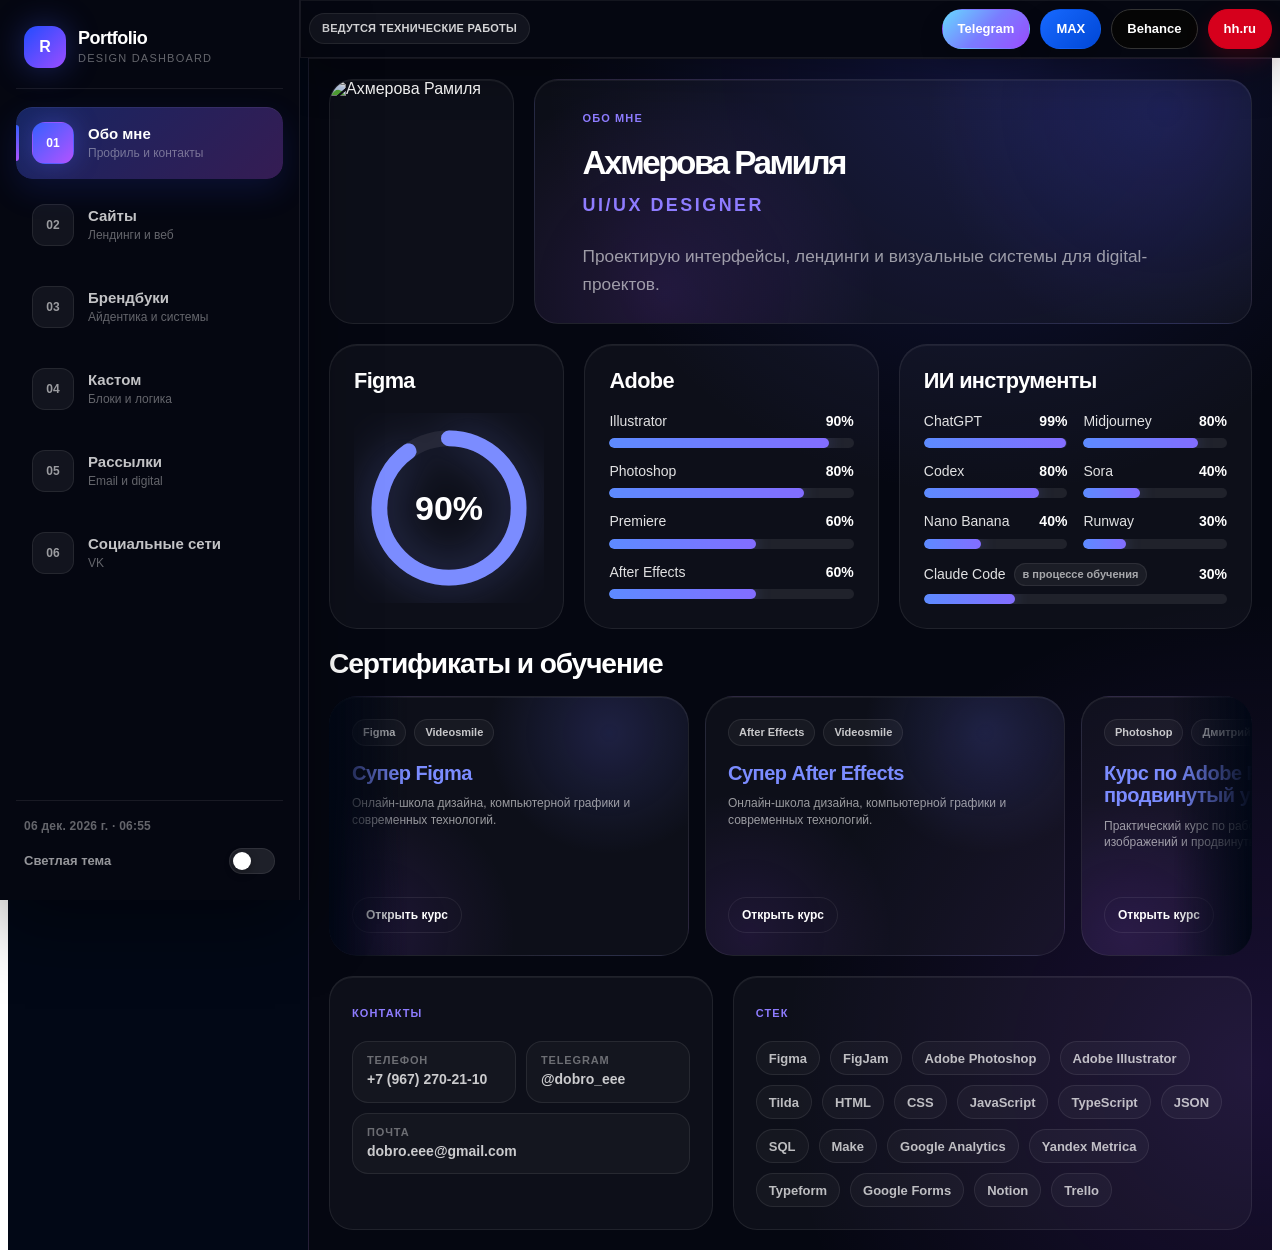
==== portfolio/index.html @ 77a793a1 "Add files via upload" ====
<!doctype html>
<html lang="ru">
<head>
  <meta charset="utf-8">
  <meta name="viewport" content="width=device-width, initial-scale=1">
  <title>Портфолио — Ахмерова Рамиля</title>
  <meta name="description" content="Портфолио: сайты, брендбуки, кастомные блоки, рассылки и социальные сети.">
  <link rel="stylesheet" href="./assets/css/style.css">
</head>
<body>
<!-- CLEAN PORTFOLIO DASHBOARD / Tilda T123 ready -->
<div class="rdbx-scope" data-theme="dark">
  <aside class="rdbx-sidebar" aria-label="Навигация портфолио">
    <div class="rdbx-brand">
      <div class="rdbx-brand-mark">R</div>
      <div class="rdbx-brand-text">
        <div class="rdbx-brand-title">Portfolio</div>
        <div class="rdbx-brand-subtitle">Design dashboard</div>
      </div>
    </div>

    <nav class="rdbx-nav">
      <button class="rdbx-tab is-active" type="button" data-tab="about">
        <span class="rdbx-tab-number">01</span>
        <span class="rdbx-tab-copy">
          <span class="rdbx-tab-title">Обо мне</span>
          <span class="rdbx-tab-subtitle">Профиль и контакты</span>
        </span>
      </button>

      <button class="rdbx-tab" type="button" data-tab="sites">
        <span class="rdbx-tab-number">02</span>
        <span class="rdbx-tab-copy">
          <span class="rdbx-tab-title">Сайты</span>
          <span class="rdbx-tab-subtitle">Лендинги и веб</span>
        </span>
      </button>

      <button class="rdbx-tab" type="button" data-tab="brandbooks">
        <span class="rdbx-tab-number">03</span>
        <span class="rdbx-tab-copy">
          <span class="rdbx-tab-title">Брендбуки</span>
          <span class="rdbx-tab-subtitle">Айдентика и системы</span>
        </span>
      </button>

      <button class="rdbx-tab" type="button" data-tab="custom">
        <span class="rdbx-tab-number">04</span>
        <span class="rdbx-tab-copy">
          <span class="rdbx-tab-title">Кастом</span>
          <span class="rdbx-tab-subtitle">Блоки и логика</span>
        </span>
      </button>

      <button class="rdbx-tab" type="button" data-tab="mailings">
        <span class="rdbx-tab-number">05</span>
        <span class="rdbx-tab-copy">
          <span class="rdbx-tab-title">Рассылки</span>
          <span class="rdbx-tab-subtitle">Email и digital</span>
        </span>
      </button>

      <button class="rdbx-tab" type="button" data-tab="social">
        <span class="rdbx-tab-number">06</span>
        <span class="rdbx-tab-copy">
          <span class="rdbx-tab-title">Социальные сети</span>
          <span class="rdbx-tab-subtitle">VK</span>
        </span>
      </button>
    </nav>

    <div class="rdbx-sidebar-bottom">
      <div class="rdbx-datetime" aria-live="polite">—</div>

      <div class="rdbx-theme-line">
        <span>Светлая тема</span>
        <button class="rdbx-theme-switch" type="button" role="switch" aria-checked="false" aria-label="Переключить светлую тему">
          <span></span>
        </button>
      </div>
    </div>
  </aside>

  <div class="rdbx-top-menu" aria-label="Быстрые ссылки">
    <span class="rdbx-tech-status">Ведутся технические работы</span>
    <a href="https://t.me/dobro_eee" target="_blank" rel="noopener">Telegram</a>
    <a href="https://max.ru/" target="_blank" rel="noopener">MAX</a>
    <a href="https://www.behance.net/Dobro_eee" target="_blank" rel="noopener">Behance</a>
    <a href="https://hh.ru/resume/72587d9fff1089df6c0039ed1f4456324e6a6a" target="_blank" rel="noopener">hh.ru</a>

    <button class="rdbx-theme-switch rdbx-theme-switch-mobile" type="button" role="switch" aria-checked="false" aria-label="Переключить светлую тему">
      <span></span>
    </button>
  </div>

  <main class="rdbx-main">
    <section class="rdbx-panel is-active" data-panel="about">
      <div class="rdbx-about-grid">
        <div class="rdbx-photo-card">
          <img src="https://optim.tildacdn.com/tild3239-3339-4365-a531-386432633661/-/format/webp/photo_2024-03-04_12-.jpg.webp" alt="Ахмерова Рамиля">
        </div>

        <div class="rdbx-intro-card">
          <div class="rdbx-kicker">Обо мне</div>
          <h1>Ахмерова Рамиля</h1>
          <div class="rdbx-role">UI/UX Designer</div>
          <p>
            Проектирую интерфейсы, лендинги и визуальные системы для digital-проектов.
          </p>


        </div>
      </div>


      <section class="rdbx-skill-stats" aria-label="Уровень навыков">
        <article class="rdbx-skill-card rdbx-skill-card-figma">
          <div class="rdbx-skill-head">
            <h3>Figma</h3>
          </div>

          <div class="rdbx-skill-ring" style="--ring-offset:27.646;">
            <svg viewBox="0 0 120 120" aria-hidden="true">
              <circle class="rdbx-skill-ring-track" cx="60" cy="60" r="44"></circle>
              <circle class="rdbx-skill-ring-fill" cx="60" cy="60" r="44"></circle>
            </svg>
            <strong>90%</strong>
          </div>
        </article>

        <article class="rdbx-skill-card">
          <div class="rdbx-skill-head">
            <h3>Adobe</h3>
          </div>

          <div class="rdbx-skill-list">
            <div class="rdbx-skill-meter" style="--skill:90%;">
              <div class="rdbx-skill-meter-top"><span>Illustrator</span><strong>90%</strong></div>
              <div class="rdbx-skill-meter-line"><i></i></div>
            </div>

            <div class="rdbx-skill-meter" style="--skill:80%;">
              <div class="rdbx-skill-meter-top"><span>Photoshop</span><strong>80%</strong></div>
              <div class="rdbx-skill-meter-line"><i></i></div>
            </div>

            <div class="rdbx-skill-meter" style="--skill:60%;">
              <div class="rdbx-skill-meter-top"><span>Premiere</span><strong>60%</strong></div>
              <div class="rdbx-skill-meter-line"><i></i></div>
            </div>

            <div class="rdbx-skill-meter" style="--skill:60%;">
              <div class="rdbx-skill-meter-top"><span>After Effects</span><strong>60%</strong></div>
              <div class="rdbx-skill-meter-line"><i></i></div>
            </div>
          </div>
        </article>

        <article class="rdbx-skill-card rdbx-skill-card-ai">
          <div class="rdbx-skill-head">
            <h3>ИИ инструменты</h3>
          </div>

          <div class="rdbx-skill-list rdbx-skill-list-ai">
            <div class="rdbx-skill-meter" style="--skill:99%;"><div class="rdbx-skill-meter-top"><span>ChatGPT</span><strong>99%</strong></div><div class="rdbx-skill-meter-line"><i></i></div></div>
            <div class="rdbx-skill-meter" style="--skill:80%;"><div class="rdbx-skill-meter-top"><span>Midjourney</span><strong>80%</strong></div><div class="rdbx-skill-meter-line"><i></i></div></div>
            <div class="rdbx-skill-meter" style="--skill:80%;"><div class="rdbx-skill-meter-top"><span>Codex</span><strong>80%</strong></div><div class="rdbx-skill-meter-line"><i></i></div></div>
            <div class="rdbx-skill-meter" style="--skill:40%;"><div class="rdbx-skill-meter-top"><span>Sora</span><strong>40%</strong></div><div class="rdbx-skill-meter-line"><i></i></div></div>
            <div class="rdbx-skill-meter" style="--skill:40%;"><div class="rdbx-skill-meter-top"><span>Nano Banana</span><strong>40%</strong></div><div class="rdbx-skill-meter-line"><i></i></div></div>
            <div class="rdbx-skill-meter" style="--skill:30%;"><div class="rdbx-skill-meter-top"><span>Runway</span><strong>30%</strong></div><div class="rdbx-skill-meter-line"><i></i></div></div>
            <div class="rdbx-skill-meter" style="--skill:30%;"><div class="rdbx-skill-meter-top"><span>Claude Code <em>в процессе обучения</em></span><strong>30%</strong></div><div class="rdbx-skill-meter-line"><i></i></div></div>
          </div>
        </article>
      </section>

      <section class="rdbx-cert-section-clean">
        <div class="rdbx-cert-clean-heading">
          <h2>Сертификаты и обучение</h2>
        </div>

        <div class="rdbx-cert-clean-marquee" aria-label="Курсы и сертификаты">
          <div class="rdbx-cert-clean-track">
            <div class="rdbx-cert-clean-group">

            <a class="rdbx-cert-card-clean" href="https://cloudlessons.ru/v/500/" target="_blank" rel="noopener">
              <div class="rdbx-cert-clean-tags">
                <span>Figma</span>
                <span>Videosmile</span>
              </div>

              <div class="rdbx-cert-clean-copy">
                <h3>Супер Figma</h3>
                <p>Онлайн-школа дизайна, компьютерной графики и современных технологий.</p>
              </div>

              <div class="rdbx-cert-clean-link">Открыть курс</div>
            </a>

            <a class="rdbx-cert-card-clean" href="https://cloudlessons.ru/v/410/" target="_blank" rel="noopener">
              <div class="rdbx-cert-clean-tags">
                <span>After Effects</span>
                <span>Videosmile</span>
              </div>

              <div class="rdbx-cert-clean-copy">
                <h3>Супер After Effects</h3>
                <p>Онлайн-школа дизайна, компьютерной графики и современных технологий.</p>
              </div>

              <div class="rdbx-cert-clean-link">Открыть курс</div>
            </a>

            <a class="rdbx-cert-card-clean" href="https://stepik.org/course/106836/promo" target="_blank" rel="noopener">
              <div class="rdbx-cert-clean-tags">
                <span>Photoshop</span>
                <span>Дмитрий Фокеев</span>
              </div>

              <div class="rdbx-cert-clean-copy">
                <h3>Курс по Adobe Photoshop — продвинутый уровень</h3>
                <p>Практический курс по работе с графикой, обработке изображений и продвинутым инструментам Photoshop.</p>
              </div>

              <div class="rdbx-cert-clean-link">Открыть курс</div>
            </a>

            <a class="rdbx-cert-card-clean" href="https://stepik.org/course/261291/promo" target="_blank" rel="noopener">
              <div class="rdbx-cert-clean-tags">
                <span>Figma</span>
                <span>Дмитрий Фокеев</span>
              </div>

              <div class="rdbx-cert-clean-copy">
                <h3>Веб дизайн в Figma — продвинутый уровень</h3>
                <p>Продвинутый курс по веб-дизайну, интерфейсам, структуре макетов и работе в Figma.</p>
              </div>

              <div class="rdbx-cert-clean-link">Открыть курс</div>
            </a>

            <a class="rdbx-cert-card-clean" href="https://stepik.org/course/106825/promo" target="_blank" rel="noopener">
              <div class="rdbx-cert-clean-tags">
                <span>Illustrator</span>
                <span>Дмитрий Фокеев</span>
              </div>

              <div class="rdbx-cert-clean-copy">
                <h3>Курс по Adobe Illustrator</h3>
                <p>Курс по векторной графике, иллюстрациям, работе с формами, цветом и инструментами Illustrator.</p>
              </div>

              <div class="rdbx-cert-clean-link">Открыть курс</div>
            </a>

            <a class="rdbx-cert-card-clean" href="https://stepik.org/course/177850/promo" target="_blank" rel="noopener">
              <div class="rdbx-cert-clean-tags">
                <span>After Effects</span>
                <span>Дмитрий Фокеев</span>
              </div>

              <div class="rdbx-cert-clean-copy">
                <h3>Курс по Adobe After Effects</h3>
                <p>Курс по моушен-дизайну, анимации, композиции и базовой работе с After Effects.</p>
              </div>

              <div class="rdbx-cert-clean-link">Открыть курс</div>
            </a>

            <a class="rdbx-cert-card-clean" href="https://stepik.org/course/183709/promo" target="_blank" rel="noopener">
              <div class="rdbx-cert-clean-tags">
                <span>Tilda</span>
                <span>Дмитрий Фокеев</span>
              </div>

              <div class="rdbx-cert-clean-copy">
                <h3>Курс по созданию сайтов в Tilda</h3>
                <p>Курс по сборке сайтов на Tilda, структуре страниц, блокам и подготовке проекта к запуску.</p>
              </div>

              <div class="rdbx-cert-clean-link">Открыть курс</div>
            </a>
            </div>

            <div class="rdbx-cert-clean-group" aria-hidden="true">

            <a class="rdbx-cert-card-clean" href="https://cloudlessons.ru/v/500/" target="_blank" rel="noopener">
              <div class="rdbx-cert-clean-tags">
                <span>Figma</span>
                <span>Videosmile</span>
              </div>

              <div class="rdbx-cert-clean-copy">
                <h3>Супер Figma</h3>
                <p>Онлайн-школа дизайна, компьютерной графики и современных технологий.</p>
              </div>

              <div class="rdbx-cert-clean-link">Открыть курс</div>
            </a>

            <a class="rdbx-cert-card-clean" href="https://cloudlessons.ru/v/410/" target="_blank" rel="noopener">
              <div class="rdbx-cert-clean-tags">
                <span>After Effects</span>
                <span>Videosmile</span>
              </div>

              <div class="rdbx-cert-clean-copy">
                <h3>Супер After Effects</h3>
                <p>Онлайн-школа дизайна, компьютерной графики и современных технологий.</p>
              </div>

              <div class="rdbx-cert-clean-link">Открыть курс</div>
            </a>

            <a class="rdbx-cert-card-clean" href="https://stepik.org/course/106836/promo" target="_blank" rel="noopener">
              <div class="rdbx-cert-clean-tags">
                <span>Photoshop</span>
                <span>Дмитрий Фокеев</span>
              </div>

              <div class="rdbx-cert-clean-copy">
                <h3>Курс по Adobe Photoshop — продвинутый уровень</h3>
                <p>Практический курс по работе с графикой, обработке изображений и продвинутым инструментам Photoshop.</p>
              </div>

              <div class="rdbx-cert-clean-link">Открыть курс</div>
            </a>

            <a class="rdbx-cert-card-clean" href="https://stepik.org/course/261291/promo" target="_blank" rel="noopener">
              <div class="rdbx-cert-clean-tags">
                <span>Figma</span>
                <span>Дмитрий Фокеев</span>
              </div>

              <div class="rdbx-cert-clean-copy">
                <h3>Веб дизайн в Figma — продвинутый уровень</h3>
                <p>Продвинутый курс по веб-дизайну, интерфейсам, структуре макетов и работе в Figma.</p>
              </div>

              <div class="rdbx-cert-clean-link">Открыть курс</div>
            </a>

            <a class="rdbx-cert-card-clean" href="https://stepik.org/course/106825/promo" target="_blank" rel="noopener">
              <div class="rdbx-cert-clean-tags">
                <span>Illustrator</span>
                <span>Дмитрий Фокеев</span>
              </div>

              <div class="rdbx-cert-clean-copy">
                <h3>Курс по Adobe Illustrator</h3>
                <p>Курс по векторной графике, иллюстрациям, работе с формами, цветом и инструментами Illustrator.</p>
              </div>

              <div class="rdbx-cert-clean-link">Открыть курс</div>
            </a>

            <a class="rdbx-cert-card-clean" href="https://stepik.org/course/177850/promo" target="_blank" rel="noopener">
              <div class="rdbx-cert-clean-tags">
                <span>After Effects</span>
                <span>Дмитрий Фокеев</span>
              </div>

              <div class="rdbx-cert-clean-copy">
                <h3>Курс по Adobe After Effects</h3>
                <p>Курс по моушен-дизайну, анимации, композиции и базовой работе с After Effects.</p>
              </div>

              <div class="rdbx-cert-clean-link">Открыть курс</div>
            </a>

            <a class="rdbx-cert-card-clean" href="https://stepik.org/course/183709/promo" target="_blank" rel="noopener">
              <div class="rdbx-cert-clean-tags">
                <span>Tilda</span>
                <span>Дмитрий Фокеев</span>
              </div>

              <div class="rdbx-cert-clean-copy">
                <h3>Курс по созданию сайтов в Tilda</h3>
                <p>Курс по сборке сайтов на Tilda, структуре страниц, блокам и подготовке проекта к запуску.</p>
              </div>

              <div class="rdbx-cert-clean-link">Открыть курс</div>
            </a>
            </div>
          </div>
        </div>
      </section>

<div class="rdbx-about-bottom">
        <article class="rdbx-card">
          <div class="rdbx-card-title">КОНТАКТЫ</div>

          <div class="rdbx-contact-list rdbx-contact-list-compact">
            <div class="rdbx-contact-row">
              <a href="tel:+79672702110">
                <span>Телефон</span>
                <strong>+7 (967) 270-21-10</strong>
              </a>

              <a href="https://t.me/dobro_eee" target="_blank" rel="noopener">
                <span>Telegram</span>
                <strong>@dobro_eee</strong>
              </a>
            </div>

            <a href="mailto:dobro.eee@gmail.com" class="rdbx-contact-email">
              <span>Почта</span>
              <strong>dobro.eee@gmail.com</strong>
            </a>

            <div class="rdbx-mobile-contact-links">
              <a href="https://t.me/dobro_eee" target="_blank" rel="noopener">
                <span>Telegram</span>
                <strong>@dobro_eee</strong>
              </a>

              <a href="https://max.ru/" target="_blank" rel="noopener">
                <span>MAX</span>
                <strong>Написать</strong>
              </a>

              <a href="https://www.behance.net/Dobro_eee" target="_blank" rel="noopener">
                <span>Behance</span>
                <strong>Портфолио</strong>
              </a>

              <a href="https://hh.ru/resume/72587d9fff1089df6c0039ed1f4456324e6a6a" target="_blank" rel="noopener">
                <span>hh.ru</span>
                <strong>Резюме</strong>
              </a>
            </div>

          </div>
        </article>

        <article class="rdbx-card">
          <div class="rdbx-card-title">СТЕК</div>

          <div class="rdbx-stack">
            <span>Figma</span>
            <span>FigJam</span>
            <span>Adobe Photoshop</span>
            <span>Adobe Illustrator</span>
            <span>Tilda</span>
            <span>HTML</span>
            <span>CSS</span>
            <span>JavaScript</span>
            <span>TypeScript</span>
            <span>JSON</span>
            <span>SQL</span>
            <span>Make</span>
            <span>Google Analytics</span>
            <span>Yandex Metrica</span>
            <span>Typeform</span>
            <span>Google Forms</span>
            <span>Notion</span>
            <span>Trello</span>
          </div>
        </article>
      </div>
    </section>

    <section class="rdbx-panel" data-panel="sites">
      <div class="rdbx-sites">
        <div class="rdbx-sites-control">
          <div class="rdbx-filter-group" data-filter-group="type">
            <div class="rdbx-filter-title">Тип проекта</div>
            <div class="rdbx-filter-list">
              <button class="rdbx-filter is-active" type="button" data-filter="all">Все</button>
              <button class="rdbx-filter" type="button" data-filter="multi">Многостраничный сайт</button>
              <button class="rdbx-filter" type="button" data-filter="landing">Лендинг</button>
              <button class="rdbx-filter" type="button" data-filter="dashboard">Дашборд</button>
</div>
          </div>

          <div class="rdbx-filter-group" data-filter-group="area">
            <div class="rdbx-filter-title">Направление</div>
            <div class="rdbx-filter-list">
              <button class="rdbx-filter is-active" type="button" data-filter="all">Все</button>
              <button class="rdbx-filter" type="button" data-filter="education">Образование</button>
              <button class="rdbx-filter" type="button" data-filter="event">Событие</button>
              <button class="rdbx-filter" type="button" data-filter="sport">Спорт</button>
              <button class="rdbx-filter" type="button" data-filter="it">IT</button>
              <button class="rdbx-filter" type="button" data-filter="igaming">iGaming</button>
              <button class="rdbx-filter" type="button" data-filter="music">Музыка</button>
              <button class="rdbx-filter" type="button" data-filter="beauty">Косметология</button>
</div>
          </div>
        </div>

          <div class="rdbx-mobile-filter-selects">
            <label>
              <span>Тип проекта</span>
              <select class="rdbx-mobile-filter" data-filter-group="type">
                <option value="all">Все</option>
                <option value="multi">Многостраничный сайт</option>
                <option value="landing">Лендинг</option>
                <option value="dashboard">Дашборд</option>
              </select>
            </label>

            <label>
              <span>Направление</span>
              <select class="rdbx-mobile-filter" data-filter-group="area">
                <option value="all">Все</option>
                <option value="education">Образование</option>
                <option value="event">Событие</option>
                <option value="sport">Спорт</option>
                <option value="it">IT</option>
                <option value="igaming">iGaming</option>
                <option value="beauty">Косметология</option>
              </select>
            </label>
          </div>

        <div class="rdbx-sites-grid">
          <a class="rdbx-site-card" href="https://patriotgym.ru" target="_blank" rel="noopener" data-type="landing" data-area="sport">
            <div class="rdbx-site-info">
              <div class="rdbx-site-meta">
                <span>Лендинг</span>
                <span>Спорт</span>
              </div>
              <h3>Академия единоборств Patriot GYM в Москве</h3>
              <div class="rdbx-site-action">Открыть сайт</div>
            </div>
            <div class="rdbx-site-image"><img src="https://optim.tildacdn.com/tild3836-6134-4665-a466-633936353231/-/format/webp/photo.jpg.webp" alt=""></div>
          </a>

          <a class="rdbx-site-card" href="https://besay.ru/mesoreal" target="_blank" rel="noopener" data-type="landing" data-area="beauty">
            <div class="rdbx-site-info">
              <div class="rdbx-site-meta">
                <span>Лендинг</span>
                <span>Косметология</span>
              </div>
              <h3>Учебно-методический центр в области косметологии и эстетической медицины</h3>
              <div class="rdbx-site-action">Открыть сайт</div>
            </div>
            <div class="rdbx-site-image"><img src="https://optim.tildacdn.com/tild3162-6261-4435-a166-626436353735/-/format/webp/photo.jpg.webp" alt=""></div>
          </a>

          <a class="rdbx-site-card" href="https://besay.ru/animal-conference" target="_blank" rel="noopener" data-type="landing" data-area="event,it">
            <div class="rdbx-site-info">
              <div class="rdbx-site-meta">
                <span>Лендинг</span>
                <span>Событие</span>
                <span>IT</span>
              </div>
              <h3>Конференция по digital-продуктам в сфере зообизнеса</h3>
              <div class="rdbx-site-action">Открыть сайт</div>
            </div>
            <div class="rdbx-site-image"><img src="https://optim.tildacdn.com/tild6432-3135-4566-a561-623563383539/-/format/webp/_.jpg.webp" alt=""></div>
          </a>

          <a class="rdbx-site-card" href="https://besay.ru/website-dev" target="_blank" rel="noopener" data-type="multi" data-area="education">
            <div class="rdbx-site-info">
              <div class="rdbx-site-meta">
                <span>Многостраничный сайт</span>
                <span>Образование</span>
              </div>
              <h3>Всероссийская олимпиада по педагогике для школьников</h3>
              <div class="rdbx-site-action">Открыть сайт</div>
            </div>
            <div class="rdbx-site-image"><img src="https://optim.tildacdn.com/tild3862-3066-4563-a534-643363303266/-/format/webp/photo.jpg.webp" alt=""></div>
          </a>

          <a class="rdbx-site-card" href="https://dpo.open-college.ru/graffiti-school" target="_blank" rel="noopener" data-type="landing" data-area="education">
            <div class="rdbx-site-info">
              <div class="rdbx-site-meta">
                <span>Лендинг</span>
                <span>Образование</span>
              </div>
              <h3>Школа граффити при ЧПОУ МГОК</h3>
              <div class="rdbx-site-action">Открыть сайт</div>
            </div>
            <div class="rdbx-site-image"><img src="https://optim.tildacdn.com/tild3762-6565-4161-b035-616434363066/-/format/webp/_.jpg.webp" alt=""></div>
          </a>

          <a class="rdbx-site-card" href="https://dod.open-college.ru/events" target="_blank" rel="noopener" data-type="dashboard" data-area="education,event">
            <div class="rdbx-site-info">
              <div class="rdbx-site-meta">
                <span>Дашборд</span>
                <span>Образование</span>
                <span>Событие</span>
              </div>
              <h3>Московский городской открытый колледж: календарь событий</h3>
              <div class="rdbx-site-action">Открыть сайт</div>
            </div>
            <div class="rdbx-site-image"><img src="https://optim.tildacdn.com/tild6630-3433-4437-b630-316535316163/-/format/webp/photo.jpg.webp" alt=""></div>
          </a>

          <a class="rdbx-site-card" href="https://dpo.open-college.ru/art-academy" target="_blank" rel="noopener" data-type="landing" data-area="education">
            <div class="rdbx-site-info">
              <div class="rdbx-site-meta">
                <span>Лендинг</span>
                <span>Образование</span>
              </div>
              <h3>Художественная академия — школа при МИП</h3>
              <div class="rdbx-site-action">Открыть сайт</div>
            </div>
            <div class="rdbx-site-image"><img src="https://optim.tildacdn.com/tild3934-3835-4630-b261-333436346330/-/format/webp/photo.jpg.webp" alt=""></div>
          </a>

          <a class="rdbx-site-card" href="https://dpo.open-college.ru/developmentvr" target="_blank" rel="noopener" data-type="landing" data-area="education,it">
            <div class="rdbx-site-info">
              <div class="rdbx-site-meta">
                <span>Лендинг</span>
                <span>Образование</span>
                <span>IT</span>
              </div>
              <h3>Разработка компьютерных игр, дополненной и виртуальной реальности</h3>
              <div class="rdbx-site-action">Открыть сайт</div>
            </div>
            <div class="rdbx-site-image"><img src="https://optim.tildacdn.com/tild6562-3531-4265-b436-636261333733/-/format/webp/photo.jpg.webp" alt=""></div>
          </a>

          <a class="rdbx-site-card" href="https://dpo.open-college.ru/aircraft-modeling" target="_blank" rel="noopener" data-type="landing" data-area="education">
            <div class="rdbx-site-info">
              <div class="rdbx-site-meta">
                <span>Лендинг</span>
                <span>Образование</span>
              </div>
              <h3>Курс по авиамоделированию в Москве</h3>
              <div class="rdbx-site-action">Открыть сайт</div>
            </div>
            <div class="rdbx-site-image"><img src="https://optim.tildacdn.com/tild3237-3861-4234-b766-646132343730/-/format/webp/photo.jpg.webp" alt=""></div>
          </a>

          <a class="rdbx-site-card" href="https://ocp.open-college.ru/ebas" target="_blank" rel="noopener" data-type="landing" data-area="education,it">
            <div class="rdbx-site-info">
              <div class="rdbx-site-meta">
                <span>Лендинг</span>
                <span>Образование</span>
                <span>IT</span>
              </div>
              <h3>Эксплуатация беспилотных авиационных систем</h3>
              <div class="rdbx-site-action">Открыть сайт</div>
            </div>
            <div class="rdbx-site-image"><img src="https://optim.tildacdn.com/tild3466-3631-4135-a266-353832313537/-/format/webp/_.jpg.webp" alt=""></div>
          </a>

          <a class="rdbx-site-card" href="https://besay.ru/bbxschool" target="_blank" rel="noopener" data-type="landing" data-area="music,education">
            <div class="rdbx-site-info">
              <div class="rdbx-site-meta">
                <span>Лендинг</span>
                <span>Музыка</span>
                <span>Образование</span>
              </div>
              <h3>Школа битбокса для детей и подростков</h3>
              <div class="rdbx-site-action">Открыть сайт</div>
            </div>
            <div class="rdbx-site-image"><img src="https://optim.tildacdn.com/tild6266-3664-4630-a663-363261323365/-/format/webp/photo.jpg.webp" alt=""></div>
          </a>
        </div>
      </div>
    </section>

    <section class="rdbx-panel" data-panel="brandbooks">
      <div class="rdbx-brandbooks">
        <div class="rdbx-brandbooks-grid">
          <a class="rdbx-brandbook-card" href="https://besay.ru/bb-mgok" target="_blank" rel="noopener">
            <div class="rdbx-brandbook-info">
              <div class="rdbx-brandbook-meta">
                <span>Среднее специальное образование</span>
              </div>
              <h3>Московский городской открытый колледж</h3>
              <div class="rdbx-brandbook-action">Открыть брендбук</div>
            </div>
            <div class="rdbx-brandbook-image">
              <img src="https://optim.tildacdn.com/tild3765-3263-4532-a634-623931643138/-/format/webp/6_1.jpg.webp" alt="">
            </div>
          </a>

          <a class="rdbx-brandbook-card" href="https://besay.ru/bb-openit" target="_blank" rel="noopener">
            <div class="rdbx-brandbook-info">
              <div class="rdbx-brandbook-meta">
                <span>IT</span>
              </div>
              <h3>Open.IT — IT-сообщество и образовательная платформа</h3>
              <div class="rdbx-brandbook-action">Открыть брендбук</div>
            </div>
            <div class="rdbx-brandbook-image">
              <img src="https://static.tildacdn.com/tild3065-3732-4131-a262-383039363834/1.jpg" alt="">
            </div>
          </a>

          <a class="rdbx-brandbook-card" href="https://besay.ru/bb-berufsberatung" target="_blank" rel="noopener">
            <div class="rdbx-brandbook-info">
              <div class="rdbx-brandbook-meta">
                <span>Дополнительное образование</span>
              </div>
              <h3>Центр профориентации — пространство выбора профессии и карьерного развития</h3>
              <div class="rdbx-brandbook-action">Открыть брендбук</div>
            </div>
            <div class="rdbx-brandbook-image">
              <img src="https://static.tildacdn.com/tild3961-6162-4336-b666-326162623435/d95e41cd-8f1d-435d-9.jpg" alt="">
            </div>
          </a>

          <a class="rdbx-brandbook-card" href="https://besay.ru/bb-bbxschool" target="_blank" rel="noopener">
            <div class="rdbx-brandbook-info">
              <div class="rdbx-brandbook-meta">
                <span>Музыка</span>
              </div>
              <h3>Школа битбокса RUSFFX BBXSCHOOL — пространство развития навыков, самовыражения и творчества</h3>
              <div class="rdbx-brandbook-action">Открыть брендбук</div>
            </div>
            <div class="rdbx-brandbook-image">
              <img src="https://static.tildacdn.com/tild3063-6361-4030-a339-316366326336/641de086-7229-438b-b.png" alt="">
            </div>
          </a>

          <a class="rdbx-brandbook-card" href="https://besay.ru/bb-case-championship" target="_blank" rel="noopener">
            <div class="rdbx-brandbook-info">
              <div class="rdbx-brandbook-meta">
                <span>Хакатон</span>
              </div>
              <h3>Кейс-чемпионат — пространство развития аналитического мышления, командной работы и практических навыков</h3>
              <div class="rdbx-brandbook-action">Открыть брендбук</div>
            </div>
            <div class="rdbx-brandbook-image">
              <img src="https://static.tildacdn.com/tild3638-6233-4638-b566-376434333136/photo_2026-01-26_18-.jpg" alt="">
            </div>
          </a>
        </div>
      </div>
    </section>

    <section class="rdbx-panel" data-panel="custom">
      <div class="rdbx-custom">
        <div class="rdbx-custom-grid">
          <a class="rdbx-custom-card" href="https://besay.ru/calculator-taxi" target="_blank" rel="noopener">
            <div class="rdbx-custom-info">
              <div class="rdbx-custom-meta">
                <span>Калькулятор</span>
              </div>
              <h3>Реферальная программа таксопарков</h3>
              <div class="rdbx-custom-action">Открыть проект</div>
            </div>
            <div class="rdbx-custom-image">
              <img src="https://optim.tildacdn.com/tild6665-3535-4538-b633-356337393064/-/format/webp/photo.jpg.webp" alt="">
            </div>
          </a>

          <a class="rdbx-custom-card" href="https://besay.ru/calculator-repair" target="_blank" rel="noopener">
            <div class="rdbx-custom-info">
              <div class="rdbx-custom-meta">
                <span>Калькулятор</span>
              </div>
              <h3>Посчитай стоимость ремонта</h3>
              <div class="rdbx-custom-action">Открыть проект</div>
            </div>
            <div class="rdbx-custom-image">
              <img src="https://optim.tildacdn.com/tild3731-3237-4138-b733-366630366235/-/format/webp/photo.jpg.webp" alt="">
            </div>
          </a>

          <a class="rdbx-custom-card" href="https://besay.ru/tournament-grid-cs2" target="_blank" rel="noopener">
            <div class="rdbx-custom-info">
              <div class="rdbx-custom-meta">
                <span>Турнирная сетка</span>
                <span>Game</span>
              </div>
              <h3>Турнирная сетка по Counter Strike 2</h3>
              <div class="rdbx-custom-action">Открыть проект</div>
            </div>
            <div class="rdbx-custom-image">
              <img src="https://optim.tildacdn.com/tild3064-6333-4136-b138-393663656366/-/format/webp/photo.jpg.webp" alt="">
            </div>
          </a>
        </div>
      </div>
    </section>

    <section class="rdbx-panel" data-panel="mailings">
      <div class="rdbx-mailings">
        <div class="rdbx-mailings-grid">
          <button class="rdbx-mailing-card" type="button" data-popup-image="https://raw.githubusercontent.com/dobroeee/Besay/main/email-photos/estetik-shop.jpg?v=2" data-popup-title="Компания: Эстетик шоп">
            <div class="rdbx-mailing-info">
              <div class="rdbx-mailing-meta">
                <span>Косметология</span>
              </div>
              <h3>Компания: Эстетик шоп</h3>
              <div class="rdbx-mailing-action">Смотреть</div>
            </div>
            <div class="rdbx-mailing-image">
              <img src="https://raw.githubusercontent.com/dobroeee/Besay/main/email-photos/estetik-shop.jpg?v=2" alt="">
            </div>
          </button>

          <button class="rdbx-mailing-card" type="button" data-popup-image="https://raw.githubusercontent.com/dobroeee/Besay/main/email-photos/ardemi.jpg" data-popup-title="Ardemi">
            <div class="rdbx-mailing-info">
              <div class="rdbx-mailing-meta">
                <span>Косметология</span>
              </div>
              <h3>Ardemi</h3>
              <div class="rdbx-mailing-action">Смотреть</div>
            </div>
            <div class="rdbx-mailing-image">
              <img src="https://raw.githubusercontent.com/dobroeee/Besay/main/email-photos/ardemi.jpg" alt="">
            </div>
          </button>

          <button class="rdbx-mailing-card" type="button" data-popup-image="https://raw.githubusercontent.com/dobroeee/Besay/main/email-photos/desnol.jpg?v=1" data-popup-title="1С:ТОИР Densol">
            <div class="rdbx-mailing-info">
              <div class="rdbx-mailing-meta">
                <span>Образование</span>
                <span>CRM</span>
              </div>
              <h3>1С:ТОИР Densol</h3>
              <div class="rdbx-mailing-action">Смотреть</div>
            </div>
            <div class="rdbx-mailing-image">
              <img src="https://raw.githubusercontent.com/dobroeee/Besay/main/email-photos/desnol.jpg?v=1" alt="">
            </div>
          </button>

          <button class="rdbx-mailing-card" type="button" data-popup-image="https://raw.githubusercontent.com/dobroeee/Besay/main/email-photos/spesialist.jpg?v=1" data-popup-title="АНО Судебно-экспертного центра «Специалист»">
            <div class="rdbx-mailing-info">
              <div class="rdbx-mailing-meta">
                <span>Образование</span>
              </div>
              <h3>АНО Судебно-экспертного центра «Специалист»</h3>
              <div class="rdbx-mailing-action">Смотреть</div>
            </div>
            <div class="rdbx-mailing-image">
              <img src="https://raw.githubusercontent.com/dobroeee/Besay/main/email-photos/spesialist.jpg?v=1" alt="">
            </div>
          </button>

          <button class="rdbx-mailing-card" type="button" data-popup-image="https://raw.githubusercontent.com/dobroeee/Besay/main/email-photos/Levina-mgok.jpg?v=1" data-popup-title="Мгок: Приглашение">
            <div class="rdbx-mailing-info">
              <div class="rdbx-mailing-meta">
                <span>Образование</span>
              </div>
              <h3>Мгок: Приглашение</h3>
              <div class="rdbx-mailing-action">Смотреть</div>
            </div>
            <div class="rdbx-mailing-image">
              <img src="https://raw.githubusercontent.com/dobroeee/Besay/main/email-photos/Levina-mgok.jpg?v=1" alt="">
            </div>
          </button>

          <button class="rdbx-mailing-card" type="button" data-popup-image="https://raw.githubusercontent.com/dobroeee/Besay/main/email-photos/curs-mgok.jpg?v=1" data-popup-title="МГОК: курс – &quot;Код будущего&quot;">
            <div class="rdbx-mailing-info">
              <div class="rdbx-mailing-meta">
                <span>Образование</span>
              </div>
              <h3>МГОК: курс – "Код будущего"</h3>
              <div class="rdbx-mailing-action">Смотреть</div>
            </div>
            <div class="rdbx-mailing-image">
              <img src="https://raw.githubusercontent.com/dobroeee/Besay/main/email-photos/curs-mgok.jpg?v=1" alt="">
            </div>
          </button>

          <button class="rdbx-mailing-card" type="button" data-popup-image="https://raw.githubusercontent.com/dobroeee/Besay/main/email-photos/bbxschool-email.jpg?v=2" data-popup-title="Школа битбокса Rusffx">
            <div class="rdbx-mailing-info">
              <div class="rdbx-mailing-meta">
                <span>Музыка</span>
                <span>Образование</span>
              </div>
              <h3>Школа битбокса Rusffx</h3>
              <div class="rdbx-mailing-action">Смотреть</div>
            </div>
            <div class="rdbx-mailing-image">
              <img src="https://raw.githubusercontent.com/dobroeee/Besay/main/email-photos/bbxschool-email.jpg?v=2" alt="">
            </div>
          </button>
        </div>
      </div>
    </section>


    <section class="rdbx-panel" data-panel="social">
      <div class="rdbx-socials">
        <div class="rdbx-socials-grid">

          
          <button class="rdbx-social-card" type="button" data-social-type="vk" data-social-followers="8100000" data-popup-image="https://raw.githubusercontent.com/dobroeee/Besay/main/social/smeyaka/banner.png?v=1" data-popup-title="Приколы | Смеяка" data-social-link="https://vk.com/smeyaka">
            <div class="rdbx-social-info">
              <div class="rdbx-social-meta">
                <span>8,1M</span>
                <span>ВК</span>
              </div>
              <h3>Приколы | Смеяка</h3>
              <div class="rdbx-social-action">Смотреть</div>
            </div>
            <div class="rdbx-social-image">
              <img src="https://raw.githubusercontent.com/dobroeee/Besay/main/social/smeyaka/ava.jpg?v=1" alt="">
            </div>
          </button>

          <button class="rdbx-social-card" type="button" data-social-type="vk" data-social-followers="3300000" data-popup-image="https://raw.githubusercontent.com/dobroeee/Besay/main/social/grani-umora/banner.png?v=1" data-popup-title="Грани юмора" data-social-link="https://vk.com/tophumor">
            <div class="rdbx-social-info">
              <div class="rdbx-social-meta">
                <span>3,3 млн</span>
                <span>ВК</span>
              </div>
              <h3>Грани юмора</h3>
              <div class="rdbx-social-action">Смотреть</div>
            </div>
            <div class="rdbx-social-image">
              <img src="https://raw.githubusercontent.com/dobroeee/Besay/main/social/grani-umora/ava.jpg?v=1" alt="">
            </div>
          </button>

          <button class="rdbx-social-card" type="button" data-social-type="vk" data-social-followers="3200000" data-popup-image="https://raw.githubusercontent.com/dobroeee/Besay/main/social/temnaya-materia/banner.png?v=1" data-popup-title="Темная материя" data-social-link="https://vk.com/da_side">
            <div class="rdbx-social-info">
              <div class="rdbx-social-meta">
                <span>3,2M</span>
                <span>ВК</span>
              </div>
              <h3>Темная материя</h3>
              <div class="rdbx-social-action">Смотреть</div>
            </div>
            <div class="rdbx-social-image">
              <img src="https://raw.githubusercontent.com/dobroeee/Besay/main/social/temnaya-materia/ava.jpg?v=1" alt="">
            </div>
          </button>

          <button class="rdbx-social-card" type="button" data-social-type="vk" data-social-followers="2800000" data-popup-image="https://raw.githubusercontent.com/dobroeee/Besay/main/social/mdk/banner.png?v=1" data-popup-title="МДК" data-social-link="https://vk.com/mudachyo">
            <div class="rdbx-social-info">
              <div class="rdbx-social-meta">
                <span>2,8M</span>
                <span>ВК</span>
              </div>
              <h3>МДК</h3>
              <div class="rdbx-social-action">Смотреть</div>
            </div>
            <div class="rdbx-social-image">
              <img src="https://raw.githubusercontent.com/dobroeee/Besay/main/social/mdk/ava.jpg?v=1" alt="">
            </div>
          </button>

          <button class="rdbx-social-card" type="button" data-social-type="vk" data-social-followers="61" data-popup-image="https://raw.githubusercontent.com/dobroeee/Besay/main/social/odri/banner.png?v=1" data-popup-title="Одри" data-social-link="https://vk.com/odri_beauty_space">
            <div class="rdbx-social-info">
              <div class="rdbx-social-meta">
                <span>61 подписчик</span>
                <span>ВК</span>
              </div>
              <h3>Одри</h3>
              <div class="rdbx-social-action">Смотреть</div>
            </div>
            <div class="rdbx-social-image">
              <img src="https://raw.githubusercontent.com/dobroeee/Besay/main/social/odri/ava.jpg?v=1" alt="">
            </div>
          </button>

          <button class="rdbx-social-card" type="button" data-social-type="vk" data-social-followers="0" data-popup-image="https://raw.githubusercontent.com/dobroeee/Besay/main/social/taxopark-my/banner.png?v=1" data-popup-title="Маркетинг таксопарков">
            <div class="rdbx-social-info">
              <div class="rdbx-social-meta">
                <span>ВК</span>
                <span>ВК</span>
              </div>
              <h3>Маркетинг таксопарков</h3>
              <div class="rdbx-social-action">Смотреть</div>
            </div>
            <div class="rdbx-social-image">
              <img src="https://raw.githubusercontent.com/dobroeee/Besay/main/social/taxopark-my/ava.jpg?v=1" alt="">
            </div>
          </button>
        
        </div>
      </div>
    </section>

  </main>

  <div class="rdbx-popup" aria-hidden="true">
    <div class="rdbx-popup-backdrop"></div>
    <div class="rdbx-popup-dialog" role="dialog" aria-modal="true" aria-label="Просмотр рассылки">
      <button class="rdbx-popup-close" type="button" aria-label="Закрыть">×</button>

      <div class="rdbx-popup-zoom-controls" aria-label="Управление масштабом">
        <button class="rdbx-popup-zoom-out" type="button" aria-label="Уменьшить">−</button>
        <button class="rdbx-popup-zoom-reset" type="button" aria-label="Сбросить масштаб">100%</button>
        <button class="rdbx-popup-zoom-in" type="button" aria-label="Увеличить">+</button>
      </div>

      <div class="rdbx-popup-image-wrap">
        <img class="rdbx-popup-image" src="" alt="">
        <div class="rdbx-popup-placeholder">Изображение рассылки 16:9</div>
      </div>
    </div>
  </div>

  <div class="rdbx-social-popup" aria-hidden="true">
    <div class="rdbx-social-popup-backdrop"></div>
    <div class="rdbx-social-popup-dialog" role="dialog" aria-modal="true" aria-label="Просмотр социальной сети">
      <div class="rdbx-social-popup-head">
        <div class="rdbx-social-popup-zoom" aria-label="Масштаб изображения">
          <button class="rdbx-social-zoom-out" type="button" aria-label="Уменьшить">−</button>
          <button class="rdbx-social-zoom-reset" type="button" aria-label="Сбросить масштаб">100%</button>
          <button class="rdbx-social-zoom-in" type="button" aria-label="Увеличить">+</button>
        </div>

        <a class="rdbx-social-popup-link" href="#" target="_blank" rel="noopener">Смотреть</a>
        <button class="rdbx-social-popup-close" type="button" aria-label="Закрыть">×</button>
      </div>

      <div class="rdbx-social-popup-image-wrap">
        <img class="rdbx-social-popup-image" src="" alt="">
        <div class="rdbx-social-popup-placeholder">Изображение 16:9</div>
      </div>
    </div>
  </div>
</div>
  <script src="./assets/js/script.js"></script>
</body>
</html>
---- portfolio/assets/css/style.css ----
.rdbx-scope,
.rdbx-scope * {
  box-sizing: border-box;
}

.rdbx-scope {
  --rdbx-sidebar: 300px;
  --rdbx-gap: 20px;
  --rdbx-radius: 24px;
  --rdbx-bg: #020816;
  --rdbx-panel: #050711;
  --rdbx-panel-2: rgba(255,255,255,.035);
  --rdbx-border: rgba(255,255,255,.08);
  --rdbx-text: #fff;
  --rdbx-muted: rgba(255,255,255,.58);
  --rdbx-muted-2: rgba(255,255,255,.38);
  --rdbx-accent: #8e7cff;
  --rdbx-ease: cubic-bezier(.25,.1,.25,1);
  --rdbx-mid: .75s;
  --rdbx-slow: 1.05s;

  width: 100%;
  min-height: 100vh;
  padding: var(--rdbx-gap);
  background: var(--rdbx-bg);
  color: var(--rdbx-text);
  font-family: Inter, Arial, sans-serif;
  position: relative;
}

.rdbx-scope[data-theme="light"] {
  --rdbx-bg: #eef3ff;
  --rdbx-panel: #f8faff;
  --rdbx-panel-2: rgba(255,255,255,.78);
  --rdbx-border: rgba(7,22,58,.10);
  --rdbx-text: #0b1020;
  --rdbx-muted: rgba(11,16,32,.62);
  --rdbx-muted-2: rgba(11,16,32,.42);
  --rdbx-accent: #5144d8;
}

.rdbx-sidebar {
  position: fixed;
  top: var(--rdbx-gap);
  left: var(--rdbx-gap);
  bottom: var(--rdbx-gap);
  width: var(--rdbx-sidebar);
  z-index: 10;
  display: flex;
  flex-direction: column;
  gap: 10px;
  padding: 22px 16px;
  overflow: hidden;
  border-radius: var(--rdbx-radius);
  border: 1px solid var(--rdbx-border);
  background: linear-gradient(180deg, rgba(14,14,24,.98), rgba(3,3,8,.98));
  box-shadow: 0 24px 70px rgba(0,0,0,.42);
  transition: background var(--rdbx-slow) var(--rdbx-ease), border-color var(--rdbx-mid) var(--rdbx-ease), color var(--rdbx-mid) var(--rdbx-ease);
}

.rdbx-scope[data-theme="light"] .rdbx-sidebar {
  background: linear-gradient(180deg, rgba(255,255,255,.94), rgba(236,242,255,.97));
  box-shadow: 0 24px 70px rgba(15,35,85,.14);
}

.rdbx-main {
  margin-left: calc(var(--rdbx-sidebar) + var(--rdbx-gap));
  margin-top: calc(58px + var(--rdbx-gap));
  min-height: calc(100vh - (var(--rdbx-gap) * 2));
  padding: clamp(24px, 3vw, 44px);
  border-radius: var(--rdbx-radius);
  border: 1px solid var(--rdbx-border);
  background:
    radial-gradient(circle at 70% 0%, rgba(74,80,255,.18), transparent 32%),
    radial-gradient(circle at 98% 85%, rgba(151,70,255,.15), transparent 34%),
    var(--rdbx-panel);
  box-shadow: 0 24px 80px rgba(0,0,0,.55);
  transition: background var(--rdbx-slow) var(--rdbx-ease), border-color var(--rdbx-mid) var(--rdbx-ease), box-shadow var(--rdbx-mid) var(--rdbx-ease);
}

.rdbx-scope[data-theme="light"] .rdbx-main {
  background:
    radial-gradient(circle at 70% 0%, rgba(74,80,255,.14), transparent 32%),
    radial-gradient(circle at 98% 85%, rgba(151,70,255,.10), transparent 34%),
    var(--rdbx-panel);
  box-shadow: 0 24px 80px rgba(15,35,85,.12);
}

.rdbx-brand {
  display: flex;
  align-items: center;
  gap: 12px;
  padding: 4px 8px 20px;
  margin-bottom: 8px;
  border-bottom: 1px solid var(--rdbx-border);
}

.rdbx-brand-mark {
  width: 42px;
  height: 42px;
  flex: 0 0 42px;
  display: flex;
  align-items: center;
  justify-content: center;
  border-radius: 14px;
  background: linear-gradient(135deg, #224cff, #9b4dff);
  color: #fff;
  font-weight: 850;
  box-shadow: 0 0 32px rgba(67,91,255,.34);
}

.rdbx-brand-title {
  color: var(--rdbx-text);
  font-size: 18px;
  line-height: 1.1;
  font-weight: 780;
  letter-spacing: -.03em;
}

.rdbx-brand-subtitle {
  margin-top: 4px;
  color: var(--rdbx-muted-2);
  font-size: 11px;
  line-height: 1.2;
  text-transform: uppercase;
  letter-spacing: .11em;
}

.rdbx-nav {
  display: flex;
  flex-direction: column;
  gap: 10px;
  min-height: 0;
}

.rdbx-tab {
  appearance: none;
  border: 0;
  width: 100%;
  min-height: 72px;
  position: relative;
  display: flex;
  align-items: center;
  gap: 14px;
  padding: 14px 16px;
  overflow: hidden;
  border-radius: 16px;
  background: transparent;
  color: inherit;
  cursor: pointer;
  text-align: left;
  transition: transform var(--rdbx-mid) var(--rdbx-ease), box-shadow var(--rdbx-mid) var(--rdbx-ease);
}

.rdbx-tab::before {
  content: "";
  position: absolute;
  inset: 0;
  border-radius: inherit;
  opacity: 0;
  background: linear-gradient(135deg, rgba(48,88,255,.20), rgba(161,74,255,.15));
  transition: opacity var(--rdbx-mid) var(--rdbx-ease);
}

.rdbx-tab::after {
  content: "";
  position: absolute;
  left: 0;
  top: 18px;
  bottom: 18px;
  width: 3px;
  border-radius: 0 10px 10px 0;
  transform: scaleY(0);
  background: linear-gradient(180deg, #3760ff, #b253ff);
  transition: transform var(--rdbx-mid) var(--rdbx-ease);
}

.rdbx-tab:hover {
  transform: translateX(1.5px);
}

.rdbx-tab:hover::before,
.rdbx-tab.is-active::before {
  opacity: 1;
}

.rdbx-tab.is-active {
  box-shadow: inset 0 1px 0 rgba(255,255,255,.08), 0 12px 32px rgba(49,79,255,.14);
}

.rdbx-tab.is-active::after {
  transform: scaleY(1);
}

.rdbx-tab-number,
.rdbx-tab-copy {
  position: relative;
  z-index: 1;
}

.rdbx-tab-number {
  width: 42px;
  height: 42px;
  flex: 0 0 42px;
  display: flex;
  align-items: center;
  justify-content: center;
  border-radius: 13px;
  border: 1px solid var(--rdbx-border);
  background: rgba(255,255,255,.055);
  color: var(--rdbx-muted);
  font-size: 12px;
  font-weight: 850;
  transition: background var(--rdbx-mid) var(--rdbx-ease), color var(--rdbx-mid) var(--rdbx-ease), border-color var(--rdbx-mid) var(--rdbx-ease);
}

.rdbx-tab.is-active .rdbx-tab-number {
  border-color: transparent;
  background: linear-gradient(135deg, #224cff, #9b4dff);
  color: #fff;
}

.rdbx-tab-copy {
  min-width: 0;
  display: grid;
  gap: 4px;
}

.rdbx-tab-title {
  color: color-mix(in srgb, var(--rdbx-text) 76%, transparent);
  font-size: 15px;
  line-height: 1.15;
  font-weight: 740;
}

.rdbx-tab-subtitle {
  color: var(--rdbx-muted-2);
  font-size: 12px;
  line-height: 1.25;
}

.rdbx-tab:hover .rdbx-tab-title,
.rdbx-tab.is-active .rdbx-tab-title {
  color: var(--rdbx-text);
}

.rdbx-sidebar-bottom {
  margin-top: auto;
  padding: 18px 8px 4px;
  display: grid;
  gap: 14px;
  border-top: 1px solid var(--rdbx-border);
}

.rdbx-datetime {
  color: var(--rdbx-muted-2);
  font-size: 12px;
  line-height: 1.25;
  font-weight: 650;
  letter-spacing: .02em;
  white-space: nowrap;
}

.rdbx-theme-line {
  display: flex;
  align-items: center;
  justify-content: space-between;
  gap: 14px;
}

.rdbx-theme-line > span {
  color: var(--rdbx-muted);
  font-size: 13px;
  line-height: 1.2;
  font-weight: 650;
}

.rdbx-theme-switch {
  appearance: none;
  width: 46px;
  height: 26px;
  flex: 0 0 46px;
  padding: 0;
  position: relative;
  border-radius: 999px;
  border: 1px solid var(--rdbx-border);
  background: rgba(255,255,255,.10);
  cursor: pointer;
  transition: background .9s var(--rdbx-ease), border-color .9s var(--rdbx-ease), box-shadow .9s var(--rdbx-ease);
}

.rdbx-theme-switch span {
  position: absolute;
  top: 3px;
  left: 3px;
  width: 18px;
  height: 18px;
  border-radius: 50%;
  background: #fff;
  box-shadow: 0 3px 10px rgba(0,0,0,.32);
  transition: transform .9s var(--rdbx-ease);
}

.rdbx-scope[data-theme="light"] .rdbx-theme-switch {
  border-color: transparent;
  background: linear-gradient(135deg, #224cff, #9b4dff);
  box-shadow: 0 8px 22px rgba(49,79,255,.18);
}

.rdbx-scope[data-theme="light"] .rdbx-theme-switch span {
  transform: translateX(20px);
}



.rdbx-top-menu {
  position: fixed;
  top: var(--rdbx-gap);
  left: calc(var(--rdbx-gap) + var(--rdbx-sidebar) + var(--rdbx-gap));
  right: var(--rdbx-gap);
  z-index: 9;
  height: 58px;
  min-height: 58px;
  display: flex;
  align-items: center;
  justify-content: flex-end;
  gap: 10px;
  padding: 8px;
  border-radius: 20px;
  border: 1px solid var(--rdbx-border);
  background: rgba(5,7,17,.72);
  backdrop-filter: blur(18px);
  -webkit-backdrop-filter: blur(18px);
  box-shadow: 0 18px 44px rgba(0,0,0,.24), inset 0 1px 0 rgba(255,255,255,.06);
  transition: background var(--rdbx-slow) var(--rdbx-ease), border-color var(--rdbx-mid) var(--rdbx-ease), box-shadow var(--rdbx-mid) var(--rdbx-ease);
}

.rdbx-top-menu a {
  min-height: 40px;
  display: inline-flex;
  align-items: center;
  justify-content: center;
  padding: 11px 15px;
  border-radius: 999px;
  border: 1px solid var(--rdbx-border);
  background: rgba(255,255,255,.045);
  color: color-mix(in srgb, var(--rdbx-text) 84%, transparent) !important;
  font-size: 13px;
  line-height: 1;
  font-weight: 800;
  text-decoration: none !important;
  white-space: nowrap;
  transition: transform var(--rdbx-mid) var(--rdbx-ease), background var(--rdbx-mid) var(--rdbx-ease), border-color var(--rdbx-mid) var(--rdbx-ease), color var(--rdbx-mid) var(--rdbx-ease), box-shadow var(--rdbx-mid) var(--rdbx-ease);
}

.rdbx-top-menu a:first-child {
  border-color: transparent;
  background: linear-gradient(135deg, #224cff, #9b4dff);
  color: #fff !important;
  box-shadow: 0 14px 34px rgba(71,78,255,.22);
}

.rdbx-top-menu a:hover {
  transform: translateY(-1.5px);
  border-color: rgba(102,112,255,.34);
}

.rdbx-scope[data-theme="light"] .rdbx-top-menu {
  background: rgba(255,255,255,.76);
  box-shadow: 0 18px 44px rgba(15,35,85,.12), inset 0 1px 0 rgba(255,255,255,.9);
}

.rdbx-scope[data-theme="light"] .rdbx-top-menu a {
  background: rgba(7,22,58,.035);
  color: rgba(11,16,32,.72) !important;
}

.rdbx-scope[data-theme="light"] .rdbx-top-menu a:first-child {
  color: #fff !important;
  background: linear-gradient(135deg, #224cff, #9b4dff);
}


.rdbx-panel {
  display: none;
  animation: rdbxPanelIn 1.05s var(--rdbx-ease) both;
}

.rdbx-panel.is-active {
  display: block;
}

@keyframes rdbxPanelIn {
  from {
    opacity: 0;
    transform: translateY(10px);
  }
  to {
    opacity: 1;
    transform: translateY(0);
  }
}

.rdbx-about-grid {
  display: grid;
  grid-template-columns: minmax(260px, 360px) minmax(0, 1fr);
  gap: 20px;
  align-items: stretch;
  margin-bottom: 20px;
}

.rdbx-photo-card,
.rdbx-intro-card,
.rdbx-card {
  overflow: hidden;
  border-radius: var(--rdbx-radius);
  border: 1px solid var(--rdbx-border);
  background: var(--rdbx-panel-2);
  box-shadow: inset 0 1px 0 rgba(255,255,255,.06);
  transition: background var(--rdbx-slow) var(--rdbx-ease), border-color var(--rdbx-mid) var(--rdbx-ease), color var(--rdbx-mid) var(--rdbx-ease), box-shadow var(--rdbx-mid) var(--rdbx-ease), transform var(--rdbx-mid) var(--rdbx-ease);
}

.rdbx-photo-card {
  min-height: 430px;
}

.rdbx-photo-card img {
  width: 100%;
  height: 100%;
  min-height: 430px;
  display: block;
  object-fit: cover;
  object-position: center top;
}

.rdbx-intro-card {
  padding: clamp(26px, 4vw, 48px);
  background:
    radial-gradient(circle at 88% 12%, rgba(74,80,255,.18), transparent 36%),
    radial-gradient(circle at 18% 88%, rgba(151,70,255,.14), transparent 34%),
    var(--rdbx-panel-2);
}

.rdbx-kicker,
.rdbx-card-title {
  display: inline-flex;
  align-items: center;
  min-height: 28px;
  margin-bottom: 14px;
  color: var(--rdbx-accent);
  font-size: 11px;
  line-height: 1;
  font-weight: 850;
  letter-spacing: .1em;
  text-transform: uppercase;
}

.rdbx-intro-card h1 {
  margin: 0;
  color: var(--rdbx-text);
  font-size: clamp(42px, 6vw, 88px);
  line-height: .9;
  letter-spacing: -.075em;
  font-weight: 880;
  transition: color var(--rdbx-mid) var(--rdbx-ease);
}

.rdbx-role {
  margin-top: 16px;
  color: var(--rdbx-accent);
  font-size: clamp(14px, 1.4vw, 20px);
  line-height: 1;
  font-weight: 850;
  letter-spacing: .14em;
  text-transform: uppercase;
}

.rdbx-intro-card p {
  max-width: 760px;
  margin: 28px 0 0;
  color: var(--rdbx-muted);
  font-size: clamp(16px, 1.35vw, 21px);
  line-height: 1.62;
}

.rdbx-actions {
  display: flex;
  flex-wrap: wrap;
  gap: 12px;
  margin-top: 34px;
}

.rdbx-actions a {
  min-height: 46px;
  display: inline-flex;
  align-items: center;
  justify-content: center;
  padding: 13px 18px;
  border-radius: 999px;
  color: #fff !important;
  font-size: 13px;
  line-height: 1;
  font-weight: 800;
  text-decoration: none !important;
  background: linear-gradient(135deg, #224cff, #9b4dff);
  box-shadow: 0 14px 34px rgba(71,78,255,.24);
  transition: transform var(--rdbx-mid) var(--rdbx-ease), box-shadow var(--rdbx-mid) var(--rdbx-ease), background var(--rdbx-mid) var(--rdbx-ease), color var(--rdbx-mid) var(--rdbx-ease), border-color var(--rdbx-mid) var(--rdbx-ease);
}

.rdbx-actions a:nth-child(2),
.rdbx-actions a:nth-child(3) {
  border: 1px solid var(--rdbx-border);
  background: rgba(255,255,255,.045);
  box-shadow: none;
  color: color-mix(in srgb, var(--rdbx-text) 84%, transparent) !important;
}

.rdbx-actions a:hover {
  transform: translateY(-1.5px);
}

.rdbx-about-bottom {
  display: grid;
  grid-template-columns: minmax(280px, .85fr) minmax(0, 1.15fr);
  gap: 20px;
}

.rdbx-card {
  padding: 22px;
}

.rdbx-contact-list {
  display: grid;
  gap: 10px;
}

.rdbx-contact-list a {
  display: grid;
  gap: 5px;
  padding: 13px 14px;
  border-radius: 16px;
  border: 1px solid var(--rdbx-border);
  background: rgba(255,255,255,.03);
  text-decoration: none !important;
  transition: transform var(--rdbx-mid) var(--rdbx-ease), border-color var(--rdbx-mid) var(--rdbx-ease), background var(--rdbx-mid) var(--rdbx-ease);
}

.rdbx-contact-list a:hover {
  transform: translateX(1.5px);
  border-color: rgba(102,112,255,.34);
  background: rgba(255,255,255,.055);
}

.rdbx-contact-list span {
  color: var(--rdbx-muted-2);
  font-size: 11px;
  line-height: 1;
  font-weight: 800;
  text-transform: uppercase;
  letter-spacing: .08em;
}

.rdbx-contact-list strong {
  color: color-mix(in srgb, var(--rdbx-text) 78%, transparent);
  font-size: 14px;
  line-height: 1.25;
  font-weight: 700;
  word-break: break-word;
}

.rdbx-stack {
  display: flex;
  flex-wrap: wrap;
  gap: 10px;
}

.rdbx-stack span {
  display: inline-flex;
  align-items: center;
  min-height: 34px;
  padding: 9px 12px;
  border-radius: 999px;
  border: 1px solid var(--rdbx-border);
  background: rgba(255,255,255,.035);
  color: color-mix(in srgb, var(--rdbx-text) 72%, transparent);
  font-size: 13px;
  line-height: 1;
  font-weight: 720;
  transition: transform var(--rdbx-mid) var(--rdbx-ease), border-color var(--rdbx-mid) var(--rdbx-ease), background var(--rdbx-mid) var(--rdbx-ease), color var(--rdbx-mid) var(--rdbx-ease);
}

.rdbx-stack span:hover {
  transform: translateY(-1.5px);
  border-color: rgba(102,112,255,.34);
  background: rgba(99,102,241,.12);
  color: var(--rdbx-text);
}

.rdbx-empty {
  min-height: calc(100vh - 128px);
  display: flex;
  flex-direction: column;
  justify-content: center;
  border-radius: var(--rdbx-radius);
  border: 1px solid var(--rdbx-border);
  background: var(--rdbx-panel-2);
  padding: clamp(28px, 5vw, 64px);
}

.rdbx-empty span {
  color: var(--rdbx-accent);
  font-size: 12px;
  line-height: 1;
  font-weight: 850;
  letter-spacing: .1em;
  text-transform: uppercase;
}

.rdbx-empty h2 {
  margin: 18px 0 0;
  color: var(--rdbx-text);
  font-size: clamp(42px, 6vw, 88px);
  line-height: .9;
  letter-spacing: -.075em;
  font-weight: 880;
}

.rdbx-empty p {
  max-width: 680px;
  margin: 24px 0 0;
  color: var(--rdbx-muted);
  font-size: clamp(16px, 1.35vw, 21px);
  line-height: 1.62;
}


/* SITES PAGE */
.rdbx-sites {
  width: 100%;
}

.rdbx-sites-head {
  margin-bottom: 20px;
  padding: clamp(24px, 3vw, 38px);
  border-radius: var(--rdbx-radius);
  border: 1px solid var(--rdbx-border);
  background:
    radial-gradient(circle at 88% 10%, rgba(74,80,255,.18), transparent 34%),
    radial-gradient(circle at 12% 88%, rgba(151,70,255,.13), transparent 34%),
    var(--rdbx-panel-2);
  box-shadow: inset 0 1px 0 rgba(255,255,255,.06);
}

.rdbx-sites-head h2 {
  margin: 0;
  color: var(--rdbx-text);
  font-size: clamp(42px, 6vw, 88px);
  line-height: .9;
  letter-spacing: -.075em;
  font-weight: 880;
}

.rdbx-sites-head p {
  max-width: 780px;
  margin: 24px 0 0;
  color: var(--rdbx-muted);
  font-size: clamp(16px, 1.35vw, 21px);
  line-height: 1.62;
}

.rdbx-sites-grid {
  display: grid;
  grid-template-columns: repeat(2, minmax(0, 1fr));
  gap: 20px;
}

.rdbx-site-card {
  min-height: 300px;
  display: flex;
  flex-direction: column;
  padding: 22px;
  border-radius: var(--rdbx-radius);
  border: 1px solid var(--rdbx-border);
  background: var(--rdbx-panel-2);
  box-shadow: inset 0 1px 0 rgba(255,255,255,.06);
  transition:
    transform var(--rdbx-mid) var(--rdbx-ease),
    background var(--rdbx-slow) var(--rdbx-ease),
    border-color var(--rdbx-mid) var(--rdbx-ease),
    box-shadow var(--rdbx-mid) var(--rdbx-ease);
}

.rdbx-site-card:hover {
  transform: translateY(-2px);
  border-color: rgba(102,112,255,.34);
  background: rgba(255,255,255,.055);
}

.rdbx-site-card-featured {
  grid-column: span 2;
  min-height: 340px;
  background:
    radial-gradient(circle at 88% 14%, rgba(74,80,255,.22), transparent 34%),
    radial-gradient(circle at 12% 92%, rgba(151,70,255,.16), transparent 34%),
    var(--rdbx-panel-2);
}

.rdbx-site-meta {
  display: flex;
  flex-wrap: wrap;
  gap: 8px;
  margin-bottom: 18px;
}

.rdbx-site-meta span {
  min-height: 26px;
  display: inline-flex;
  align-items: center;
  padding: 7px 10px;
  border-radius: 999px;
  border: 1px solid var(--rdbx-border);
  background: rgba(255,255,255,.035);
  color: var(--rdbx-muted-2);
  font-size: 10px;
  line-height: 1;
  font-weight: 850;
  letter-spacing: .08em;
  text-transform: uppercase;
}

.rdbx-site-card h3 {
  margin: 0;
  max-width: 760px;
  color: var(--rdbx-text);
  font-size: clamp(24px, 2.7vw, 44px);
  line-height: 1;
  letter-spacing: -.055em;
  font-weight: 850;
}

.rdbx-site-card p {
  max-width: 760px;
  margin: 18px 0 0;
  color: var(--rdbx-muted);
  font-size: 15px;
  line-height: 1.62;
}

.rdbx-site-tags {
  display: flex;
  flex-wrap: wrap;
  gap: 8px;
  margin-top: 22px;
}

.rdbx-site-tags span {
  min-height: 30px;
  display: inline-flex;
  align-items: center;
  padding: 8px 10px;
  border-radius: 999px;
  background: rgba(99,102,241,.11);
  color: color-mix(in srgb, var(--rdbx-text) 72%, transparent);
  font-size: 12px;
  line-height: 1;
  font-weight: 720;
}

.rdbx-site-card > a {
  width: fit-content;
  min-height: 42px;
  display: inline-flex;
  align-items: center;
  justify-content: center;
  margin-top: auto;
  padding: 12px 16px;
  border-radius: 999px;
  background: linear-gradient(135deg, #224cff, #9b4dff);
  color: #fff !important;
  font-size: 13px;
  line-height: 1;
  font-weight: 850;
  text-decoration: none !important;
  box-shadow: 0 14px 34px rgba(71,78,255,.22);
  transition: transform var(--rdbx-mid) var(--rdbx-ease), box-shadow var(--rdbx-mid) var(--rdbx-ease);
}

.rdbx-site-card > a:hover {
  transform: translateY(-1.5px);
}

.rdbx-scope[data-theme="light"] .rdbx-sites-head,
.rdbx-scope[data-theme="light"] .rdbx-site-card {
  background: var(--rdbx-panel-2);
  box-shadow: inset 0 1px 0 rgba(255,255,255,.9), 0 24px 70px rgba(15,35,85,.08);
}

.rdbx-scope[data-theme="light"] .rdbx-site-card-featured,
.rdbx-scope[data-theme="light"] .rdbx-sites-head {
  background:
    radial-gradient(circle at 88% 14%, rgba(74,80,255,.12), transparent 34%),
    radial-gradient(circle at 12% 92%, rgba(151,70,255,.08), transparent 34%),
    var(--rdbx-panel-2);
}

.rdbx-scope[data-theme="light"] .rdbx-site-meta span {
  background: rgba(7,22,58,.035);
}

.rdbx-scope[data-theme="light"] .rdbx-site-card:hover {
  background: rgba(255,255,255,.94);
  border-color: rgba(78,88,255,.26);
}

@media (max-width: 980px) {
  .rdbx-sites-grid {
    grid-template-columns: 1fr;
  }

  .rdbx-site-card-featured {
    grid-column: auto;
  }
}

@media (max-width: 520px) {
  .rdbx-sites-head,
  .rdbx-site-card {
    padding: 20px;
    border-radius: 20px;
  }

  .rdbx-site-card > a {
    width: 100%;
  }
}
/* END SITES PAGE */

@media (max-width: 980px) {
  .rdbx-scope {
    --rdbx-sidebar: 100%;
    padding: 20px;
  }

  .rdbx-sidebar {
    position: relative;
    top: auto;
    left: auto;
    bottom: auto;
    width: 100%;
    height: auto;
    max-height: none;
    flex-direction: row;
    align-items: stretch;
    overflow-x: auto;
    overflow-y: hidden;
    border-radius: var(--rdbx-radius) var(--rdbx-radius) 0 0;
  }

  .rdbx-brand {
    display: none;
  }

  .rdbx-nav {
    flex-direction: row;
  }

  .rdbx-tab {
    min-width: 172px;
    min-height: 66px;
  }

  .rdbx-tab:hover {
    transform: none;
  }

  .rdbx-tab::after {
    top: auto;
    left: 18px;
    right: 18px;
    bottom: 0;
    width: auto;
    height: 3px;
    transform: scaleX(0);
    border-radius: 10px 10px 0 0;
  }

  .rdbx-tab.is-active::after {
    transform: scaleX(1);
  }

  .rdbx-sidebar-bottom {
    min-width: 230px;
    margin-top: 0;
    padding: 10px 14px;
    border-top: 0;
    border-left: 1px solid var(--rdbx-border);
    display: flex;
    align-items: center;
    gap: 16px;
  }

  .rdbx-theme-line {
    min-width: 128px;
  }

  .rdbx-top-menu {
    position: relative;
    top: auto;
    left: auto;
    right: auto;
    width: 100%;
    height: auto;
    min-height: 58px;
    justify-content: flex-start;
    overflow-x: auto;
    margin: 20px 0 0;
  }

  .rdbx-top-menu a {
    flex: 0 0 auto;
  }

  .rdbx-main {
    margin-left: 0;
    margin-top: 20px;
    border-radius: 0 0 var(--rdbx-radius) var(--rdbx-radius);
  }


  .rdbx-about-grid,
  .rdbx-about-bottom {
    grid-template-columns: 1fr;
  }

  .rdbx-photo-card,
  .rdbx-photo-card img {
    min-height: 360px;
  }
}

@media (max-width: 520px) {
  .rdbx-main {
    padding: 22px 18px;
  }

  .rdbx-tab {
    min-width: 148px;
    padding: 12px;
  }

  .rdbx-tab-number {
    width: 36px;
    height: 36px;
    flex-basis: 36px;
  }

  .rdbx-tab-title {
    font-size: 14px;
  }

  .rdbx-tab-subtitle {
    font-size: 11px;
  }

  .rdbx-intro-card,
  .rdbx-card {
    padding: 20px;
    border-radius: 20px;
  }

  .rdbx-photo-card,
  .rdbx-photo-card img {
    min-height: 320px;
  }

  .rdbx-actions {
    flex-direction: column;
  }

  .rdbx-actions a {
    width: 100%;
  }
}

@media (prefers-reduced-motion: reduce) {
  .rdbx-scope *,
  .rdbx-panel {
    animation: none !important;
    transition: none !important;
  }
}

/* ZERO EDGE LAYOUT FIX */
.rdbx-scope {
  --rdbx-gap: 0px !important;
  padding: 0 !important;
}

@media (min-width: 981px) {
  .rdbx-sidebar {
    top: 0 !important;
    left: 0 !important;
    bottom: 0 !important;
    height: 100vh !important;
    border-radius: 0 !important;
    border-top: 0 !important;
    border-left: 0 !important;
    border-bottom: 0 !important;
  }

  .rdbx-top-menu {
    top: 0 !important;
    left: var(--rdbx-sidebar) !important;
    right: 0 !important;
    border-radius: 0 !important;
    border-top: 0 !important;
    border-right: 0 !important;
  }

  .rdbx-main {
    margin-left: var(--rdbx-sidebar) !important;
    margin-top: 58px !important;
    min-height: calc(100vh - 58px) !important;
    border-radius: 0 !important;
    border-right: 0 !important;
    border-bottom: 0 !important;
    box-shadow: none !important;
  }
}

@media (max-width: 980px) {
  .rdbx-scope {
    padding: 0 !important;
  }

  .rdbx-sidebar {
    border-radius: 0 !important;
    border-left: 0 !important;
    border-right: 0 !important;
    border-top: 0 !important;
  }

  .rdbx-top-menu {
    margin: 0 !important;
    border-radius: 0 !important;
    border-left: 0 !important;
    border-right: 0 !important;
  }

  .rdbx-main {
    margin-top: 0 !important;
    border-radius: 0 !important;
    border-left: 0 !important;
    border-right: 0 !important;
  }
}
/* END ZERO EDGE LAYOUT FIX */


/* SOLID SIDEBAR AND TOP MENU */
.rdbx-sidebar {
  background: #050711 !important;
  backdrop-filter: none !important;
  -webkit-backdrop-filter: none !important;
}

.rdbx-top-menu {
  background: #050711 !important;
  backdrop-filter: none !important;
  -webkit-backdrop-filter: none !important;
}

.rdbx-scope[data-theme="light"] .rdbx-sidebar {
  background: #f8faff !important;
  backdrop-filter: none !important;
  -webkit-backdrop-filter: none !important;
}

.rdbx-scope[data-theme="light"] .rdbx-top-menu {
  background: #f8faff !important;
  backdrop-filter: none !important;
  -webkit-backdrop-filter: none !important;
}
/* END SOLID SIDEBAR AND TOP MENU */


/* CONTENT PADDING FIX */
.rdbx-main {
  padding: 20px !important;
}

@media (max-width: 520px) {
  .rdbx-main {
    padding: 20px !important;
  }
}
/* END CONTENT PADDING FIX */


/* SITES FILTER CONTROL */
.rdbx-sites-head {
  display: none !important;
}

.rdbx-sites-control {
  display: grid;
  gap: 14px;
  margin-bottom: 20px;
  padding: 16px;
  border-radius: 22px;
  border: 1px solid var(--rdbx-border);
  background: var(--rdbx-panel-2);
  box-shadow: inset 0 1px 0 rgba(255,255,255,.06);
}

.rdbx-filter-group {
  display: grid;
  gap: 10px;
}

.rdbx-filter-title {
  color: var(--rdbx-muted-2);
  font-size: 11px;
  line-height: 1;
  font-weight: 850;
  letter-spacing: .1em;
  text-transform: uppercase;
}

.rdbx-filter-list {
  display: flex;
  flex-wrap: wrap;
  gap: 8px;
}

.rdbx-filter {
  appearance: none;
  min-height: 34px;
  display: inline-flex;
  align-items: center;
  justify-content: center;
  padding: 9px 12px;
  border-radius: 999px;
  border: 1px solid var(--rdbx-border);
  background: rgba(255,255,255,.035);
  color: color-mix(in srgb, var(--rdbx-text) 72%, transparent);
  font-size: 12px;
  line-height: 1;
  font-weight: 760;
  cursor: pointer;
  transition: transform var(--rdbx-mid) var(--rdbx-ease), background var(--rdbx-mid) var(--rdbx-ease), border-color var(--rdbx-mid) var(--rdbx-ease), color var(--rdbx-mid) var(--rdbx-ease), box-shadow var(--rdbx-mid) var(--rdbx-ease);
}

.rdbx-filter:hover {
  transform: translateY(-1.5px);
  border-color: rgba(102,112,255,.34);
}

.rdbx-filter.is-active {
  border-color: transparent;
  background: linear-gradient(135deg, #224cff, #9b4dff);
  color: #fff;
  box-shadow: 0 10px 24px rgba(71,78,255,.18);
}

.rdbx-site-card.is-hidden {
  display: none !important;
}

.rdbx-scope[data-theme="light"] .rdbx-sites-control {
  background: var(--rdbx-panel-2);
  box-shadow: inset 0 1px 0 rgba(255,255,255,.9), 0 20px 54px rgba(15,35,85,.06);
}

.rdbx-scope[data-theme="light"] .rdbx-filter {
  background: rgba(7,22,58,.035);
}

@media (max-width: 520px) {
  .rdbx-sites-control {
    padding: 14px;
    border-radius: 18px;
  }

  .rdbx-filter-list {
    flex-wrap: nowrap;
    overflow-x: auto;
    padding-bottom: 2px;
  }

  .rdbx-filter {
    flex: 0 0 auto;
  }
}
/* END SITES FILTER CONTROL */


/* SITES CARD COMPACT REDESIGN */
.rdbx-sites-grid {
  display: grid;
  grid-template-columns: repeat(2, minmax(0, 1fr));
  gap: 16px;
  align-items: stretch;
}

.rdbx-site-card,
.rdbx-site-card-featured {
  min-height: 190px !important;
  display: grid !important;
  grid-template-columns: minmax(0, 1fr) 34%;
  gap: 16px;
  padding: 16px !important;
  border-radius: 22px;
  border: 1px solid var(--rdbx-border);
  background: var(--rdbx-panel-2) !important;
  color: inherit !important;
  text-decoration: none !important;
  box-shadow: inset 0 1px 0 rgba(255,255,255,.06);
  overflow: hidden;
  transition:
    transform var(--rdbx-mid) var(--rdbx-ease),
    background var(--rdbx-slow) var(--rdbx-ease),
    border-color var(--rdbx-mid) var(--rdbx-ease),
    box-shadow var(--rdbx-mid) var(--rdbx-ease);
}

.rdbx-site-card:hover {
  transform: translateY(-2px);
  border-color: rgba(102,112,255,.34);
  background: rgba(255,255,255,.055) !important;
}

.rdbx-site-info {
  min-width: 0;
  display: flex;
  flex-direction: column;
  align-items: flex-start;
}

.rdbx-site-meta {
  order: 0;
  display: flex;
  flex-wrap: wrap;
  gap: 8px;
  margin: 0 0 16px !important;
}

.rdbx-site-meta span {
  min-height: 26px;
  display: inline-flex;
  align-items: center;
  padding: 7px 10px;
  border-radius: 999px;
  border: 1px solid var(--rdbx-border);
  background: rgba(255,255,255,.035);
  color: var(--rdbx-muted-2);
  font-size: 10px;
  line-height: 1;
  font-weight: 850;
  letter-spacing: .08em;
  text-transform: uppercase;
}

.rdbx-site-card h3 {
  margin: 0 !important;
  max-width: 100%;
  color: var(--rdbx-text);
  font-size: clamp(19px, 1.7vw, 28px) !important;
  line-height: 1.05 !important;
  letter-spacing: -.045em !important;
  font-weight: 840;
}

.rdbx-site-card p,
.rdbx-site-tags,
.rdbx-site-card > a {
  display: none !important;
}

.rdbx-site-action {
  width: fit-content;
  min-height: 38px;
  display: inline-flex;
  align-items: center;
  justify-content: center;
  margin-top: auto;
  padding: 11px 14px;
  border-radius: 999px;
  background: linear-gradient(135deg, #224cff, #9b4dff);
  color: #fff;
  font-size: 12px;
  line-height: 1;
  font-weight: 850;
  box-shadow: 0 12px 26px rgba(71,78,255,.20);
}

.rdbx-site-image {
  min-height: 150px;
  border-radius: 18px;
  border: 1px solid var(--rdbx-border);
  background:
    radial-gradient(circle at 72% 18%, rgba(74,80,255,.22), transparent 34%),
    radial-gradient(circle at 22% 88%, rgba(151,70,255,.18), transparent 38%),
    #080b16;
  box-shadow: inset 0 1px 0 rgba(255,255,255,.06);
}

.rdbx-scope[data-theme="light"] .rdbx-site-card {
  background: var(--rdbx-panel-2) !important;
  box-shadow: inset 0 1px 0 rgba(255,255,255,.9), 0 18px 44px rgba(15,35,85,.07);
}

.rdbx-scope[data-theme="light"] .rdbx-site-card:hover {
  background: rgba(255,255,255,.94) !important;
  border-color: rgba(78,88,255,.26);
}

.rdbx-scope[data-theme="light"] .rdbx-site-image {
  background:
    radial-gradient(circle at 72% 18%, rgba(74,80,255,.16), transparent 34%),
    radial-gradient(circle at 22% 88%, rgba(151,70,255,.12), transparent 38%),
    #e8edfb;
}

@media (max-width: 980px) {
  .rdbx-sites-grid {
    grid-template-columns: 1fr;
  }
}

@media (max-width: 620px) {
  .rdbx-site-card,
  .rdbx-site-card-featured {
    grid-template-columns: 1fr;
  }

  .rdbx-site-image {
    order: -1;
    min-height: 180px;
  }

  .rdbx-site-action {
    width: 100%;
  }
}
/* END SITES CARD COMPACT REDESIGN */


/* SITE CARD TITLE SMALL FIX */
.rdbx-site-card h3 {
  font-size: clamp(15px, 1.05vw, 20px) !important;
  line-height: 1.18 !important;
  letter-spacing: -.025em !important;
  font-weight: 780 !important;
}
/* END SITE CARD TITLE SMALL FIX */


/* SITE CARD IMAGES */
.rdbx-site-image {
  overflow: hidden;
}

.rdbx-site-image img {
  width: 100%;
  height: 100%;
  min-height: inherit;
  display: block;
  object-fit: cover;
  object-position: center;
}

.rdbx-site-card:hover .rdbx-site-image img {
  transform: scale(1.035);
}

.rdbx-site-image img {
  transition: transform var(--rdbx-slow) var(--rdbx-ease);
}
/* END SITE CARD IMAGES */


/* BRANDBOOKS PAGE */
.rdbx-brandbooks {
  width: 100%;
}

.rdbx-brandbooks-grid {
  display: grid;
  grid-template-columns: repeat(2, minmax(0, 1fr));
  gap: 16px;
  align-items: stretch;
}

.rdbx-brandbook-card {
  min-height: 190px;
  display: grid;
  grid-template-columns: minmax(0, 1fr) 34%;
  gap: 16px;
  padding: 16px;
  border-radius: 22px;
  border: 1px solid var(--rdbx-border);
  background: var(--rdbx-panel-2);
  color: inherit !important;
  text-decoration: none !important;
  box-shadow: inset 0 1px 0 rgba(255,255,255,.06);
  overflow: hidden;
  transition:
    transform var(--rdbx-mid) var(--rdbx-ease),
    background var(--rdbx-slow) var(--rdbx-ease),
    border-color var(--rdbx-mid) var(--rdbx-ease),
    box-shadow var(--rdbx-mid) var(--rdbx-ease);
}

.rdbx-brandbook-card:hover {
  transform: translateY(-2px);
  border-color: rgba(102,112,255,.34);
  background: rgba(255,255,255,.055);
}

.rdbx-brandbook-info {
  min-width: 0;
  display: flex;
  flex-direction: column;
  align-items: flex-start;
}

.rdbx-brandbook-meta {
  display: flex;
  flex-wrap: wrap;
  gap: 8px;
  margin: 0 0 16px;
}

.rdbx-brandbook-meta span {
  min-height: 26px;
  display: inline-flex;
  align-items: center;
  padding: 7px 10px;
  border-radius: 999px;
  border: 1px solid var(--rdbx-border);
  background: rgba(255,255,255,.035);
  color: var(--rdbx-muted-2);
  font-size: 10px;
  line-height: 1;
  font-weight: 850;
  letter-spacing: .08em;
  text-transform: uppercase;
}

.rdbx-brandbook-card h3 {
  margin: 0;
  max-width: 100%;
  color: var(--rdbx-text);
  font-size: clamp(15px, 1.05vw, 20px);
  line-height: 1.18;
  letter-spacing: -.025em;
  font-weight: 780;
}

.rdbx-brandbook-action {
  width: fit-content;
  min-height: 38px;
  display: inline-flex;
  align-items: center;
  justify-content: center;
  margin-top: auto;
  padding: 11px 14px;
  border-radius: 999px;
  background: linear-gradient(135deg, #224cff, #9b4dff);
  color: #fff;
  font-size: 12px;
  line-height: 1;
  font-weight: 850;
  box-shadow: 0 12px 26px rgba(71,78,255,.20);
}

.rdbx-brandbook-image {
  min-height: 150px;
  border-radius: 18px;
  border: 1px solid var(--rdbx-border);
  background:
    radial-gradient(circle at 72% 18%, rgba(74,80,255,.22), transparent 34%),
    radial-gradient(circle at 22% 88%, rgba(151,70,255,.18), transparent 38%),
    #080b16;
  box-shadow: inset 0 1px 0 rgba(255,255,255,.06);
  overflow: hidden;
}

.rdbx-brandbook-image img {
  width: 100%;
  height: 100%;
  min-height: inherit;
  display: block;
  object-fit: cover;
  object-position: center;
  transition: transform var(--rdbx-slow) var(--rdbx-ease);
}

.rdbx-brandbook-card:hover .rdbx-brandbook-image img {
  transform: scale(1.035);
}

.rdbx-scope[data-theme="light"] .rdbx-brandbook-card {
  background: var(--rdbx-panel-2);
  box-shadow: inset 0 1px 0 rgba(255,255,255,.9), 0 18px 44px rgba(15,35,85,.07);
}

.rdbx-scope[data-theme="light"] .rdbx-brandbook-card:hover {
  background: rgba(255,255,255,.94);
  border-color: rgba(78,88,255,.26);
}

@media (max-width: 980px) {
  .rdbx-brandbooks-grid {
    grid-template-columns: 1fr;
  }
}

@media (max-width: 620px) {
  .rdbx-brandbook-card {
    grid-template-columns: 1fr;
  }

  .rdbx-brandbook-image {
    order: -1;
    min-height: 180px;
  }

  .rdbx-brandbook-action {
    width: 100%;
  }
}
/* END BRANDBOOKS PAGE */





/* BRANDBOOK IMAGE BORDER THIN FIX */
.rdbx-brandbook-image {
  border: 1px solid rgba(255,255,255,.08) !important;
  outline: 0 !important;
  box-shadow: none !important;
  background: #080b16 !important;
  padding: 0 !important;
}

.rdbx-brandbook-image img {
  border: 0 !important;
  outline: 0 !important;
  box-shadow: none !important;
}

.rdbx-scope[data-theme="light"] .rdbx-brandbook-image {
  border: 1px solid rgba(7,22,58,.10) !important;
  background: #e8edfb !important;
  box-shadow: none !important;
}
/* END BRANDBOOK IMAGE BORDER THIN FIX */


/* MOBILE SIDEBAR SIMPLIFY FIX */
@media (max-width: 980px) {
  .rdbx-sidebar {
    padding: 10px 12px !important;
    gap: 0 !important;
  }

  .rdbx-nav {
    width: 100% !important;
    display: flex !important;
    flex-direction: row !important;
    gap: 8px !important;
    overflow-x: auto !important;
    overflow-y: hidden !important;
    padding: 2px 0 !important;
    scrollbar-width: none;
  }

  .rdbx-nav::-webkit-scrollbar {
    display: none;
  }

  .rdbx-tab {
    min-width: auto !important;
    min-height: 42px !important;
    flex: 0 0 auto !important;
    padding: 11px 14px !important;
    border-radius: 999px !important;
    gap: 0 !important;
  }

  .rdbx-tab-number,
  .rdbx-tab-subtitle {
    display: none !important;
  }

  .rdbx-tab-copy {
    display: block !important;
  }

  .rdbx-tab-title {
    font-size: 13px !important;
    line-height: 1 !important;
    font-weight: 760 !important;
    white-space: nowrap !important;
  }

  .rdbx-tab::after {
    display: none !important;
  }

  .rdbx-tab.is-active {
    background: linear-gradient(135deg, rgba(48,88,255,.26), rgba(161,74,255,.22)) !important;
    box-shadow: inset 0 1px 0 rgba(255,255,255,.08), 0 8px 22px rgba(49,79,255,.12) !important;
  }

  .rdbx-sidebar-bottom,
  .rdbx-datetime {
    display: none !important;
  }

  .rdbx-main {
    margin-top: 0 !important;
  }
}

@media (max-width: 520px) {
  .rdbx-tab {
    min-width: auto !important;
    min-height: 40px !important;
    padding: 10px 12px !important;
  }

  .rdbx-tab-title {
    font-size: 12px !important;
  }
}
/* END MOBILE SIDEBAR SIMPLIFY FIX */











/* MOBILE NAV ONE LINE AUTO WIDTH FIX */
@media (max-width: 980px) {
  .rdbx-nav {
    width: 100% !important;
    display: flex !important;
    flex-direction: row !important;
    flex-wrap: nowrap !important;
    gap: 8px !important;
    overflow-x: auto !important;
    overflow-y: hidden !important;
    padding: 2px 0 !important;
    scrollbar-width: none;
  }

  .rdbx-nav::-webkit-scrollbar {
    display: none;
  }

  .rdbx-tab {
    width: auto !important;
    min-width: auto !important;
    max-width: none !important;
    flex: 0 0 auto !important;
    height: 42px !important;
    min-height: 42px !important;
    padding: 0 14px !important;
    justify-content: center !important;
    text-align: center !important;
    border-radius: 999px !important;
    gap: 0 !important;
  }

  .rdbx-tab-title {
    width: auto !important;
    font-size: 13px !important;
    line-height: 1 !important;
    font-weight: 760 !important;
    white-space: nowrap !important;
    text-align: center !important;
  }

  .rdbx-tab-number,
  .rdbx-tab-subtitle {
    display: none !important;
  }

  .rdbx-tab-copy {
    display: block !important;
  }

  .rdbx-tab::after {
    display: none !important;
  }

  .rdbx-tab.is-active {
    background: linear-gradient(135deg, rgba(48,88,255,.26), rgba(161,74,255,.22)) !important;
    box-shadow: inset 0 1px 0 rgba(255,255,255,.08), 0 8px 22px rgba(49,79,255,.12) !important;
  }
}

@media (max-width: 520px) {
  .rdbx-tab {
    height: 40px !important;
    min-height: 40px !important;
    padding: 0 12px !important;
  }

  .rdbx-tab-title {
    font-size: 12px !important;
  }
}
/* END MOBILE NAV ONE LINE AUTO WIDTH FIX */


/* NAV ACTIVE + TOP MENU BRAND COLORS */
.rdbx-tab.is-active::before {
  opacity: 1 !important;
  background: linear-gradient(135deg, rgba(55, 96, 255, .34), rgba(178, 83, 255, .28)) !important;
}

.rdbx-tab.is-active .rdbx-tab-number {
  background: linear-gradient(135deg, #3760ff, #b253ff) !important;
  box-shadow: 0 0 26px rgba(92, 102, 255, .34) !important;
}

@media (max-width: 980px) {
  .rdbx-tab.is-active {
    background: linear-gradient(135deg, rgba(55, 96, 255, .42), rgba(178, 83, 255, .34)) !important;
    box-shadow: inset 0 1px 0 rgba(255,255,255,.14), 0 10px 26px rgba(72,88,255,.18) !important;
  }

  .rdbx-tab.is-active .rdbx-tab-title {
    color: #fff !important;
  }
}

.rdbx-top-menu a {
  border-color: transparent !important;
  color: #fff !important;
  box-shadow: 0 12px 26px rgba(0,0,0,.16);
}

.rdbx-top-menu a:nth-child(1) {
  background: linear-gradient(135deg, #2AABEE, #168AC9) !important;
}

.rdbx-top-menu a:nth-child(2) {
  background: linear-gradient(135deg, #67D8FF, #7A7CFF, #9B4DFF) !important;
}

.rdbx-top-menu a:nth-child(3) {
  background: linear-gradient(135deg, #1769FF, #0047D6) !important;
}

.rdbx-top-menu a:nth-child(4) {
  background: linear-gradient(135deg, #E31E24, #B81318) !important;
}

.rdbx-top-menu a:hover {
  transform: translateY(-1.5px);
  box-shadow: 0 14px 30px rgba(0,0,0,.22);
}

.rdbx-scope[data-theme="light"] .rdbx-top-menu a {
  color: #fff !important;
}

.rdbx-scope[data-theme="light"] .rdbx-top-menu a:nth-child(1) {
  background: linear-gradient(135deg, #2AABEE, #168AC9) !important;
}

.rdbx-scope[data-theme="light"] .rdbx-top-menu a:nth-child(2) {
  background: linear-gradient(135deg, #67D8FF, #7A7CFF, #9B4DFF) !important;
}

.rdbx-scope[data-theme="light"] .rdbx-top-menu a:nth-child(3) {
  background: linear-gradient(135deg, #1769FF, #0047D6) !important;
}

.rdbx-scope[data-theme="light"] .rdbx-top-menu a:nth-child(4) {
  background: linear-gradient(135deg, #E31E24, #B81318) !important;
}
/* END NAV ACTIVE + TOP MENU BRAND COLORS */





/* MOBILE SQUARE PHOTO FIX */
@media (max-width: 980px) {
  .rdbx-photo-card {
    width: 100% !important;
    min-height: 0 !important;
    aspect-ratio: 1 / 1 !important;
  }

  .rdbx-photo-card img {
    width: 100% !important;
    height: 100% !important;
    min-height: 0 !important;
    aspect-ratio: 1 / 1 !important;
    object-fit: cover !important;
    object-position: center top !important;
  }
}
/* END MOBILE SQUARE PHOTO FIX */











/* MOBILE NO OVERLAP HEADER FIX */
@media (max-width: 980px) {
  .rdbx-scope {
    padding-top: 132px !important;
  }

  .rdbx-sidebar {
    position: fixed !important;
    top: 0 !important;
    left: 0 !important;
    right: 0 !important;
    bottom: auto !important;
    z-index: 200 !important;
    width: 100% !important;
    height: 64px !important;
    min-height: 64px !important;
    max-height: 64px !important;
    padding: 11px 12px !important;
    border-radius: 0 !important;
    overflow-x: auto !important;
    overflow-y: hidden !important;
  }

  .rdbx-sidebar-bottom {
    display: none !important;
  }

  .rdbx-nav {
    height: 42px !important;
    min-height: 42px !important;
    max-height: 42px !important;
    align-items: center !important;
  }

  .rdbx-tab {
    height: 42px !important;
    min-height: 42px !important;
    max-height: 42px !important;
  }

  .rdbx-top-menu {
    position: fixed !important;
    top: 64px !important;
    left: 0 !important;
    right: 0 !important;
    bottom: auto !important;
    z-index: 190 !important;
    width: 100% !important;
    height: 68px !important;
    min-height: 68px !important;
    max-height: 68px !important;
    margin: 0 !important;
    padding: 12px !important;
    border-radius: 0 !important;
    justify-content: flex-start !important;
    overflow-x: auto !important;
    overflow-y: hidden !important;
  }

  .rdbx-top-menu a {
    flex: 0 0 auto !important;
  }

  .rdbx-main {
    margin-top: 0 !important;
  }
}

@media (max-width: 520px) {
  .rdbx-scope {
    padding-top: 128px !important;
  }

  .rdbx-sidebar {
    height: 60px !important;
    min-height: 60px !important;
    max-height: 60px !important;
    padding: 10px !important;
  }

  .rdbx-nav {
    height: 40px !important;
    min-height: 40px !important;
    max-height: 40px !important;
  }

  .rdbx-tab {
    height: 40px !important;
    min-height: 40px !important;
    max-height: 40px !important;
  }

  .rdbx-top-menu {
    top: 60px !important;
    height: 68px !important;
    min-height: 68px !important;
    max-height: 68px !important;
  }
}
/* END MOBILE NO OVERLAP HEADER FIX */


/* MOBILE THEME SWITCH IN TOP MENU */
.rdbx-theme-switch-mobile {
  display: none !important;
}

@media (max-width: 980px) {
  .rdbx-sidebar .rdbx-theme-switch {
    display: none !important;
  }

  .rdbx-theme-switch-mobile {
    display: inline-flex !important;
    align-items: center !important;
    flex: 0 0 46px !important;
    width: 46px !important;
    height: 26px !important;
    min-height: 26px !important;
    margin-left: 2px !important;
  }
}
/* END MOBILE THEME SWITCH IN TOP MENU */





/* CARD TITLE BUTTON SPACING FIX */
.rdbx-site-action,
.rdbx-brandbook-action {
  margin-top: 28px !important;
}

.rdbx-site-card h3,
.rdbx-brandbook-card h3 {
  margin-bottom: 10px !important;
}

@media (max-width: 620px) {
  .rdbx-site-action,
  .rdbx-brandbook-action {
    margin-top: 22px !important;
  }
}
/* END CARD TITLE BUTTON SPACING FIX */


/* MOBILE SITE FILTER SELECTS */
.rdbx-mobile-filter-selects {
  display: none;
}

@media (max-width: 980px) {
  .rdbx-sites-control .rdbx-filter-group {
    display: none !important;
  }

  .rdbx-mobile-filter-selects {
    display: grid;
    grid-template-columns: 1fr 1fr;
    gap: 10px;
  }

  .rdbx-mobile-filter-selects label {
    display: grid;
    gap: 7px;
    min-width: 0;
  }

  .rdbx-mobile-filter-selects label > span {
    color: var(--rdbx-muted-2);
    font-size: 10px;
    line-height: 1;
    font-weight: 850;
    letter-spacing: .08em;
    text-transform: uppercase;
  }

  .rdbx-mobile-filter {
    width: 100%;
    min-height: 42px;
    padding: 0 38px 0 14px;
    border-radius: 14px;
    border: 1px solid var(--rdbx-border);
    background:
      linear-gradient(135deg, rgba(255,255,255,.055), rgba(255,255,255,.025));
    color: var(--rdbx-text);
    font-size: 13px;
    line-height: 1;
    font-weight: 720;
    outline: none;
    appearance: none;
    -webkit-appearance: none;
    background-image:
      linear-gradient(45deg, transparent 50%, var(--rdbx-muted) 50%),
      linear-gradient(135deg, var(--rdbx-muted) 50%, transparent 50%),
      linear-gradient(135deg, rgba(255,255,255,.055), rgba(255,255,255,.025));
    background-position:
      calc(100% - 19px) 18px,
      calc(100% - 14px) 18px,
      0 0;
    background-size:
      5px 5px,
      5px 5px,
      100% 100%;
    background-repeat: no-repeat;
  }

  .rdbx-mobile-filter option {
    background: #050711;
    color: #fff;
  }

  .rdbx-sites-control {
    padding: 12px !important;
    border-radius: 18px !important;
  }
}

@media (max-width: 520px) {
  .rdbx-mobile-filter-selects {
    grid-template-columns: 1fr;
  }
}

.rdbx-scope[data-theme="light"] .rdbx-mobile-filter {
  background-image:
    linear-gradient(45deg, transparent 50%, rgba(11,16,32,.62) 50%),
    linear-gradient(135deg, rgba(11,16,32,.62) 50%, transparent 50%),
    linear-gradient(135deg, rgba(7,22,58,.035), rgba(7,22,58,.02));
  color: #0b1020;
}

.rdbx-scope[data-theme="light"] .rdbx-mobile-filter option {
  background: #f8faff;
  color: #0b1020;
}
/* END MOBILE SITE FILTER SELECTS */


/* DESKTOP CARD ACTION ALIGN + SECONDARY BUTTONS */
@media (min-width: 981px) {
  .rdbx-site-card,
  .rdbx-brandbook-card {
    align-items: stretch !important;
  }

  .rdbx-site-info,
  .rdbx-brandbook-info {
    height: 100% !important;
    display: flex !important;
    flex-direction: column !important;
  }

  .rdbx-site-action,
  .rdbx-brandbook-action {
    margin-top: auto !important;
  }
}

.rdbx-site-action,
.rdbx-brandbook-action {
  background: transparent !important;
  border: 1px solid var(--rdbx-border) !important;
  color: color-mix(in srgb, var(--rdbx-text) 82%, transparent) !important;
  box-shadow: none !important;
}

.rdbx-site-card:hover .rdbx-site-action,
.rdbx-brandbook-card:hover .rdbx-brandbook-action {
  border-color: rgba(102,112,255,.44) !important;
  color: var(--rdbx-text) !important;
  background: rgba(255,255,255,.045) !important;
}

.rdbx-scope[data-theme="light"] .rdbx-site-action,
.rdbx-scope[data-theme="light"] .rdbx-brandbook-action {
  border-color: rgba(7,22,58,.12) !important;
  color: rgba(11,16,32,.76) !important;
  background: transparent !important;
}

.rdbx-scope[data-theme="light"] .rdbx-site-card:hover .rdbx-site-action,
.rdbx-scope[data-theme="light"] .rdbx-brandbook-card:hover .rdbx-brandbook-action {
  border-color: rgba(78,88,255,.32) !important;
  color: #0b1020 !important;
  background: rgba(78,88,255,.06) !important;
}
/* END DESKTOP CARD ACTION ALIGN + SECONDARY BUTTONS */


/* MOBILE SITE FILTER LAYOUT FIX */
@media (max-width: 980px) {
  .rdbx-sites-control {
    margin-bottom: 22px !important;
    padding: 0 !important;
    border: 0 !important;
    border-radius: 0 !important;
    background: transparent !important;
    box-shadow: none !important;
  }

  .rdbx-mobile-filter-selects {
    display: grid !important;
    grid-template-columns: repeat(2, minmax(0, 1fr)) !important;
    gap: 10px !important;
    width: 100% !important;
  }

  .rdbx-mobile-filter-selects label {
    min-width: 0 !important;
    width: 100% !important;
  }

  .rdbx-mobile-filter {
    width: 100% !important;
    min-width: 0 !important;
  }

  .rdbx-sites-grid {
    margin-top: 0 !important;
  }
}

@media (max-width: 520px) {
  .rdbx-mobile-filter-selects {
    grid-template-columns: repeat(2, minmax(0, 1fr)) !important;
    gap: 8px !important;
  }

  .rdbx-mobile-filter {
    min-height: 40px !important;
    padding-left: 10px !important;
    padding-right: 30px !important;
    font-size: 12px !important;
  }

  .rdbx-mobile-filter-selects label > span {
    font-size: 9px !important;
  }
}
/* END MOBILE SITE FILTER LAYOUT FIX */


/* MOBILE FILTER TO CARDS GAP FIX */
@media (max-width: 980px) {
  .rdbx-sites-control {
    margin-bottom: 26px !important;
  }

  .rdbx-mobile-filter-selects {
    margin-bottom: 26px !important;
  }

  .rdbx-sites-grid {
    margin-top: 26px !important;
  }
}

@media (max-width: 520px) {
  .rdbx-sites-control {
    margin-bottom: 22px !important;
  }

  .rdbx-mobile-filter-selects {
    margin-bottom: 22px !important;
  }

  .rdbx-sites-grid {
    margin-top: 22px !important;
  }
}
/* END MOBILE FILTER TO CARDS GAP FIX */


/* CUSTOM DEVELOPMENT PAGE */
.rdbx-custom {
  width: 100%;
}

.rdbx-custom-grid {
  display: grid;
  grid-template-columns: repeat(2, minmax(0, 1fr));
  gap: 16px;
  align-items: stretch;
}

.rdbx-custom-card {
  min-height: 190px;
  display: grid;
  grid-template-columns: minmax(0, 1fr) 34%;
  gap: 16px;
  padding: 16px;
  border-radius: 22px;
  border: 1px solid var(--rdbx-border);
  background: var(--rdbx-panel-2);
  color: inherit !important;
  text-decoration: none !important;
  box-shadow: inset 0 1px 0 rgba(255,255,255,.06);
  overflow: hidden;
  transition:
    transform var(--rdbx-mid) var(--rdbx-ease),
    background var(--rdbx-slow) var(--rdbx-ease),
    border-color var(--rdbx-mid) var(--rdbx-ease),
    box-shadow var(--rdbx-mid) var(--rdbx-ease);
}

.rdbx-custom-card:hover {
  transform: translateY(-2px);
  border-color: rgba(102,112,255,.34);
  background: rgba(255,255,255,.055);
}

.rdbx-custom-info {
  min-width: 0;
  height: 100%;
  display: flex;
  flex-direction: column;
  align-items: flex-start;
}

.rdbx-custom-meta {
  display: flex;
  flex-wrap: wrap;
  gap: 8px;
  margin: 0 0 16px;
}

.rdbx-custom-meta span {
  min-height: 26px;
  display: inline-flex;
  align-items: center;
  padding: 7px 10px;
  border-radius: 999px;
  border: 1px solid var(--rdbx-border);
  background: rgba(255,255,255,.035);
  color: var(--rdbx-muted-2);
  font-size: 10px;
  line-height: 1;
  font-weight: 850;
  letter-spacing: .08em;
  text-transform: uppercase;
}

.rdbx-custom-card h3 {
  margin: 0 0 10px;
  max-width: 100%;
  color: var(--rdbx-text);
  font-size: clamp(15px, 1.05vw, 20px);
  line-height: 1.18;
  letter-spacing: -.025em;
  font-weight: 780;
}

.rdbx-custom-action {
  width: fit-content;
  min-height: 38px;
  display: inline-flex;
  align-items: center;
  justify-content: center;
  margin-top: auto;
  padding: 11px 14px;
  border-radius: 999px;
  border: 1px solid var(--rdbx-border);
  background: transparent;
  color: color-mix(in srgb, var(--rdbx-text) 82%, transparent);
  font-size: 12px;
  line-height: 1;
  font-weight: 850;
  box-shadow: none;
}

.rdbx-custom-card:hover .rdbx-custom-action {
  border-color: rgba(102,112,255,.44);
  color: var(--rdbx-text);
  background: rgba(255,255,255,.045);
}

.rdbx-custom-image {
  min-height: 150px;
  border-radius: 18px;
  border: 1px solid var(--rdbx-border);
  background:
    radial-gradient(circle at 72% 18%, rgba(74,80,255,.22), transparent 34%),
    radial-gradient(circle at 22% 88%, rgba(151,70,255,.18), transparent 38%),
    #080b16;
  box-shadow: none;
  overflow: hidden;
}

.rdbx-custom-image img {
  width: 100%;
  height: 100%;
  min-height: inherit;
  display: block;
  object-fit: cover;
  object-position: center;
  transition: transform var(--rdbx-slow) var(--rdbx-ease);
}

.rdbx-custom-card:hover .rdbx-custom-image img {
  transform: scale(1.035);
}

.rdbx-scope[data-theme="light"] .rdbx-custom-card {
  background: var(--rdbx-panel-2);
  box-shadow: inset 0 1px 0 rgba(255,255,255,.9), 0 18px 44px rgba(15,35,85,.07);
}

.rdbx-scope[data-theme="light"] .rdbx-custom-card:hover {
  background: rgba(255,255,255,.94);
  border-color: rgba(78,88,255,.26);
}

.rdbx-scope[data-theme="light"] .rdbx-custom-action {
  border-color: rgba(7,22,58,.12);
  color: rgba(11,16,32,.76);
  background: transparent;
}

.rdbx-scope[data-theme="light"] .rdbx-custom-card:hover .rdbx-custom-action {
  border-color: rgba(78,88,255,.32);
  color: #0b1020;
  background: rgba(78,88,255,.06);
}

@media (max-width: 980px) {
  .rdbx-custom-grid {
    grid-template-columns: 1fr;
  }
}

@media (max-width: 620px) {
  .rdbx-custom-card {
    grid-template-columns: 1fr;
  }

  .rdbx-custom-image {
    order: -1;
    min-height: 180px;
  }

  .rdbx-custom-action {
    width: 100%;
  }
}
/* END CUSTOM DEVELOPMENT PAGE */


/* MAILINGS PAGE + POPUP */
.rdbx-mailings {
  width: 100%;
}

.rdbx-mailings-grid {
  display: grid;
  grid-template-columns: repeat(2, minmax(0, 1fr));
  gap: 16px;
  align-items: stretch;
}

.rdbx-mailing-card {
  appearance: none;
  min-height: 190px;
  display: grid;
  grid-template-columns: minmax(0, 1fr) 34%;
  gap: 16px;
  padding: 16px;
  border-radius: 22px;
  border: 1px solid var(--rdbx-border);
  background: var(--rdbx-panel-2);
  color: inherit;
  text-align: left;
  box-shadow: inset 0 1px 0 rgba(255,255,255,.06);
  overflow: hidden;
  cursor: pointer;
  transition:
    transform var(--rdbx-mid) var(--rdbx-ease),
    background var(--rdbx-slow) var(--rdbx-ease),
    border-color var(--rdbx-mid) var(--rdbx-ease),
    box-shadow var(--rdbx-mid) var(--rdbx-ease);
}

.rdbx-mailing-card:hover {
  transform: translateY(-2px);
  border-color: rgba(102,112,255,.34);
  background: rgba(255,255,255,.055);
}

.rdbx-mailing-info {
  min-width: 0;
  height: 100%;
  display: flex;
  flex-direction: column;
  align-items: flex-start;
}

.rdbx-mailing-meta {
  display: flex;
  flex-wrap: wrap;
  gap: 8px;
  margin: 0 0 16px;
}

.rdbx-mailing-meta span {
  min-height: 26px;
  display: inline-flex;
  align-items: center;
  padding: 7px 10px;
  border-radius: 999px;
  border: 1px solid var(--rdbx-border);
  background: rgba(255,255,255,.035);
  color: var(--rdbx-muted-2);
  font-size: 10px;
  line-height: 1;
  font-weight: 850;
  letter-spacing: .08em;
  text-transform: uppercase;
}

.rdbx-mailing-card h3 {
  margin: 0 0 10px;
  max-width: 100%;
  color: var(--rdbx-text);
  font-size: clamp(15px, 1.05vw, 20px);
  line-height: 1.18;
  letter-spacing: -.025em;
  font-weight: 780;
}

.rdbx-mailing-action {
  width: fit-content;
  min-height: 38px;
  display: inline-flex;
  align-items: center;
  justify-content: center;
  margin-top: auto;
  padding: 11px 14px;
  border-radius: 999px;
  border: 1px solid var(--rdbx-border);
  background: transparent;
  color: color-mix(in srgb, var(--rdbx-text) 82%, transparent);
  font-size: 12px;
  line-height: 1;
  font-weight: 850;
  box-shadow: none;
}

.rdbx-mailing-card:hover .rdbx-mailing-action {
  border-color: rgba(102,112,255,.44);
  color: var(--rdbx-text);
  background: rgba(255,255,255,.045);
}

.rdbx-mailing-image {
  min-height: 150px;
  border-radius: 18px;
  border: 1px solid var(--rdbx-border);
  background:
    radial-gradient(circle at 72% 18%, rgba(74,80,255,.22), transparent 34%),
    radial-gradient(circle at 22% 88%, rgba(151,70,255,.18), transparent 38%),
    #080b16;
  box-shadow: none;
  overflow: hidden;
}

.rdbx-mailing-image img {
  width: 100%;
  height: 100%;
  min-height: inherit;
  display: block;
  object-fit: cover;
  object-position: center;
  transition: transform var(--rdbx-slow) var(--rdbx-ease);
}

.rdbx-mailing-card:hover .rdbx-mailing-image img {
  transform: scale(1.035);
}

.rdbx-popup {
  position: fixed;
  inset: 0;
  z-index: 500;
  display: none;
  align-items: center;
  justify-content: center;
  padding: 24px;
}

.rdbx-popup.is-open {
  display: flex;
}

.rdbx-popup-backdrop {
  position: absolute;
  inset: 0;
  background: rgba(0,0,0,.72);
  backdrop-filter: blur(14px);
  -webkit-backdrop-filter: blur(14px);
}

.rdbx-popup-dialog {
  position: relative;
  z-index: 1;
  width: min(1100px, 100%);
  border-radius: 24px;
  border: 1px solid var(--rdbx-border);
  background: #050711;
  box-shadow: 0 30px 90px rgba(0,0,0,.58);
  padding: 18px;
}

.rdbx-popup-close {
  appearance: none;
  position: absolute;
  top: -14px;
  right: -14px;
  width: 38px;
  height: 38px;
  border: 1px solid var(--rdbx-border);
  border-radius: 50%;
  background: #050711;
  color: #fff;
  font-size: 24px;
  line-height: 1;
  cursor: pointer;
  z-index: 2;
}

.rdbx-popup-image-wrap {
  position: relative;
  width: 100%;
  aspect-ratio: 16 / 9;
  border-radius: 18px;
  overflow: hidden;
  background:
    radial-gradient(circle at 72% 18%, rgba(74,80,255,.22), transparent 34%),
    radial-gradient(circle at 22% 88%, rgba(151,70,255,.18), transparent 38%),
    #080b16;
}

.rdbx-popup-image {
  width: 100%;
  height: 100%;
  display: none;
  object-fit: contain;
  object-position: center;
}

.rdbx-popup-image[src]:not([src=""]) {
  display: block;
}

.rdbx-popup-image[src]:not([src=""]) + .rdbx-popup-placeholder {
  display: none;
}

.rdbx-popup-placeholder {
  position: absolute;
  inset: 0;
  display: flex;
  align-items: center;
  justify-content: center;
  color: var(--rdbx-muted);
  font-size: 14px;
  font-weight: 720;
}

@media (max-width: 980px) {
  .rdbx-mailings-grid {
    grid-template-columns: 1fr;
  }
}

@media (max-width: 620px) {
  .rdbx-mailing-card {
    grid-template-columns: 1fr;
  }

  .rdbx-mailing-image {
    order: -1;
    min-height: 180px;
  }

  .rdbx-mailing-action {
    width: 100%;
  }

  .rdbx-popup {
    padding: 14px;
  }

  .rdbx-popup-dialog {
    border-radius: 18px;
    padding: 12px;
  }

  .rdbx-popup-close {
    top: 8px;
    right: 8px;
  }
}
/* END MAILINGS PAGE + POPUP */




















/* SOCIALS PAGE */
.rdbx-socials { width: 100%; }

.rdbx-socials-control {
  display: flex;
  flex-wrap: wrap;
  gap: 8px;
  margin-bottom: 20px;
  padding: 16px;
  border-radius: 22px;
  border: 1px solid var(--rdbx-border);
  background: var(--rdbx-panel-2);
  box-shadow: inset 0 1px 0 rgba(255,255,255,.06);
}

.rdbx-social-filter {
  appearance: none;
  min-height: 34px;
  display: inline-flex;
  align-items: center;
  justify-content: center;
  padding: 9px 12px;
  border-radius: 999px;
  border: 1px solid var(--rdbx-border);
  background: rgba(255,255,255,.035);
  color: color-mix(in srgb, var(--rdbx-text) 72%, transparent);
  font-size: 12px;
  line-height: 1;
  font-weight: 760;
  cursor: pointer;
  transition: transform var(--rdbx-mid) var(--rdbx-ease), background var(--rdbx-mid) var(--rdbx-ease), border-color var(--rdbx-mid) var(--rdbx-ease), color var(--rdbx-mid) var(--rdbx-ease), box-shadow var(--rdbx-mid) var(--rdbx-ease);
}

.rdbx-social-filter:hover {
  transform: translateY(-1.5px);
  border-color: rgba(102,112,255,.34);
}

.rdbx-social-filter.is-active {
  border-color: transparent;
  background: linear-gradient(135deg, #224cff, #9b4dff);
  color: #fff;
  box-shadow: 0 10px 24px rgba(71,78,255,.18);
}

.rdbx-socials-grid {
  display: grid;
  grid-template-columns: repeat(2, minmax(0, 1fr));
  gap: 16px;
  align-items: stretch;
}

.rdbx-social-card {
  appearance: none;
  min-height: 190px;
  display: grid;
  grid-template-columns: minmax(0, 1fr) 34%;
  gap: 16px;
  padding: 16px;
  border-radius: 22px;
  border: 1px solid var(--rdbx-border);
  background: var(--rdbx-panel-2);
  color: inherit;
  text-align: left;
  box-shadow: inset 0 1px 0 rgba(255,255,255,.06);
  overflow: hidden;
  cursor: pointer;
  transition: transform var(--rdbx-mid) var(--rdbx-ease), background var(--rdbx-slow) var(--rdbx-ease), border-color var(--rdbx-mid) var(--rdbx-ease), box-shadow var(--rdbx-mid) var(--rdbx-ease);
}

.rdbx-social-card:hover {
  transform: translateY(-2px);
  border-color: rgba(102,112,255,.34);
  background: rgba(255,255,255,.055);
}

.rdbx-social-card.is-hidden { display: none !important; }

.rdbx-social-info {
  min-width: 0;
  height: 100%;
  display: flex;
  flex-direction: column;
  align-items: flex-start;
}

.rdbx-social-meta {
  display: flex;
  flex-wrap: wrap;
  gap: 8px;
  margin: 0 0 16px;
}

.rdbx-social-meta span {
  min-height: 26px;
  display: inline-flex;
  align-items: center;
  padding: 7px 10px;
  border-radius: 999px;
  border: 1px solid var(--rdbx-border);
  background: rgba(255,255,255,.035);
  color: var(--rdbx-muted-2);
  font-size: 10px;
  line-height: 1;
  font-weight: 850;
  letter-spacing: .08em;
  text-transform: uppercase;
}

.rdbx-social-card h3 {
  margin: 0 0 10px;
  max-width: 100%;
  color: var(--rdbx-text);
  font-size: clamp(15px, 1.05vw, 20px);
  line-height: 1.18;
  letter-spacing: -.025em;
  font-weight: 780;
}

.rdbx-social-action {
  width: fit-content;
  min-height: 38px;
  display: inline-flex;
  align-items: center;
  justify-content: center;
  margin-top: auto;
  padding: 11px 14px;
  border-radius: 999px;
  border: 1px solid var(--rdbx-border);
  background: transparent;
  color: color-mix(in srgb, var(--rdbx-text) 82%, transparent);
  font-size: 12px;
  line-height: 1;
  font-weight: 850;
  box-shadow: none;
}

.rdbx-social-card:hover .rdbx-social-action {
  border-color: rgba(102,112,255,.44);
  color: var(--rdbx-text);
  background: rgba(255,255,255,.045);
}

.rdbx-social-image {
  min-height: 150px;
  border-radius: 18px;
  border: 1px solid var(--rdbx-border);
  background: radial-gradient(circle at 72% 18%, rgba(74,80,255,.22), transparent 34%), radial-gradient(circle at 22% 88%, rgba(151,70,255,.18), transparent 38%), #080b16;
  box-shadow: none;
  overflow: hidden;
}

.rdbx-social-image img {
  width: 100%;
  height: 100%;
  min-height: inherit;
  display: block;
  object-fit: cover;
  object-position: center;
  transition: transform var(--rdbx-slow) var(--rdbx-ease);
}

.rdbx-social-card:hover .rdbx-social-image img { transform: scale(1.035); }

.rdbx-social-empty {
  grid-column: 1 / -1;
  min-height: 160px;
  display: flex;
  align-items: center;
  justify-content: center;
  padding: 24px;
  border-radius: 22px;
  border: 1px dashed var(--rdbx-border);
  color: var(--rdbx-muted);
  font-size: 14px;
  font-weight: 720;
  text-align: center;
}

.rdbx-social-empty.is-hidden { display: none !important; }

.rdbx-social-popup {
  position: fixed;
  inset: 0;
  z-index: 520;
  display: none;
  align-items: center;
  justify-content: center;
  padding: 24px;
}

.rdbx-social-popup.is-open { display: flex; }

.rdbx-social-popup-backdrop {
  position: absolute;
  inset: 0;
  background: rgba(0,0,0,.72);
  backdrop-filter: blur(14px);
  -webkit-backdrop-filter: blur(14px);
}

.rdbx-social-popup-dialog {
  position: relative;
  z-index: 1;
  width: min(1100px, 100%);
  border-radius: 24px;
  border: 1px solid var(--rdbx-border);
  background: #050711;
  box-shadow: 0 30px 90px rgba(0,0,0,.58);
  padding: 18px;
}

.rdbx-social-popup-close {
  appearance: none;
  position: absolute;
  top: -14px;
  right: -14px;
  width: 38px;
  height: 38px;
  border: 1px solid var(--rdbx-border);
  border-radius: 50%;
  background: #050711;
  color: #fff;
  font-size: 24px;
  line-height: 1;
  cursor: pointer;
  z-index: 2;
}

.rdbx-social-popup-image-wrap {
  position: relative;
  width: 100%;
  aspect-ratio: 16 / 9;
  border-radius: 18px;
  overflow: hidden;
  background: radial-gradient(circle at 72% 18%, rgba(74,80,255,.22), transparent 34%), radial-gradient(circle at 22% 88%, rgba(151,70,255,.18), transparent 38%), #080b16;
}

.rdbx-social-popup-image {
  width: 100%;
  height: 100%;
  display: none;
  object-fit: contain;
  object-position: center;
}

.rdbx-social-popup-image[src]:not([src=""]) { display: block; }
.rdbx-social-popup-image[src]:not([src=""]) + .rdbx-social-popup-placeholder { display: none; }

.rdbx-social-popup-placeholder {
  position: absolute;
  inset: 0;
  display: flex;
  align-items: center;
  justify-content: center;
  color: var(--rdbx-muted);
  font-size: 14px;
  font-weight: 720;
}

.rdbx-scope[data-theme="light"] .rdbx-socials-control,
.rdbx-scope[data-theme="light"] .rdbx-social-card {
  background: var(--rdbx-panel-2);
  box-shadow: inset 0 1px 0 rgba(255,255,255,.9), 0 18px 44px rgba(15,35,85,.07);
}

@media (max-width: 980px) {
  .rdbx-socials-grid { grid-template-columns: 1fr; }

  .rdbx-socials-control {
    padding: 0 !important;
    border: 0 !important;
    background: transparent !important;
    box-shadow: none !important;
  }
}

@media (max-width: 620px) {
  .rdbx-social-card { grid-template-columns: 1fr; }
  .rdbx-social-image { order: -1; min-height: 180px; }
  .rdbx-social-action { width: 100%; }
  .rdbx-social-popup { padding: 14px; }
  .rdbx-social-popup-dialog { border-radius: 18px; padding: 12px; }
  .rdbx-social-popup-close { top: 8px; right: 8px; }
}
/* END SOCIALS PAGE */

/* REBUILT POPUP ZOOM */
.rdbx-popup-dialog,
.rdbx-social-popup-dialog {
  overflow: hidden !important;
}

.rdbx-popup-image-wrap,
.rdbx-social-popup-image-wrap {
  position: relative !important;
  overflow: hidden !important;
  display: flex !important;
  align-items: center !important;
  justify-content: center !important;
  touch-action: none !important;
  user-select: none !important;
}

/* Рассылки: сохраняем 16:9 как было */
.rdbx-popup-image-wrap {
  aspect-ratio: 16 / 9 !important;
}

/* Соцсети: фиксированный размер контейнера, он не растёт при зуме */
.rdbx-social-popup-dialog {
  width: min(1100px, calc(100vw - 48px)) !important;
  max-height: calc(100vh - 48px) !important;
  padding: 10px !important;
}

.rdbx-social-popup-head {
  display: flex !important;
  align-items: center !important;
  justify-content: flex-end !important;
  gap: 8px !important;
  margin-bottom: 8px !important;
}

.rdbx-social-popup-zoom {
  display: inline-flex !important;
  align-items: center !important;
  gap: 6px !important;
  margin-right: auto !important;
  padding: 6px !important;
  border-radius: 999px !important;
  border: 1px solid var(--rdbx-border) !important;
  background: rgba(5,7,17,.86) !important;
  box-shadow: 0 14px 34px rgba(0,0,0,.24) !important;
}

.rdbx-social-popup-zoom button {
  appearance: none !important;
  min-width: 34px !important;
  height: 30px !important;
  padding: 0 10px !important;
  border: 1px solid rgba(255,255,255,.10) !important;
  border-radius: 999px !important;
  background: rgba(255,255,255,.055) !important;
  color: #fff !important;
  font-size: 12px !important;
  line-height: 1 !important;
  font-weight: 850 !important;
  cursor: pointer !important;
}

.rdbx-social-popup-link {
  width: fit-content !important;
  min-height: 38px !important;
  display: inline-flex !important;
  align-items: center !important;
  justify-content: center !important;
  margin: 0 !important;
  padding: 11px 14px !important;
  border-radius: 999px !important;
  border: 1px solid var(--rdbx-border) !important;
  background: transparent !important;
  color: #fff !important;
  text-decoration: none !important;
  font-size: 12px !important;
  line-height: 1 !important;
  font-weight: 850 !important;
}

.rdbx-social-popup-close {
  position: static !important;
  flex: 0 0 auto !important;
  width: 38px !important;
  height: 38px !important;
  display: inline-flex !important;
  align-items: center !important;
  justify-content: center !important;
  border-radius: 999px !important;
  font-size: 24px !important;
  line-height: 1 !important;
}

.rdbx-social-popup-image-wrap {
  width: 100% !important;
  height: min(580px, calc(100vh - 132px)) !important;
  max-height: calc(100vh - 132px) !important;
  aspect-ratio: auto !important;
  border-radius: 18px !important;
  background:
    radial-gradient(circle at 72% 18%, rgba(74,80,255,.22), transparent 34%),
    radial-gradient(circle at 22% 88%, rgba(151,70,255,.18), transparent 38%),
    #080b16 !important;
}

.rdbx-popup-image,
.rdbx-social-popup-image {
  width: 100% !important;
  height: 100% !important;
  max-width: 100% !important;
  max-height: 100% !important;
  display: block !important;
  object-fit: contain !important;
  object-position: center !important;
  transform-origin: center center !important;
  will-change: transform !important;
  user-select: none !important;
  -webkit-user-drag: none !important;
  transition: transform .18s cubic-bezier(.25,.1,.25,1) !important;
}

/* На 100% фото полностью видно. При зуме двигается только картинка внутри контейнера. */
.rdbx-popup-image-wrap.is-zoomed,
.rdbx-social-popup-image-wrap.is-zoomed {
  cursor: grab !important;
}

.rdbx-popup-image-wrap.is-dragging,
.rdbx-social-popup-image-wrap.is-dragging {
  cursor: grabbing !important;
}

.rdbx-popup-image-wrap.is-dragging .rdbx-popup-image,
.rdbx-social-popup-image-wrap.is-dragging .rdbx-social-popup-image {
  transition: none !important;
}

.rdbx-popup-placeholder,
.rdbx-social-popup-placeholder {
  position: absolute !important;
  inset: 0 !important;
  display: none !important;
  align-items: center !important;
  justify-content: center !important;
  color: var(--rdbx-muted) !important;
  font-size: 14px !important;
  font-weight: 720 !important;
}

.rdbx-popup-image[src=""] + .rdbx-popup-placeholder,
.rdbx-social-popup-image[src=""] + .rdbx-social-popup-placeholder {
  display: flex !important;
}

@media (max-width: 620px) {
  .rdbx-social-popup-dialog {
    width: calc(100vw - 28px) !important;
    max-height: calc(100vh - 28px) !important;
    padding: 8px !important;
    border-radius: 18px !important;
  }

  .rdbx-social-popup-head {
    gap: 6px !important;
    margin-bottom: 8px !important;
    flex-wrap: wrap !important;
  }

  .rdbx-social-popup-zoom {
    order: 3 !important;
    width: 100% !important;
    justify-content: center !important;
    margin-right: 0 !important;
  }

  .rdbx-social-popup-link {
    min-height: 34px !important;
    padding: 9px 12px !important;
    font-size: 11px !important;
  }

  .rdbx-social-popup-close {
    width: 34px !important;
    height: 34px !important;
    font-size: 20px !important;
  }

  .rdbx-social-popup-image-wrap {
    height: calc(100vh - 150px) !important;
    max-height: calc(100vh - 150px) !important;
  }
}
/* END REBUILT POPUP ZOOM */

/* SOCIAL POPUP HIDE EMPTY LINK */
.rdbx-social-popup-link.is-hidden {
  display: none !important;
}
/* END SOCIAL POPUP HIDE EMPTY LINK */

/* HIDE SOCIAL FILTERS TEMPORARILY */
.rdbx-socials-control {
  display: none !important;
}
/* END HIDE SOCIAL FILTERS TEMPORARILY */

/* ABOUT CONTACTS COMPACT ROW */
.rdbx-contact-list-compact {
  display: flex;
  flex-direction: column;
  gap: 10px;
}

.rdbx-contact-row {
  display: grid;
  grid-template-columns: repeat(2, minmax(0, 1fr));
  gap: 10px;
}

.rdbx-contact-list-compact .rdbx-contact-email {
  width: 100%;
}

@media (max-width: 620px) {
  .rdbx-contact-row {
    grid-template-columns: 1fr;
  }
}
/* END ABOUT CONTACTS COMPACT ROW */





/* CSS ONLY SKILL STATS */
.rdbx-skill-stats {
  display: grid;
  grid-template-columns: .8fr 1fr 1.2fr;
  gap: 20px;
  margin-bottom: 20px;
}

.rdbx-skill-card {
  min-width: 0;
  display: flex;
  flex-direction: column;
  gap: 20px;
  padding: 24px;
  border-radius: 28px;
  border: 1px solid var(--rdbx-border);
  background: var(--rdbx-panel-2);
  box-shadow: inset 0 1px 0 rgba(255,255,255,.06);
}

.rdbx-skill-head h3 {
  margin: 0;
  color: var(--rdbx-text);
  font-size: clamp(20px, 1.7vw, 28px);
  line-height: 1.08;
  font-weight: 800;
  letter-spacing: -.03em;
}

.rdbx-skill-ring {
  --ring-length: 276.46;
  --ring-offset: 276.46;
  position: relative;
  width: 190px;
  height: 190px;
  margin: auto;
}

.rdbx-skill-ring svg {
  width: 100%;
  height: 100%;
  transform: rotate(-90deg);
}

.rdbx-skill-ring-track,
.rdbx-skill-ring-fill {
  fill: none;
  stroke-width: 10;
}

.rdbx-skill-ring-track {
  stroke: rgba(255,255,255,.08);
}

.rdbx-skill-ring-fill {
  stroke: #7b8cff;
  stroke-linecap: round;
  stroke-dasharray: var(--ring-length);
  stroke-dashoffset: var(--ring-length);
  filter: drop-shadow(0 0 14px rgba(123,140,255,.42));
  animation: rdbxSkillRingFill 1.35s cubic-bezier(.2,.8,.2,1) .18s forwards;
}

.rdbx-skill-ring strong {
  position: absolute;
  inset: 0;
  display: flex;
  align-items: center;
  justify-content: center;
  color: var(--rdbx-text);
  font-size: 34px;
  line-height: 1;
  font-weight: 800;
}

.rdbx-skill-list {
  display: flex;
  flex-direction: column;
  gap: 14px;
}

.rdbx-skill-meter {
  display: flex;
  flex-direction: column;
  gap: 8px;
}

.rdbx-skill-meter-top {
  display: flex;
  align-items: center;
  justify-content: space-between;
  gap: 14px;
}

.rdbx-skill-meter-top span {
  min-width: 0;
  display: inline-flex;
  align-items: center;
  gap: 8px;
  color: color-mix(in srgb, var(--rdbx-text) 88%, transparent);
  font-size: 14px;
  line-height: 1.3;
}

.rdbx-skill-meter-top span em {
  flex: 0 0 auto;
  font-style: normal;
  font-size: 11px;
  line-height: 1;
  font-weight: 800;
  color: color-mix(in srgb, var(--rdbx-text) 62%, transparent);
  padding: 5px 8px;
  border-radius: 999px;
  background: rgba(255,255,255,.06);
  border: 1px solid rgba(255,255,255,.08);
}

.rdbx-skill-meter-top strong {
  flex: 0 0 auto;
  color: var(--rdbx-text);
  font-size: 14px;
  line-height: 1;
  font-weight: 850;
}

.rdbx-skill-meter-line {
  position: relative;
  width: 100%;
  height: 10px;
  border-radius: 999px;
  background: rgba(255,255,255,.08);
  overflow: hidden;
}

.rdbx-skill-meter-line i {
  display: block;
  width: var(--skill, 0%);
  height: 100%;
  border-radius: inherit;
  background: linear-gradient(90deg, #5d8bff 0%, #836dff 100%);
  box-shadow: 0 0 16px rgba(102,132,255,.35);
  transform: scaleX(0);
  transform-origin: left center;
  animation: rdbxSkillBarFill 1.2s cubic-bezier(.2,.8,.2,1) forwards;
}

.rdbx-skill-meter:nth-child(1) i { animation-delay: .12s; }
.rdbx-skill-meter:nth-child(2) i { animation-delay: .20s; }
.rdbx-skill-meter:nth-child(3) i { animation-delay: .28s; }
.rdbx-skill-meter:nth-child(4) i { animation-delay: .36s; }
.rdbx-skill-meter:nth-child(5) i { animation-delay: .44s; }
.rdbx-skill-meter:nth-child(6) i { animation-delay: .52s; }
.rdbx-skill-meter:nth-child(7) i { animation-delay: .60s; }

@keyframes rdbxSkillBarFill {
  from { transform: scaleX(0); }
  to { transform: scaleX(1); }
}

@keyframes rdbxSkillRingFill {
  from { stroke-dashoffset: var(--ring-length); }
  to { stroke-dashoffset: var(--ring-offset); }
}

.rdbx-scope[data-theme="light"] .rdbx-skill-card {
  background: var(--rdbx-panel-2);
  box-shadow: inset 0 1px 0 rgba(255,255,255,.9), 0 18px 44px rgba(15,35,85,.07);
}

.rdbx-scope[data-theme="light"] .rdbx-skill-ring-track {
  stroke: rgba(16,32,64,.10);
}

.rdbx-scope[data-theme="light"] .rdbx-skill-meter-line {
  background: rgba(16,32,64,.08);
}

@media (max-width: 1180px) {
  .rdbx-skill-stats {
    grid-template-columns: 1fr;
  }

  .rdbx-skill-ring {
    width: 170px;
    height: 170px;
  }
}

@media (max-width: 620px) {
  .rdbx-skill-stats {
    gap: 14px;
    margin-bottom: 14px;
  }

  .rdbx-skill-card {
    gap: 16px;
    padding: 20px;
    border-radius: 22px;
  }

  .rdbx-skill-ring {
    width: 150px;
    height: 150px;
  }

  .rdbx-skill-ring strong {
    font-size: 28px;
  }

  .rdbx-skill-meter-top {
    align-items: flex-start;
    flex-direction: column;
    gap: 7px;
  }
}
/* END CSS ONLY SKILL STATS */

/* TOP MENU TECH STATUS */
.rdbx-tech-status {
  margin-right: auto;
  padding: 9px 12px;
  border-radius: 999px;
  border: 1px solid var(--rdbx-border);
  background: rgba(255,255,255,.055);
  color: color-mix(in srgb, var(--rdbx-text) 82%, transparent);
  font-size: 11px;
  line-height: 1;
  font-weight: 850;
  letter-spacing: .02em;
  text-transform: uppercase;
  white-space: nowrap;
}

@media (max-width: 620px) {
  .rdbx-tech-status {
    width: 100%;
    text-align: center;
    order: -1;
  }
}
/* END TOP MENU TECH STATUS */



/* AI TOOLS TWO COLUMNS */
.rdbx-skill-list-ai {
  display: grid !important;
  grid-template-columns: repeat(2, minmax(0, 1fr)) !important;
  gap: 14px 16px !important;
}

.rdbx-skill-list-ai .rdbx-skill-meter {
  min-width: 0 !important;
}

.rdbx-skill-list-ai .rdbx-skill-meter:last-child {
  grid-column: 1 / -1 !important;
}

@media (max-width: 620px) {
  .rdbx-skill-list-ai {
    grid-template-columns: 1fr !important;
  }
}
/* END AI TOOLS TWO COLUMNS */

/* ABOUT PHOTO MATCH INTRO HEIGHT */
.rdbx-about-grid {
  grid-template-columns: 20% minmax(0, 80%) !important;
  align-items: stretch !important;
  grid-auto-rows: auto !important;
}

.rdbx-intro-card {
  height: auto !important;
  min-height: 0 !important;
  align-self: stretch !important;
  padding-top: 24px !important;
  padding-bottom: 24px !important;
}

.rdbx-photo-card {
  position: relative !important;
  width: 100% !important;
  max-width: none !important;
  height: auto !important;
  min-height: 0 !important;
  max-height: none !important;
  aspect-ratio: auto !important;
  align-self: stretch !important;
  justify-self: stretch !important;
  overflow: hidden !important;
}

.rdbx-photo-card img {
  position: absolute !important;
  inset: 0 !important;
  width: 100% !important;
  height: 100% !important;
  min-height: 0 !important;
  display: block !important;
  object-fit: cover !important;
  object-position: center !important;
}

.rdbx-intro-card h1 {
  font-size: clamp(26px, 2.6vw, 42px) !important;
  line-height: 1.04 !important;
}

.rdbx-intro-card p {
  margin-bottom: 0 !important;
}

@media (max-width: 980px) {
  .rdbx-about-grid {
    grid-template-columns: 1fr !important;
    align-items: stretch !important;
  }

  .rdbx-photo-card {
    aspect-ratio: 1 / 1 !important;
    height: auto !important;
  }

  .rdbx-photo-card img {
    position: static !important;
    height: 100% !important;
  }
}

@media (max-width: 620px) {
  .rdbx-intro-card {
    padding-top: 22px !important;
    padding-bottom: 22px !important;
  }

  .rdbx-intro-card h1 {
    font-size: 28px !important;
  }
}
/* END ABOUT PHOTO MATCH INTRO HEIGHT */

/* TOP MENU BRAND BUTTON COLORS */
.rdbx-top-menu a[href*="behance.net"] {
  background: #050505 !important;
  border-color: #333333 !important;
  color: #ffffff !important;
  box-shadow: none !important;
}

.rdbx-top-menu a[href*="hh.ru"] {
  background: #d6001c !important;
  border-color: #d6001c !important;
  color: #ffffff !important;
  box-shadow: 0 10px 24px rgba(214,0,28,.20) !important;
}

.rdbx-top-menu a[href*="behance.net"]:hover {
  background: #0b0b0b !important;
  border-color: #4a4a4a !important;
}

.rdbx-top-menu a[href*="hh.ru"]:hover {
  background: #f00022 !important;
  border-color: #f00022 !important;
}
/* END TOP MENU BRAND BUTTON COLORS */

/* CERT CLEAN REBUILD */
.rdbx-cert-section-clean {
  display: flex;
  flex-direction: column;
  gap: 18px;
  margin-bottom: 20px;
}

.rdbx-cert-clean-heading h2 {
  margin: 0;
  color: var(--rdbx-text);
  font-size: clamp(24px, 2.2vw, 34px);
  line-height: 1.05;
  font-weight: 850;
  letter-spacing: -.04em;
}

.rdbx-cert-clean-marquee {
  position: relative;
  width: 100%;
  overflow: hidden;
  border-radius: 28px;
}

.rdbx-cert-clean-marquee::before,
.rdbx-cert-clean-marquee::after {
  content: "";
  position: absolute;
  top: 0;
  bottom: 0;
  z-index: 4;
  width: 78px;
  pointer-events: none;
}

.rdbx-cert-clean-marquee::before {
  left: 0;
  background: linear-gradient(90deg, var(--rdbx-bg) 0%, transparent 100%);
}

.rdbx-cert-clean-marquee::after {
  right: 0;
  background: linear-gradient(270deg, var(--rdbx-bg) 0%, transparent 100%);
}

.rdbx-cert-clean-track {
  width: max-content;
  display: flex;
  gap: 16px;
  animation: rdbxCertCleanMove 48s linear infinite;
  will-change: transform;
}

.rdbx-cert-clean-marquee:hover .rdbx-cert-clean-track,
.rdbx-cert-clean-marquee:focus-within .rdbx-cert-clean-track {
  animation-play-state: paused;
}

.rdbx-cert-clean-group {
  display: flex;
  gap: 16px;
  flex: 0 0 auto;
}

.rdbx-cert-card-clean {
  width: 360px;
  min-height: 260px;
  flex: 0 0 360px;
  display: flex;
  flex-direction: column;
  gap: 16px;
  padding: 22px;
  border-radius: 28px;
  border: 1px solid var(--rdbx-border);
  background:
    radial-gradient(circle at 78% 14%, rgba(102,112,255,.18), transparent 34%),
    radial-gradient(circle at 12% 92%, rgba(151,70,255,.12), transparent 36%),
    var(--rdbx-panel-2);
  color: inherit;
  text-decoration: none !important;
  box-shadow: inset 0 1px 0 rgba(255,255,255,.06);
  transition: transform var(--rdbx-mid) var(--rdbx-ease), border-color var(--rdbx-mid) var(--rdbx-ease), box-shadow var(--rdbx-mid) var(--rdbx-ease);
}

.rdbx-cert-card-clean:hover {
  border-color: rgba(102,112,255,.34);
  box-shadow: inset 0 1px 0 rgba(255,255,255,.08), 0 20px 48px rgba(0,0,0,.16);
}

.rdbx-cert-clean-tags {
  display: flex;
  flex-wrap: wrap;
  gap: 8px;
}

.rdbx-cert-clean-tags span {
  display: inline-flex;
  align-items: center;
  min-height: 26px;
  padding: 7px 10px;
  border-radius: 999px;
  border: 1px solid var(--rdbx-border);
  background: rgba(255,255,255,.045);
  color: color-mix(in srgb, var(--rdbx-text) 76%, transparent);
  font-size: 11px;
  line-height: 1;
  font-weight: 850;
}

.rdbx-cert-clean-copy {
  display: flex;
  flex-direction: column;
  gap: 9px;
}

.rdbx-cert-card-clean h3 {
  margin: 0;
  color: #7b8cff;
  font-size: 20px;
  line-height: 1.12;
  font-weight: 850;
  letter-spacing: -.025em;
}

.rdbx-cert-card-clean p {
  margin: 2px 0 0;
  color: var(--rdbx-muted);
  font-size: 13px;
  line-height: 1.48;
}

.rdbx-cert-clean-link {
  width: fit-content;
  min-height: 36px;
  display: inline-flex;
  align-items: center;
  justify-content: center;
  margin-top: auto;
  padding: 10px 13px;
  border-radius: 999px;
  border: 1px solid var(--rdbx-border);
  background: transparent;
  color: var(--rdbx-text);
  font-size: 12px;
  line-height: 1;
  font-weight: 850;
}

.rdbx-cert-card-clean:hover .rdbx-cert-clean-link {
  border-color: rgba(102,112,255,.34);
  background: rgba(102,112,255,.08);
}

@keyframes rdbxCertCleanMove {
  from {
    transform: translateX(0);
  }
  to {
    transform: translateX(calc(-50% - 8px));
  }
}

@media (max-width: 620px) {
  .rdbx-cert-section-clean {
    gap: 14px;
    margin-bottom: 14px;
  }

  .rdbx-cert-clean-heading h2 {
    font-size: 24px;
  }

  .rdbx-cert-card-clean {
    width: 82vw;
    min-height: 270px;
    flex-basis: 82vw;
    padding: 20px;
    border-radius: 22px;
  }

  .rdbx-cert-card-clean h3 {
    font-size: 19px;
  }

  .rdbx-cert-clean-marquee::before,
  .rdbx-cert-clean-marquee::after {
    width: 36px;
  }
}
/* END CERT CLEAN REBUILD */

/* CERT CARD HOVER NO LIFT */
.rdbx-cert-card-clean:hover {
  transform: none !important;
}
/* END CERT CARD HOVER NO LIFT */

/* CERT TEXT AND MOBILE SMALLER */
.rdbx-cert-card-clean p {
  font-size: 12px !important;
  line-height: 1.38 !important;
}

@media (max-width: 620px) {
  .rdbx-cert-card-clean {
    width: 72vw !important;
    min-height: 220px !important;
    flex-basis: 72vw !important;
    padding: 16px !important;
    gap: 12px !important;
    border-radius: 20px !important;
  }

  .rdbx-cert-clean-tags {
    gap: 6px !important;
  }

  .rdbx-cert-clean-tags span {
    min-height: 22px !important;
    padding: 5px 8px !important;
    font-size: 10px !important;
  }

  .rdbx-cert-card-clean h3 {
    font-size: 16px !important;
    line-height: 1.16 !important;
  }

  .rdbx-cert-card-clean p {
    font-size: 11px !important;
    line-height: 1.34 !important;
  }

  .rdbx-cert-clean-link {
    min-height: 32px !important;
    padding: 9px 11px !important;
    font-size: 11px !important;
  }
}
/* END CERT TEXT AND MOBILE SMALLER */

/* MOBILE TOP LINKS TO CONTACTS */
.rdbx-mobile-contact-links {
  display: none;
}

@media (max-width: 620px) {
  .rdbx-top-menu {
    display: none !important;
  }

  .rdbx-mobile-contact-links {
    display: grid;
    grid-template-columns: 1fr;
    gap: 10px;
    margin-top: 0;
  }

  .rdbx-mobile-contact-links a {
    display: flex;
    flex-direction: column;
    gap: 6px;
    min-height: 64px;
    justify-content: center;
    padding: 14px 16px;
    border-radius: 18px;
    border: 1px solid var(--rdbx-border);
    background: rgba(255,255,255,.045);
    color: inherit;
    text-decoration: none !important;
  }

  .rdbx-mobile-contact-links a span {
    color: var(--rdbx-muted);
    font-size: 11px;
    line-height: 1;
    font-weight: 800;
    text-transform: uppercase;
    letter-spacing: .04em;
  }

  .rdbx-mobile-contact-links a strong {
    color: var(--rdbx-text);
    font-size: 14px;
    line-height: 1.15;
    font-weight: 850;
  }

  .rdbx-mobile-contact-links a:hover {
    border-color: rgba(102,112,255,.34);
    background: rgba(102,112,255,.08);
  }
}
/* END MOBILE TOP LINKS TO CONTACTS */

/* MOBILE HEADER PADDING FINAL FIX */
@media (max-width: 980px) {
  .rdbx-top-menu {
    display: none !important;
    visibility: hidden !important;
    height: 0 !important;
    min-height: 0 !important;
    max-height: 0 !important;
    margin: 0 !important;
    padding: 0 !important;
    border: 0 !important;
    overflow: hidden !important;
  }

  .rdbx-scope {
    padding-top: 64px !important;
  }

  .rdbx-sidebar {
    position: fixed !important;
    top: 0 !important;
    left: 0 !important;
    right: 0 !important;
    bottom: auto !important;
    z-index: 200 !important;
    width: 100% !important;
    height: 64px !important;
    min-height: 64px !important;
    max-height: 64px !important;
    padding: 11px 12px !important;
    margin: 0 !important;
    border-radius: 0 !important;
    overflow-x: auto !important;
    overflow-y: hidden !important;
  }

  .rdbx-sidebar-bottom,
  .rdbx-datetime,
  .rdbx-brand {
    display: none !important;
  }

  .rdbx-nav {
    height: 42px !important;
    min-height: 42px !important;
    max-height: 42px !important;
    align-items: center !important;
    margin: 0 !important;
    padding: 0 !important;
  }

  .rdbx-tab {
    height: 42px !important;
    min-height: 42px !important;
    max-height: 42px !important;
  }

  .rdbx-main {
    margin-top: 0 !important;
  }
}

@media (max-width: 520px) {
  .rdbx-scope {
    padding-top: 60px !important;
  }

  .rdbx-sidebar {
    height: 60px !important;
    min-height: 60px !important;
    max-height: 60px !important;
    padding: 10px !important;
  }

  .rdbx-nav {
    height: 40px !important;
    min-height: 40px !important;
    max-height: 40px !important;
  }

  .rdbx-tab {
    height: 40px !important;
    min-height: 40px !important;
    max-height: 40px !important;
  }
}
/* END MOBILE HEADER PADDING FINAL FIX */

/* MOBILE STATS TWO COLUMNS */
@media (max-width: 620px) {
  .rdbx-skill-card:not(.rdbx-skill-card-figma) .rdbx-skill-list {
    display: grid !important;
    grid-template-columns: repeat(2, minmax(0, 1fr)) !important;
    gap: 12px !important;
  }

  .rdbx-skill-card:not(.rdbx-skill-card-figma) .rdbx-skill-meter {
    min-width: 0 !important;
    gap: 7px !important;
  }

  .rdbx-skill-card:not(.rdbx-skill-card-figma) .rdbx-skill-meter-top {
    align-items: flex-start !important;
    flex-direction: column !important;
    gap: 6px !important;
  }

  .rdbx-skill-card:not(.rdbx-skill-card-figma) .rdbx-skill-meter-top span {
    font-size: 12px !important;
    line-height: 1.2 !important;
  }

  .rdbx-skill-card:not(.rdbx-skill-card-figma) .rdbx-skill-meter-top strong {
    font-size: 12px !important;
  }

  .rdbx-skill-card:not(.rdbx-skill-card-figma) .rdbx-skill-meter-line {
    height: 8px !important;
  }

  .rdbx-skill-list-ai .rdbx-skill-meter:last-child {
    grid-column: 1 / -1 !important;
  }
}
/* END MOBILE STATS TWO COLUMNS */

/* MOBILE SIDEBAR BUTTON BORDERS */
@media (max-width: 620px) {
  .rdbx-tab {
    border: 1px solid color-mix(in srgb, var(--rdbx-border) 88%, #6670ff 12%) !important;
    background: rgba(255,255,255,.035) !important;
  }

  .rdbx-tab:hover {
    border-color: rgba(123,140,255,.38) !important;
    background: rgba(123,140,255,.08) !important;
  }

  .rdbx-tab.is-active {
    border-color: rgba(123,140,255,.58) !important;
    background: linear-gradient(135deg, rgba(48,88,255,.28), rgba(161,74,255,.20)) !important;
    box-shadow: inset 0 1px 0 rgba(255,255,255,.08), 0 8px 22px rgba(49,79,255,.12) !important;
  }

  .rdbx-scope[data-theme="light"] .rdbx-tab {
    background: rgba(255,255,255,.72) !important;
    border-color: rgba(7,22,58,.12) !important;
  }

  .rdbx-scope[data-theme="light"] .rdbx-tab:hover {
    background: rgba(235,240,255,.88) !important;
    border-color: rgba(45,86,255,.24) !important;
  }

  .rdbx-scope[data-theme="light"] .rdbx-tab.is-active {
    background: linear-gradient(135deg, rgba(48,88,255,.16), rgba(161,74,255,.12)) !important;
    border-color: rgba(45,86,255,.34) !important;
  }
}
/* END MOBILE SIDEBAR BUTTON BORDERS */
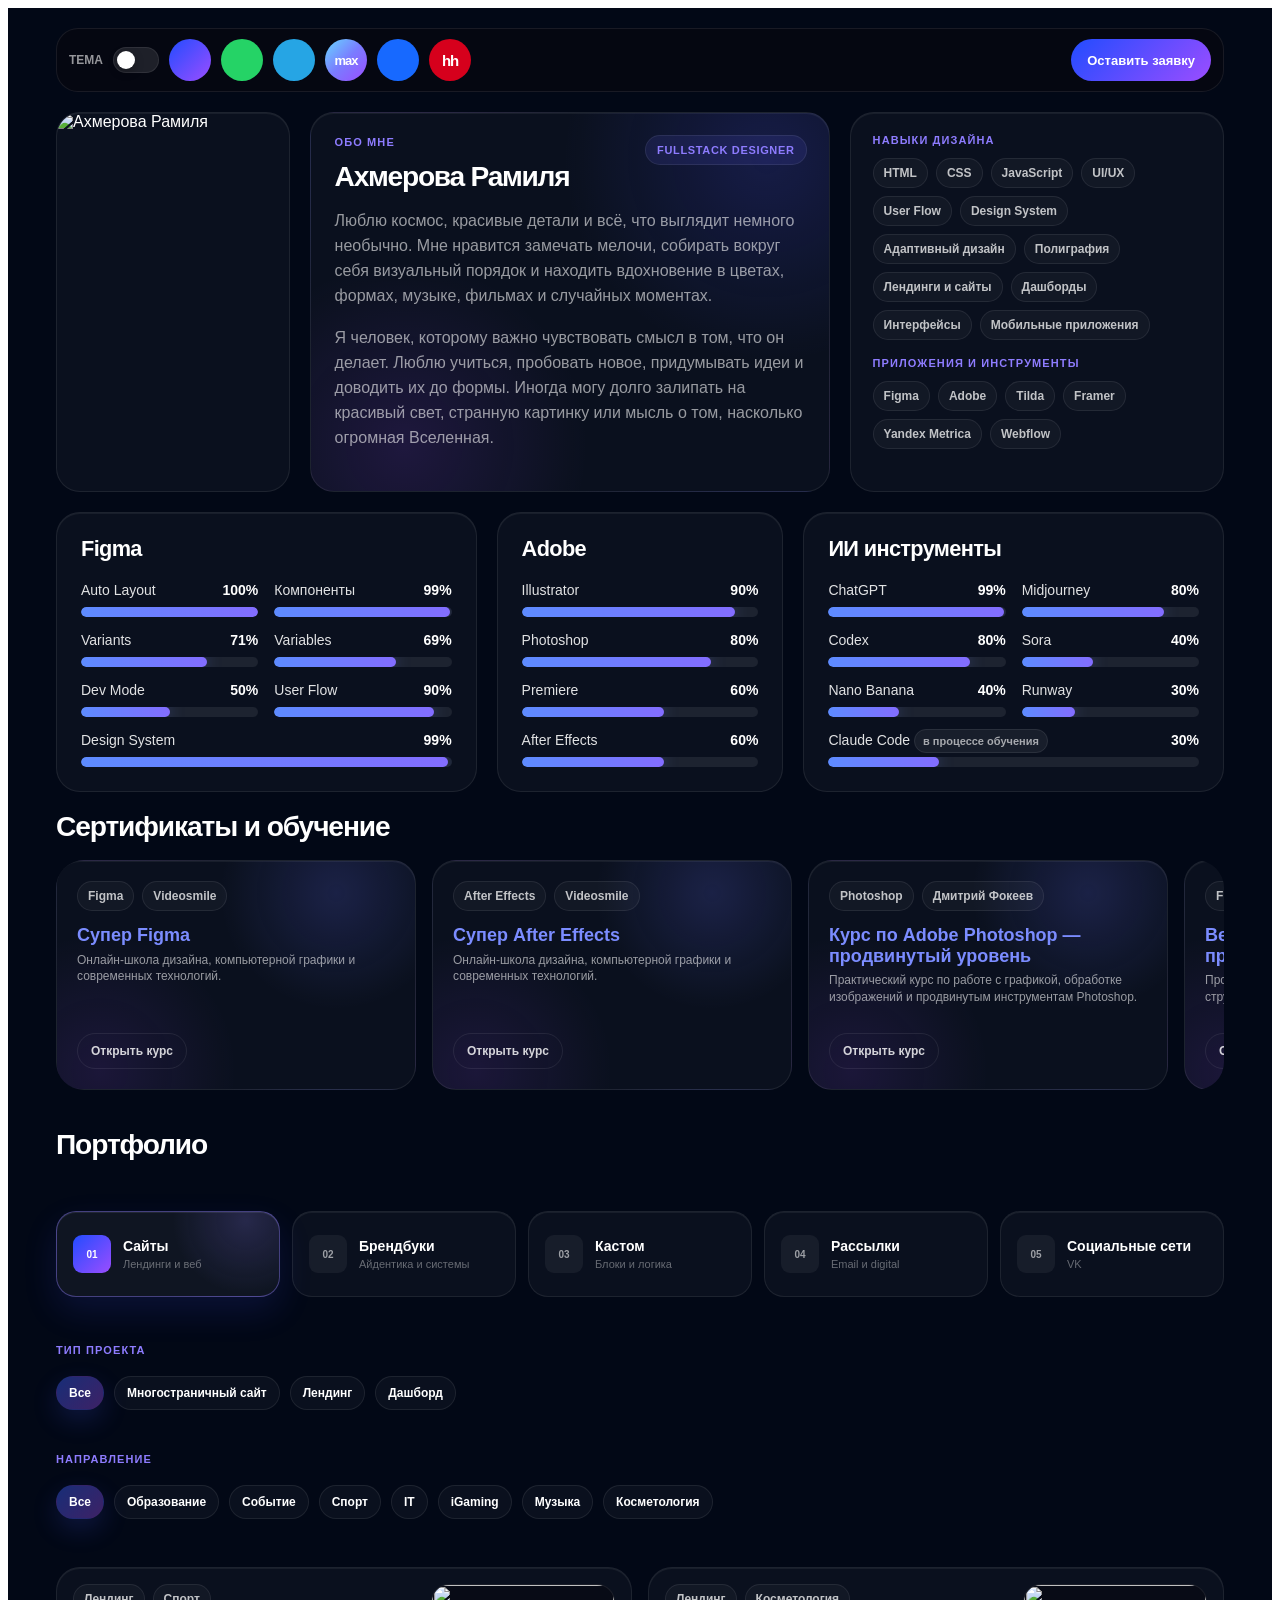
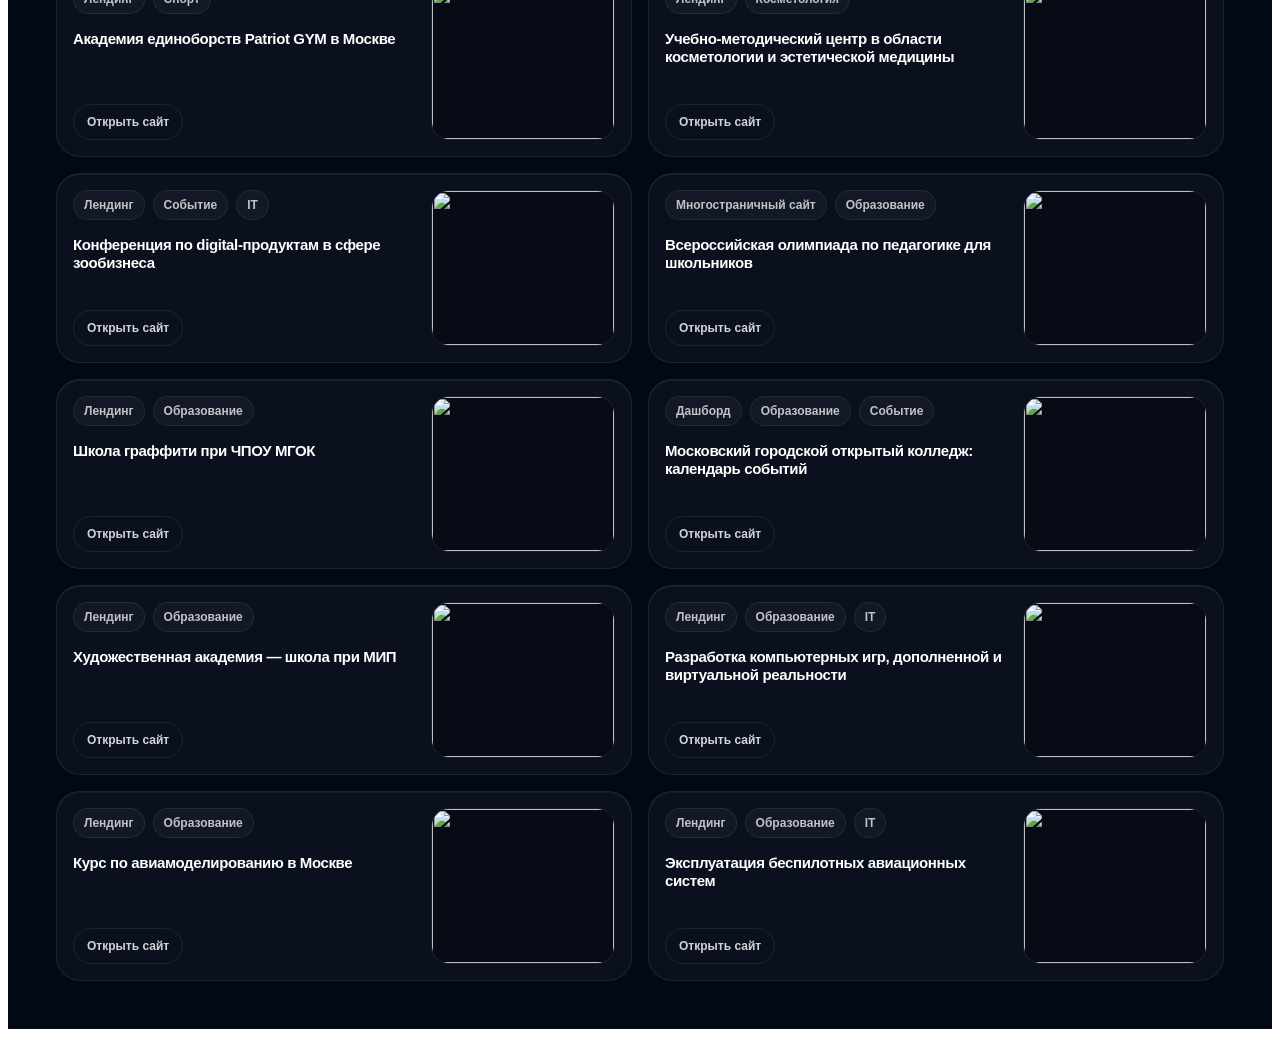
==== commit 02c7a5b6: "Add files via upload" ====
--- a/portfolio/index.html
+++ b/portfolio/index.html
@@ -4,97 +4,48 @@
   <meta charset="utf-8">
   <meta name="viewport" content="width=device-width, initial-scale=1">
   <title>Портфолио — Ахмерова Рамиля</title>
-  <meta name="description" content="Портфолио: сайты, брендбуки, кастомные блоки, рассылки и социальные сети.">
+  <meta name="description" content="Портфолио веб-дизайнера, UX/UI-дизайнера и frontend-разработчика.">
   <link rel="stylesheet" href="./assets/css/style.css">
 </head>
 <body>
-<!-- CLEAN PORTFOLIO DASHBOARD / Tilda T123 ready -->
-<div class="rdbx-scope" data-theme="dark">
-  <aside class="rdbx-sidebar" aria-label="Навигация портфолио">
-    <div class="rdbx-brand">
-      <div class="rdbx-brand-mark">R</div>
-      <div class="rdbx-brand-text">
-        <div class="rdbx-brand-title">Portfolio</div>
-        <div class="rdbx-brand-subtitle">Design dashboard</div>
+<!-- CLEAN PORTFOLIO PAGE / Tilda T123 ready -->
+<div class="rdbx-scope" data-theme="dark" data-mobile-view="about">
+  <header class="rdbx-page-header" aria-label="Меню портфолио">
+    <div class="rdbx-top-menu" aria-label="Контакты и быстрые ссылки">
+      <div class="rdbx-menu-left">
+        <div class="rdbx-menu-theme" aria-label="Переключатель темы">
+          <span>Тема</span>
+          <button class="rdbx-theme-switch" type="button" role="switch" aria-checked="false" aria-label="Переключить светлую тему">
+            <span></span>
+          </button>
+        </div>
+
+        <button class="rdbx-contacts-toggle" type="button" aria-expanded="false" aria-label="Открыть контакты"><span aria-hidden="true"></span><b>Контакты</b></button>
+
+        <div class="rdbx-menu-socials" aria-label="Социальные сети и контакты">
+          <a class="rdbx-menu-social rdbx-menu-social-phone" href="tel:+79672702110" aria-label="Позвонить"><span aria-hidden="true"></span></a>
+          <a class="rdbx-menu-social rdbx-menu-social-whatsapp" href="https://wa.me/79672702110" target="_blank" rel="noopener" aria-label="WhatsApp"><span aria-hidden="true"></span></a>
+          <a class="rdbx-menu-social rdbx-menu-social-telegram" href="https://t.me/dobro_eee" target="_blank" rel="noopener" aria-label="Telegram"><span aria-hidden="true"></span></a>
+          <a class="rdbx-menu-social rdbx-menu-social-max" href="https://max.ru/" target="_blank" rel="noopener" aria-label="MAX"><strong aria-hidden="true">max</strong></a>
+          <a class="rdbx-menu-social rdbx-menu-social-behance" href="https://www.behance.net/Dobro_eee" target="_blank" rel="noopener" aria-label="Behance"><span aria-hidden="true"></span></a>
+          <a class="rdbx-menu-social rdbx-menu-social-hh" href="https://hh.ru/resume/72587d9fff1089df6c0039ed1f4456324e6a6a" target="_blank" rel="noopener" aria-label="hh.ru"><strong aria-hidden="true">hh</strong></a>
+        </div>
+      </div>
+
+      <div class="rdbx-menu-right">
+        <a class="rdbx-request-button rdbx-tilda-safe-button" href="#popup:myformbesay" role="button">Оставить заявку</a>
       </div>
     </div>
 
-    <nav class="rdbx-nav">
-      <button class="rdbx-tab is-active" type="button" data-tab="about">
-        <span class="rdbx-tab-number">01</span>
-        <span class="rdbx-tab-copy">
-          <span class="rdbx-tab-title">Обо мне</span>
-          <span class="rdbx-tab-subtitle">Профиль и контакты</span>
-        </span>
-      </button>
-
-      <button class="rdbx-tab" type="button" data-tab="sites">
-        <span class="rdbx-tab-number">02</span>
-        <span class="rdbx-tab-copy">
-          <span class="rdbx-tab-title">Сайты</span>
-          <span class="rdbx-tab-subtitle">Лендинги и веб</span>
-        </span>
-      </button>
-
-      <button class="rdbx-tab" type="button" data-tab="brandbooks">
-        <span class="rdbx-tab-number">03</span>
-        <span class="rdbx-tab-copy">
-          <span class="rdbx-tab-title">Брендбуки</span>
-          <span class="rdbx-tab-subtitle">Айдентика и системы</span>
-        </span>
-      </button>
-
-      <button class="rdbx-tab" type="button" data-tab="custom">
-        <span class="rdbx-tab-number">04</span>
-        <span class="rdbx-tab-copy">
-          <span class="rdbx-tab-title">Кастом</span>
-          <span class="rdbx-tab-subtitle">Блоки и логика</span>
-        </span>
-      </button>
-
-      <button class="rdbx-tab" type="button" data-tab="mailings">
-        <span class="rdbx-tab-number">05</span>
-        <span class="rdbx-tab-copy">
-          <span class="rdbx-tab-title">Рассылки</span>
-          <span class="rdbx-tab-subtitle">Email и digital</span>
-        </span>
-      </button>
-
-      <button class="rdbx-tab" type="button" data-tab="social">
-        <span class="rdbx-tab-number">06</span>
-        <span class="rdbx-tab-copy">
-          <span class="rdbx-tab-title">Социальные сети</span>
-          <span class="rdbx-tab-subtitle">VK</span>
-        </span>
-      </button>
+    <nav class="rdbx-view-nav" aria-label="Разделы страницы">
+      <button class="rdbx-mobile-main-tab is-active" type="button" data-mobile-view="about" aria-selected="true">Главная страница</button>
+      <button class="rdbx-mobile-main-tab" type="button" data-mobile-view="portfolio" aria-selected="false">Страница с портфолио</button>
     </nav>
-
-    <div class="rdbx-sidebar-bottom">
-      <div class="rdbx-datetime" aria-live="polite">—</div>
-
-      <div class="rdbx-theme-line">
-        <span>Светлая тема</span>
-        <button class="rdbx-theme-switch" type="button" role="switch" aria-checked="false" aria-label="Переключить светлую тему">
-          <span></span>
-        </button>
-      </div>
-    </div>
-  </aside>
-
-  <div class="rdbx-top-menu" aria-label="Быстрые ссылки">
-    <span class="rdbx-tech-status">Ведутся технические работы</span>
-    <a href="https://t.me/dobro_eee" target="_blank" rel="noopener">Telegram</a>
-    <a href="https://max.ru/" target="_blank" rel="noopener">MAX</a>
-    <a href="https://www.behance.net/Dobro_eee" target="_blank" rel="noopener">Behance</a>
-    <a href="https://hh.ru/resume/72587d9fff1089df6c0039ed1f4456324e6a6a" target="_blank" rel="noopener">hh.ru</a>
-
-    <button class="rdbx-theme-switch rdbx-theme-switch-mobile" type="button" role="switch" aria-checked="false" aria-label="Переключить светлую тему">
-      <span></span>
-    </button>
-  </div>
-
-  <main class="rdbx-main">
-    <section class="rdbx-panel is-active" data-panel="about">
+  </header>
+
+  <main class="rdbx-main rdbx-page-main">
+    <section class="rdbx-about-section" aria-label="Обо мне">
+      
       <div class="rdbx-about-grid">
         <div class="rdbx-photo-card">
           <img src="https://optim.tildacdn.com/tild3239-3339-4365-a531-386432633661/-/format/webp/photo_2024-03-04_12-.jpg.webp" alt="Ахмерова Рамиля">
@@ -103,28 +54,95 @@
         <div class="rdbx-intro-card">
           <div class="rdbx-kicker">Обо мне</div>
           <h1>Ахмерова Рамиля</h1>
-          <div class="rdbx-role">UI/UX Designer</div>
+          <div class="rdbx-role">Fullstack Designer</div>
           <p>
-            Проектирую интерфейсы, лендинги и визуальные системы для digital-проектов.
+            Люблю космос, красивые детали и всё, что выглядит немного необычно. Мне нравится замечать мелочи, собирать вокруг себя визуальный порядок и находить вдохновение в цветах, формах, музыке, фильмах и случайных моментах.
           </p>
 
-
-        </div>
-      </div>
-
+          <p>
+            Я человек, которому важно чувствовать смысл в том, что он делает. Люблю учиться, пробовать новое, придумывать идеи и доводить их до формы. Иногда могу долго залипать на красивый свет, странную картинку или мысль о том, насколько огромная Вселенная.
+          </p>
+
+
+        </div>
+
+        <article class="rdbx-card rdbx-stack-card">
+          <div class="rdbx-stack-groups">
+            <div class="rdbx-stack-group">
+              <div class="rdbx-stack-subtitle">Навыки дизайна</div>
+              <div class="rdbx-stack">
+                <span>HTML</span>
+                <span>CSS</span>
+                <span>JavaScript</span>
+                <span>UI/UX</span>
+                <span>User Flow</span>
+                <span>Design System</span>
+                <span>Адаптивный дизайн</span>
+                <span>Полиграфия</span>
+                <span>Лендинги и сайты</span>
+                <span>Дашборды</span>
+                <span>Интерфейсы</span>
+                <span>Мобильные приложения</span>
+              </div>
+            </div>
+
+            <div class="rdbx-stack-group">
+              <div class="rdbx-stack-subtitle">Приложения и инструменты</div>
+              <div class="rdbx-stack">
+                <span>Figma</span>
+                <span>Adobe</span>
+                <span>Tilda</span>
+                <span>Framer</span>
+                <span>Yandex Metrica</span>
+                <span>Webflow</span>
+              </div>
+            </div>
+          </div>
+        </article>
+
+      </div>
 
       <section class="rdbx-skill-stats" aria-label="Уровень навыков">
-        <article class="rdbx-skill-card rdbx-skill-card-figma">
+        <article class="rdbx-skill-card">
           <div class="rdbx-skill-head">
             <h3>Figma</h3>
           </div>
 
-          <div class="rdbx-skill-ring" style="--ring-offset:27.646;">
-            <svg viewBox="0 0 120 120" aria-hidden="true">
-              <circle class="rdbx-skill-ring-track" cx="60" cy="60" r="44"></circle>
-              <circle class="rdbx-skill-ring-fill" cx="60" cy="60" r="44"></circle>
-            </svg>
-            <strong>90%</strong>
+          <div class="rdbx-skill-list rdbx-skill-list-ai">
+            <div class="rdbx-skill-meter" style="--skill:100%;">
+              <div class="rdbx-skill-meter-top"><span>Auto Layout</span><strong>100%</strong></div>
+              <div class="rdbx-skill-meter-line"><i></i></div>
+            </div>
+
+            <div class="rdbx-skill-meter" style="--skill:99%;">
+              <div class="rdbx-skill-meter-top"><span>Компоненты</span><strong>99%</strong></div>
+              <div class="rdbx-skill-meter-line"><i></i></div>
+            </div>
+
+            <div class="rdbx-skill-meter" style="--skill:71%;">
+              <div class="rdbx-skill-meter-top"><span>Variants</span><strong>71%</strong></div>
+              <div class="rdbx-skill-meter-line"><i></i></div>
+            </div>
+
+            <div class="rdbx-skill-meter" style="--skill:69%;">
+              <div class="rdbx-skill-meter-top"><span>Variables</span><strong>69%</strong></div>
+              <div class="rdbx-skill-meter-line"><i></i></div>
+            </div>
+
+            <div class="rdbx-skill-meter" style="--skill:50%;">
+              <div class="rdbx-skill-meter-top"><span>Dev Mode</span><strong>50%</strong></div>
+              <div class="rdbx-skill-meter-line"><i></i></div>
+            </div>
+
+            <div class="rdbx-skill-meter" style="--skill:90%;">
+              <div class="rdbx-skill-meter-top"><span>User Flow</span><strong>90%</strong></div>
+              <div class="rdbx-skill-meter-line"><i></i></div>
+            </div>
+
+            <div class="rdbx-skill-meter" style="--skill:99%;">
+              <div class="rdbx-skill-meter-top"><span>Design System</span><strong>99%</strong></div>
+              <div class="rdbx-skill-meter-line"><i></i></div>
+            </div>
           </div>
         </article>
 
@@ -385,133 +403,129 @@
         </div>
       </section>
 
-<div class="rdbx-about-bottom">
-        <article class="rdbx-card">
-          <div class="rdbx-card-title">КОНТАКТЫ</div>
-
-          <div class="rdbx-contact-list rdbx-contact-list-compact">
-            <div class="rdbx-contact-row">
-              <a href="tel:+79672702110">
-                <span>Телефон</span>
-                <strong>+7 (967) 270-21-10</strong>
-              </a>
-
-              <a href="https://t.me/dobro_eee" target="_blank" rel="noopener">
-                <span>Telegram</span>
-                <strong>@dobro_eee</strong>
-              </a>
-            </div>
-
-            <a href="mailto:dobro.eee@gmail.com" class="rdbx-contact-email">
-              <span>Почта</span>
-              <strong>dobro.eee@gmail.com</strong>
-            </a>
-
-            <div class="rdbx-mobile-contact-links">
-              <a href="https://t.me/dobro_eee" target="_blank" rel="noopener">
-                <span>Telegram</span>
-                <strong>@dobro_eee</strong>
-              </a>
-
-              <a href="https://max.ru/" target="_blank" rel="noopener">
-                <span>MAX</span>
-                <strong>Написать</strong>
-              </a>
-
-              <a href="https://www.behance.net/Dobro_eee" target="_blank" rel="noopener">
-                <span>Behance</span>
-                <strong>Портфолио</strong>
-              </a>
-
-              <a href="https://hh.ru/resume/72587d9fff1089df6c0039ed1f4456324e6a6a" target="_blank" rel="noopener">
-                <span>hh.ru</span>
-                <strong>Резюме</strong>
-              </a>
-            </div>
-
-          </div>
-        </article>
-
-        <article class="rdbx-card">
-          <div class="rdbx-card-title">СТЕК</div>
-
-          <div class="rdbx-stack">
-            <span>Figma</span>
-            <span>FigJam</span>
-            <span>Adobe Photoshop</span>
-            <span>Adobe Illustrator</span>
-            <span>Tilda</span>
-            <span>HTML</span>
-            <span>CSS</span>
-            <span>JavaScript</span>
-            <span>TypeScript</span>
-            <span>JSON</span>
-            <span>SQL</span>
-            <span>Make</span>
-            <span>Google Analytics</span>
-            <span>Yandex Metrica</span>
-            <span>Typeform</span>
-            <span>Google Forms</span>
-            <span>Notion</span>
-            <span>Trello</span>
-          </div>
-        </article>
-      </div>
+
+    
     </section>
 
-    <section class="rdbx-panel" data-panel="sites">
+    
+<section class="rdbx-page-filter" aria-label="Фильтр портфолио">
+  <div class="rdbx-desktop-portfolio-title">Портфолио</div>
+  <div class="rdbx-page-nav" role="tablist" aria-label="Разделы портфолио">
+    <button class="rdbx-tab is-active" type="button" data-tab="sites">
+      <span class="rdbx-tab-number">01</span>
+      <span class="rdbx-tab-copy">
+        <span class="rdbx-tab-title">Сайты</span>
+        <span class="rdbx-tab-subtitle">Лендинги и веб</span>
+      </span>
+    </button>
+
+    <button class="rdbx-tab" type="button" data-tab="brandbooks">
+      <span class="rdbx-tab-number">02</span>
+      <span class="rdbx-tab-copy">
+        <span class="rdbx-tab-title">Брендбуки</span>
+        <span class="rdbx-tab-subtitle">Айдентика и системы</span>
+      </span>
+    </button>
+
+    <button class="rdbx-tab" type="button" data-tab="custom">
+      <span class="rdbx-tab-number">03</span>
+      <span class="rdbx-tab-copy">
+        <span class="rdbx-tab-title">Кастом</span>
+        <span class="rdbx-tab-subtitle">Блоки и логика</span>
+      </span>
+    </button>
+
+    <button class="rdbx-tab" type="button" data-tab="mailings">
+      <span class="rdbx-tab-number">04</span>
+      <span class="rdbx-tab-copy">
+        <span class="rdbx-tab-title">Рассылки</span>
+        <span class="rdbx-tab-subtitle">Email и digital</span>
+      </span>
+    </button>
+
+    <button class="rdbx-tab" type="button" data-tab="social">
+      <span class="rdbx-tab-number">05</span>
+      <span class="rdbx-tab-copy">
+        <span class="rdbx-tab-title">Социальные сети</span>
+        <span class="rdbx-tab-subtitle">VK</span>
+      </span>
+    </button>
+  </div>
+
+  <div class="rdbx-page-filter-extra is-active" data-filter-owner="sites">
+    <div class="rdbx-filter-group" data-filter-group="type">
+      <div class="rdbx-filter-title">Тип проекта</div>
+      <div class="rdbx-filter-list">
+        <button class="rdbx-filter is-active" type="button" data-filter="all">Все</button>
+        <button class="rdbx-filter" type="button" data-filter="multi">Многостраничный сайт</button>
+        <button class="rdbx-filter" type="button" data-filter="landing">Лендинг</button>
+        <button class="rdbx-filter" type="button" data-filter="dashboard">Дашборд</button>
+      </div>
+    </div>
+  </div>
+
+  <div class="rdbx-page-filter-extra" data-filter-owner="brandbooks" aria-hidden="true">
+    <div class="rdbx-filter-group" data-filter-group="type">
+      <div class="rdbx-filter-title">Тип проекта</div>
+      <div class="rdbx-filter-list">
+        <button class="rdbx-filter is-active" type="button" data-filter="all">Все</button>
+        <button class="rdbx-filter" type="button" data-filter="brandbook">Брендбук</button>
+      </div>
+    </div>
+  </div>
+
+  <div class="rdbx-page-filter-extra" data-filter-owner="custom" aria-hidden="true">
+    <div class="rdbx-filter-group" data-filter-group="type">
+      <div class="rdbx-filter-title">Тип проекта</div>
+      <div class="rdbx-filter-list">
+        <button class="rdbx-filter is-active" type="button" data-filter="all">Все</button>
+        <button class="rdbx-filter" type="button" data-filter="calculator">Калькуляторы</button>
+        <button class="rdbx-filter" type="button" data-filter="game">Игровые интерфейсы</button>
+      </div>
+    </div>
+  </div>
+
+  <div class="rdbx-page-filter-extra" data-filter-owner="mailings" aria-hidden="true">
+    <div class="rdbx-filter-group" data-filter-group="type">
+      <div class="rdbx-filter-title">Тип проекта</div>
+      <div class="rdbx-filter-list">
+        <button class="rdbx-filter is-active" type="button" data-filter="all">Все</button>
+        <button class="rdbx-filter" type="button" data-filter="email">Email</button>
+      </div>
+    </div>
+  </div>
+
+  <div class="rdbx-page-filter-extra" data-filter-owner="social" aria-hidden="true">
+    <div class="rdbx-filter-group" data-filter-group="type">
+      <div class="rdbx-filter-title">Тип проекта</div>
+      <div class="rdbx-filter-list">
+        <button class="rdbx-filter is-active" type="button" data-filter="all">Все</button>
+        <button class="rdbx-filter" type="button" data-filter="vk">VK</button>
+      </div>
+    </div>
+  </div>
+
+  <div class="rdbx-global-area-filter">
+    <div class="rdbx-filter-group rdbx-area-filter-group" data-filter-group="area">
+    <div class="rdbx-filter-title">Направление</div>
+    <div class="rdbx-filter-list">
+      <button class="rdbx-filter is-active" type="button" data-filter="all">Все</button>
+      <button class="rdbx-filter" type="button" data-filter="education">Образование</button>
+      <button class="rdbx-filter" type="button" data-filter="event">Событие</button>
+      <button class="rdbx-filter" type="button" data-filter="sport">Спорт</button>
+      <button class="rdbx-filter" type="button" data-filter="it">IT</button>
+      <button class="rdbx-filter" type="button" data-filter="igaming">iGaming</button>
+      <button class="rdbx-filter" type="button" data-filter="music">Музыка</button>
+      <button class="rdbx-filter" type="button" data-filter="beauty">Косметология</button>
+    </div>
+  </div>
+  </div>
+</section>
+
+
+    <div class="rdbx-page-panels">
+      <section class="rdbx-panel is-active" data-panel="sites">
       <div class="rdbx-sites">
-        <div class="rdbx-sites-control">
-          <div class="rdbx-filter-group" data-filter-group="type">
-            <div class="rdbx-filter-title">Тип проекта</div>
-            <div class="rdbx-filter-list">
-              <button class="rdbx-filter is-active" type="button" data-filter="all">Все</button>
-              <button class="rdbx-filter" type="button" data-filter="multi">Многостраничный сайт</button>
-              <button class="rdbx-filter" type="button" data-filter="landing">Лендинг</button>
-              <button class="rdbx-filter" type="button" data-filter="dashboard">Дашборд</button>
-</div>
-          </div>
-
-          <div class="rdbx-filter-group" data-filter-group="area">
-            <div class="rdbx-filter-title">Направление</div>
-            <div class="rdbx-filter-list">
-              <button class="rdbx-filter is-active" type="button" data-filter="all">Все</button>
-              <button class="rdbx-filter" type="button" data-filter="education">Образование</button>
-              <button class="rdbx-filter" type="button" data-filter="event">Событие</button>
-              <button class="rdbx-filter" type="button" data-filter="sport">Спорт</button>
-              <button class="rdbx-filter" type="button" data-filter="it">IT</button>
-              <button class="rdbx-filter" type="button" data-filter="igaming">iGaming</button>
-              <button class="rdbx-filter" type="button" data-filter="music">Музыка</button>
-              <button class="rdbx-filter" type="button" data-filter="beauty">Косметология</button>
-</div>
-          </div>
-        </div>
-
-          <div class="rdbx-mobile-filter-selects">
-            <label>
-              <span>Тип проекта</span>
-              <select class="rdbx-mobile-filter" data-filter-group="type">
-                <option value="all">Все</option>
-                <option value="multi">Многостраничный сайт</option>
-                <option value="landing">Лендинг</option>
-                <option value="dashboard">Дашборд</option>
-              </select>
-            </label>
-
-            <label>
-              <span>Направление</span>
-              <select class="rdbx-mobile-filter" data-filter-group="area">
-                <option value="all">Все</option>
-                <option value="education">Образование</option>
-                <option value="event">Событие</option>
-                <option value="sport">Спорт</option>
-                <option value="it">IT</option>
-                <option value="igaming">iGaming</option>
-                <option value="beauty">Косметология</option>
-              </select>
-            </label>
-          </div>
-
         <div class="rdbx-sites-grid">
           <a class="rdbx-site-card" href="https://patriotgym.ru" target="_blank" rel="noopener" data-type="landing" data-area="sport">
             <div class="rdbx-site-info">
@@ -636,27 +650,13 @@
             </div>
             <div class="rdbx-site-image"><img src="https://optim.tildacdn.com/tild3466-3631-4135-a266-353832313537/-/format/webp/_.jpg.webp" alt=""></div>
           </a>
-
-          <a class="rdbx-site-card" href="https://besay.ru/bbxschool" target="_blank" rel="noopener" data-type="landing" data-area="music,education">
-            <div class="rdbx-site-info">
-              <div class="rdbx-site-meta">
-                <span>Лендинг</span>
-                <span>Музыка</span>
-                <span>Образование</span>
-              </div>
-              <h3>Школа битбокса для детей и подростков</h3>
-              <div class="rdbx-site-action">Открыть сайт</div>
-            </div>
-            <div class="rdbx-site-image"><img src="https://optim.tildacdn.com/tild6266-3664-4630-a663-363261323365/-/format/webp/photo.jpg.webp" alt=""></div>
-          </a>
         </div>
       </div>
     </section>
-
-    <section class="rdbx-panel" data-panel="brandbooks">
+      <section class="rdbx-panel" data-panel="brandbooks">
       <div class="rdbx-brandbooks">
         <div class="rdbx-brandbooks-grid">
-          <a class="rdbx-brandbook-card" href="https://besay.ru/bb-mgok" target="_blank" rel="noopener">
+          <a class="rdbx-brandbook-card" data-type="brandbook" data-area="education" href="https://besay.ru/bb-mgok" target="_blank" rel="noopener">
             <div class="rdbx-brandbook-info">
               <div class="rdbx-brandbook-meta">
                 <span>Среднее специальное образование</span>
@@ -669,7 +669,7 @@
             </div>
           </a>
 
-          <a class="rdbx-brandbook-card" href="https://besay.ru/bb-openit" target="_blank" rel="noopener">
+          <a class="rdbx-brandbook-card" data-type="brandbook" data-area="it" href="https://besay.ru/bb-openit" target="_blank" rel="noopener">
             <div class="rdbx-brandbook-info">
               <div class="rdbx-brandbook-meta">
                 <span>IT</span>
@@ -682,7 +682,7 @@
             </div>
           </a>
 
-          <a class="rdbx-brandbook-card" href="https://besay.ru/bb-berufsberatung" target="_blank" rel="noopener">
+          <a class="rdbx-brandbook-card" data-type="brandbook" data-area="education" href="https://besay.ru/bb-berufsberatung" target="_blank" rel="noopener">
             <div class="rdbx-brandbook-info">
               <div class="rdbx-brandbook-meta">
                 <span>Дополнительное образование</span>
@@ -695,7 +695,7 @@
             </div>
           </a>
 
-          <a class="rdbx-brandbook-card" href="https://besay.ru/bb-bbxschool" target="_blank" rel="noopener">
+          <a class="rdbx-brandbook-card" data-type="brandbook" data-area="music,education" href="https://besay.ru/bb-bbxschool" target="_blank" rel="noopener">
             <div class="rdbx-brandbook-info">
               <div class="rdbx-brandbook-meta">
                 <span>Музыка</span>
@@ -708,7 +708,7 @@
             </div>
           </a>
 
-          <a class="rdbx-brandbook-card" href="https://besay.ru/bb-case-championship" target="_blank" rel="noopener">
+          <a class="rdbx-brandbook-card" data-type="brandbook" data-area="event" href="https://besay.ru/bb-case-championship" target="_blank" rel="noopener">
             <div class="rdbx-brandbook-info">
               <div class="rdbx-brandbook-meta">
                 <span>Хакатон</span>
@@ -723,11 +723,10 @@
         </div>
       </div>
     </section>
-
-    <section class="rdbx-panel" data-panel="custom">
+      <section class="rdbx-panel" data-panel="custom">
       <div class="rdbx-custom">
         <div class="rdbx-custom-grid">
-          <a class="rdbx-custom-card" href="https://besay.ru/calculator-taxi" target="_blank" rel="noopener">
+          <a class="rdbx-custom-card" data-type="calculator" data-area="it" href="https://besay.ru/calculator-taxi" target="_blank" rel="noopener">
             <div class="rdbx-custom-info">
               <div class="rdbx-custom-meta">
                 <span>Калькулятор</span>
@@ -740,7 +739,7 @@
             </div>
           </a>
 
-          <a class="rdbx-custom-card" href="https://besay.ru/calculator-repair" target="_blank" rel="noopener">
+          <a class="rdbx-custom-card" data-type="calculator" data-area="it" href="https://besay.ru/calculator-repair" target="_blank" rel="noopener">
             <div class="rdbx-custom-info">
               <div class="rdbx-custom-meta">
                 <span>Калькулятор</span>
@@ -753,7 +752,7 @@
             </div>
           </a>
 
-          <a class="rdbx-custom-card" href="https://besay.ru/tournament-grid-cs2" target="_blank" rel="noopener">
+          <a class="rdbx-custom-card" data-type="game" data-area="igaming" href="https://besay.ru/tournament-grid-cs2" target="_blank" rel="noopener">
             <div class="rdbx-custom-info">
               <div class="rdbx-custom-meta">
                 <span>Турнирная сетка</span>
@@ -769,11 +768,10 @@
         </div>
       </div>
     </section>
-
-    <section class="rdbx-panel" data-panel="mailings">
+      <section class="rdbx-panel" data-panel="mailings">
       <div class="rdbx-mailings">
         <div class="rdbx-mailings-grid">
-          <button class="rdbx-mailing-card" type="button" data-popup-image="https://raw.githubusercontent.com/dobroeee/Besay/main/email-photos/estetik-shop.jpg?v=2" data-popup-title="Компания: Эстетик шоп">
+          <button class="rdbx-mailing-card" type="button" data-type="email" data-area="beauty" data-popup-image="https://raw.githubusercontent.com/dobroeee/Besay/main/email-photos/estetik-shop.jpg?v=2" data-popup-title="Компания: Эстетик шоп">
             <div class="rdbx-mailing-info">
               <div class="rdbx-mailing-meta">
                 <span>Косметология</span>
@@ -786,7 +784,7 @@
             </div>
           </button>
 
-          <button class="rdbx-mailing-card" type="button" data-popup-image="https://raw.githubusercontent.com/dobroeee/Besay/main/email-photos/ardemi.jpg" data-popup-title="Ardemi">
+          <button class="rdbx-mailing-card" type="button" data-type="email" data-area="beauty" data-popup-image="https://raw.githubusercontent.com/dobroeee/Besay/main/email-photos/ardemi.jpg" data-popup-title="Ardemi">
             <div class="rdbx-mailing-info">
               <div class="rdbx-mailing-meta">
                 <span>Косметология</span>
@@ -799,7 +797,7 @@
             </div>
           </button>
 
-          <button class="rdbx-mailing-card" type="button" data-popup-image="https://raw.githubusercontent.com/dobroeee/Besay/main/email-photos/desnol.jpg?v=1" data-popup-title="1С:ТОИР Densol">
+          <button class="rdbx-mailing-card" type="button" data-type="email" data-area="education,it" data-popup-image="https://raw.githubusercontent.com/dobroeee/Besay/main/email-photos/desnol.jpg?v=1" data-popup-title="1С:ТОИР Densol">
             <div class="rdbx-mailing-info">
               <div class="rdbx-mailing-meta">
                 <span>Образование</span>
@@ -813,7 +811,7 @@
             </div>
           </button>
 
-          <button class="rdbx-mailing-card" type="button" data-popup-image="https://raw.githubusercontent.com/dobroeee/Besay/main/email-photos/spesialist.jpg?v=1" data-popup-title="АНО Судебно-экспертного центра «Специалист»">
+          <button class="rdbx-mailing-card" type="button" data-type="email" data-area="education" data-popup-image="https://raw.githubusercontent.com/dobroeee/Besay/main/email-photos/spesialist.jpg?v=1" data-popup-title="АНО Судебно-экспертного центра «Специалист»">
             <div class="rdbx-mailing-info">
               <div class="rdbx-mailing-meta">
                 <span>Образование</span>
@@ -826,7 +824,7 @@
             </div>
           </button>
 
-          <button class="rdbx-mailing-card" type="button" data-popup-image="https://raw.githubusercontent.com/dobroeee/Besay/main/email-photos/Levina-mgok.jpg?v=1" data-popup-title="Мгок: Приглашение">
+          <button class="rdbx-mailing-card" type="button" data-type="email" data-area="education" data-popup-image="https://raw.githubusercontent.com/dobroeee/Besay/main/email-photos/Levina-mgok.jpg?v=1" data-popup-title="Мгок: Приглашение">
             <div class="rdbx-mailing-info">
               <div class="rdbx-mailing-meta">
                 <span>Образование</span>
@@ -839,7 +837,7 @@
             </div>
           </button>
 
-          <button class="rdbx-mailing-card" type="button" data-popup-image="https://raw.githubusercontent.com/dobroeee/Besay/main/email-photos/curs-mgok.jpg?v=1" data-popup-title="МГОК: курс – &quot;Код будущего&quot;">
+          <button class="rdbx-mailing-card" type="button" data-type="email" data-area="education,it" data-popup-image="https://raw.githubusercontent.com/dobroeee/Besay/main/email-photos/curs-mgok.jpg?v=1" data-popup-title="МГОК: курс – &quot;Код будущего&quot;">
             <div class="rdbx-mailing-info">
               <div class="rdbx-mailing-meta">
                 <span>Образование</span>
@@ -852,7 +850,7 @@
             </div>
           </button>
 
-          <button class="rdbx-mailing-card" type="button" data-popup-image="https://raw.githubusercontent.com/dobroeee/Besay/main/email-photos/bbxschool-email.jpg?v=2" data-popup-title="Школа битбокса Rusffx">
+          <button class="rdbx-mailing-card" type="button" data-type="email" data-area="music,education" data-popup-image="https://raw.githubusercontent.com/dobroeee/Besay/main/email-photos/bbxschool-email.jpg?v=2" data-popup-title="Школа битбокса Rusffx">
             <div class="rdbx-mailing-info">
               <div class="rdbx-mailing-meta">
                 <span>Музыка</span>
@@ -868,14 +866,12 @@
         </div>
       </div>
     </section>
-
-
-    <section class="rdbx-panel" data-panel="social">
+      <section class="rdbx-panel" data-panel="social">
       <div class="rdbx-socials">
         <div class="rdbx-socials-grid">
 
           
-          <button class="rdbx-social-card" type="button" data-social-type="vk" data-social-followers="8100000" data-popup-image="https://raw.githubusercontent.com/dobroeee/Besay/main/social/smeyaka/banner.png?v=1" data-popup-title="Приколы | Смеяка" data-social-link="https://vk.com/smeyaka">
+          <button class="rdbx-social-card" type="button" data-type="vk" data-area="all" data-social-type="vk" data-social-followers="8100000" data-popup-image="https://raw.githubusercontent.com/dobroeee/Besay/main/social/smeyaka/banner.png?v=1" data-popup-title="Приколы | Смеяка" data-social-link="https://vk.com/smeyaka">
             <div class="rdbx-social-info">
               <div class="rdbx-social-meta">
                 <span>8,1M</span>
@@ -889,7 +885,7 @@
             </div>
           </button>
 
-          <button class="rdbx-social-card" type="button" data-social-type="vk" data-social-followers="3300000" data-popup-image="https://raw.githubusercontent.com/dobroeee/Besay/main/social/grani-umora/banner.png?v=1" data-popup-title="Грани юмора" data-social-link="https://vk.com/tophumor">
+          <button class="rdbx-social-card" type="button" data-type="vk" data-area="all" data-social-type="vk" data-social-followers="3300000" data-popup-image="https://raw.githubusercontent.com/dobroeee/Besay/main/social/grani-umora/banner.png?v=1" data-popup-title="Грани юмора" data-social-link="https://vk.com/tophumor">
             <div class="rdbx-social-info">
               <div class="rdbx-social-meta">
                 <span>3,3 млн</span>
@@ -903,7 +899,7 @@
             </div>
           </button>
 
-          <button class="rdbx-social-card" type="button" data-social-type="vk" data-social-followers="3200000" data-popup-image="https://raw.githubusercontent.com/dobroeee/Besay/main/social/temnaya-materia/banner.png?v=1" data-popup-title="Темная материя" data-social-link="https://vk.com/da_side">
+          <button class="rdbx-social-card" type="button" data-type="vk" data-area="all" data-social-type="vk" data-social-followers="3200000" data-popup-image="https://raw.githubusercontent.com/dobroeee/Besay/main/social/temnaya-materia/banner.png?v=1" data-popup-title="Темная материя" data-social-link="https://vk.com/da_side">
             <div class="rdbx-social-info">
               <div class="rdbx-social-meta">
                 <span>3,2M</span>
@@ -917,7 +913,7 @@
             </div>
           </button>
 
-          <button class="rdbx-social-card" type="button" data-social-type="vk" data-social-followers="2800000" data-popup-image="https://raw.githubusercontent.com/dobroeee/Besay/main/social/mdk/banner.png?v=1" data-popup-title="МДК" data-social-link="https://vk.com/mudachyo">
+          <button class="rdbx-social-card" type="button" data-type="vk" data-area="all" data-social-type="vk" data-social-followers="2800000" data-popup-image="https://raw.githubusercontent.com/dobroeee/Besay/main/social/mdk/banner.png?v=1" data-popup-title="МДК" data-social-link="https://vk.com/mudachyo">
             <div class="rdbx-social-info">
               <div class="rdbx-social-meta">
                 <span>2,8M</span>
@@ -931,7 +927,7 @@
             </div>
           </button>
 
-          <button class="rdbx-social-card" type="button" data-social-type="vk" data-social-followers="61" data-popup-image="https://raw.githubusercontent.com/dobroeee/Besay/main/social/odri/banner.png?v=1" data-popup-title="Одри" data-social-link="https://vk.com/odri_beauty_space">
+          <button class="rdbx-social-card" type="button" data-type="vk" data-area="beauty" data-social-type="vk" data-social-followers="61" data-popup-image="https://raw.githubusercontent.com/dobroeee/Besay/main/social/odri/banner.png?v=1" data-popup-title="Одри" data-social-link="https://vk.com/odri_beauty_space">
             <div class="rdbx-social-info">
               <div class="rdbx-social-meta">
                 <span>61 подписчик</span>
@@ -945,7 +941,7 @@
             </div>
           </button>
 
-          <button class="rdbx-social-card" type="button" data-social-type="vk" data-social-followers="0" data-popup-image="https://raw.githubusercontent.com/dobroeee/Besay/main/social/taxopark-my/banner.png?v=1" data-popup-title="Маркетинг таксопарков">
+          <button class="rdbx-social-card" type="button" data-type="vk" data-area="it" data-social-type="vk" data-social-followers="0" data-popup-image="https://raw.githubusercontent.com/dobroeee/Besay/main/social/taxopark-my/banner.png?v=1" data-popup-title="Маркетинг таксопарков">
             <div class="rdbx-social-info">
               <div class="rdbx-social-meta">
                 <span>ВК</span>
@@ -962,7 +958,7 @@
         </div>
       </div>
     </section>
-
+    </div>
   </main>
 
   <div class="rdbx-popup" aria-hidden="true">
@@ -1004,6 +1000,7 @@
     </div>
   </div>
 </div>
-  <script src="./assets/js/script.js"></script>
+
+<script src="./assets/js/script.js"></script>
 </body>
 </html>
--- a/portfolio/assets/css/style.css
+++ b/portfolio/assets/css/style.css
@@ -1,4000 +1,698 @@
-.rdbx-scope,
-.rdbx-scope * {
-  box-sizing: border-box;
-}
-
-.rdbx-scope {
-  --rdbx-sidebar: 300px;
-  --rdbx-gap: 20px;
-  --rdbx-radius: 24px;
-  --rdbx-bg: #020816;
-  --rdbx-panel: #050711;
-  --rdbx-panel-2: rgba(255,255,255,.035);
-  --rdbx-border: rgba(255,255,255,.08);
-  --rdbx-text: #fff;
-  --rdbx-muted: rgba(255,255,255,.58);
-  --rdbx-muted-2: rgba(255,255,255,.38);
-  --rdbx-accent: #8e7cff;
-  --rdbx-ease: cubic-bezier(.25,.1,.25,1);
-  --rdbx-mid: .75s;
-  --rdbx-slow: 1.05s;
-
-  width: 100%;
-  min-height: 100vh;
-  padding: var(--rdbx-gap);
-  background: var(--rdbx-bg);
-  color: var(--rdbx-text);
-  font-family: Inter, Arial, sans-serif;
-  position: relative;
-}
-
-.rdbx-scope[data-theme="light"] {
-  --rdbx-bg: #eef3ff;
-  --rdbx-panel: #f8faff;
-  --rdbx-panel-2: rgba(255,255,255,.78);
-  --rdbx-border: rgba(7,22,58,.10);
-  --rdbx-text: #0b1020;
-  --rdbx-muted: rgba(11,16,32,.62);
-  --rdbx-muted-2: rgba(11,16,32,.42);
-  --rdbx-accent: #5144d8;
-}
-
-.rdbx-sidebar {
-  position: fixed;
-  top: var(--rdbx-gap);
-  left: var(--rdbx-gap);
-  bottom: var(--rdbx-gap);
-  width: var(--rdbx-sidebar);
-  z-index: 10;
-  display: flex;
-  flex-direction: column;
-  gap: 10px;
-  padding: 22px 16px;
-  overflow: hidden;
-  border-radius: var(--rdbx-radius);
-  border: 1px solid var(--rdbx-border);
-  background: linear-gradient(180deg, rgba(14,14,24,.98), rgba(3,3,8,.98));
-  box-shadow: 0 24px 70px rgba(0,0,0,.42);
-  transition: background var(--rdbx-slow) var(--rdbx-ease), border-color var(--rdbx-mid) var(--rdbx-ease), color var(--rdbx-mid) var(--rdbx-ease);
-}
-
-.rdbx-scope[data-theme="light"] .rdbx-sidebar {
-  background: linear-gradient(180deg, rgba(255,255,255,.94), rgba(236,242,255,.97));
-  box-shadow: 0 24px 70px rgba(15,35,85,.14);
-}
-
-.rdbx-main {
-  margin-left: calc(var(--rdbx-sidebar) + var(--rdbx-gap));
-  margin-top: calc(58px + var(--rdbx-gap));
-  min-height: calc(100vh - (var(--rdbx-gap) * 2));
-  padding: clamp(24px, 3vw, 44px);
-  border-radius: var(--rdbx-radius);
-  border: 1px solid var(--rdbx-border);
-  background:
-    radial-gradient(circle at 70% 0%, rgba(74,80,255,.18), transparent 32%),
-    radial-gradient(circle at 98% 85%, rgba(151,70,255,.15), transparent 34%),
-    var(--rdbx-panel);
-  box-shadow: 0 24px 80px rgba(0,0,0,.55);
-  transition: background var(--rdbx-slow) var(--rdbx-ease), border-color var(--rdbx-mid) var(--rdbx-ease), box-shadow var(--rdbx-mid) var(--rdbx-ease);
-}
-
-.rdbx-scope[data-theme="light"] .rdbx-main {
-  background:
-    radial-gradient(circle at 70% 0%, rgba(74,80,255,.14), transparent 32%),
-    radial-gradient(circle at 98% 85%, rgba(151,70,255,.10), transparent 34%),
-    var(--rdbx-panel);
-  box-shadow: 0 24px 80px rgba(15,35,85,.12);
-}
-
-.rdbx-brand {
-  display: flex;
-  align-items: center;
-  gap: 12px;
-  padding: 4px 8px 20px;
-  margin-bottom: 8px;
-  border-bottom: 1px solid var(--rdbx-border);
-}
-
-.rdbx-brand-mark {
-  width: 42px;
-  height: 42px;
-  flex: 0 0 42px;
-  display: flex;
-  align-items: center;
-  justify-content: center;
-  border-radius: 14px;
-  background: linear-gradient(135deg, #224cff, #9b4dff);
-  color: #fff;
-  font-weight: 850;
-  box-shadow: 0 0 32px rgba(67,91,255,.34);
-}
-
-.rdbx-brand-title {
-  color: var(--rdbx-text);
-  font-size: 18px;
-  line-height: 1.1;
-  font-weight: 780;
-  letter-spacing: -.03em;
-}
-
-.rdbx-brand-subtitle {
-  margin-top: 4px;
-  color: var(--rdbx-muted-2);
-  font-size: 11px;
-  line-height: 1.2;
-  text-transform: uppercase;
-  letter-spacing: .11em;
-}
-
-.rdbx-nav {
-  display: flex;
-  flex-direction: column;
-  gap: 10px;
-  min-height: 0;
-}
-
-.rdbx-tab {
-  appearance: none;
-  border: 0;
-  width: 100%;
-  min-height: 72px;
-  position: relative;
-  display: flex;
-  align-items: center;
-  gap: 14px;
-  padding: 14px 16px;
-  overflow: hidden;
-  border-radius: 16px;
-  background: transparent;
-  color: inherit;
-  cursor: pointer;
-  text-align: left;
-  transition: transform var(--rdbx-mid) var(--rdbx-ease), box-shadow var(--rdbx-mid) var(--rdbx-ease);
-}
-
-.rdbx-tab::before {
-  content: "";
-  position: absolute;
-  inset: 0;
-  border-radius: inherit;
-  opacity: 0;
-  background: linear-gradient(135deg, rgba(48,88,255,.20), rgba(161,74,255,.15));
-  transition: opacity var(--rdbx-mid) var(--rdbx-ease);
-}
-
-.rdbx-tab::after {
-  content: "";
-  position: absolute;
-  left: 0;
-  top: 18px;
-  bottom: 18px;
-  width: 3px;
-  border-radius: 0 10px 10px 0;
-  transform: scaleY(0);
-  background: linear-gradient(180deg, #3760ff, #b253ff);
-  transition: transform var(--rdbx-mid) var(--rdbx-ease);
-}
-
-.rdbx-tab:hover {
-  transform: translateX(1.5px);
-}
-
-.rdbx-tab:hover::before,
-.rdbx-tab.is-active::before {
-  opacity: 1;
-}
-
-.rdbx-tab.is-active {
-  box-shadow: inset 0 1px 0 rgba(255,255,255,.08), 0 12px 32px rgba(49,79,255,.14);
-}
-
-.rdbx-tab.is-active::after {
-  transform: scaleY(1);
-}
-
-.rdbx-tab-number,
-.rdbx-tab-copy {
-  position: relative;
-  z-index: 1;
-}
-
-.rdbx-tab-number {
-  width: 42px;
-  height: 42px;
-  flex: 0 0 42px;
-  display: flex;
-  align-items: center;
-  justify-content: center;
-  border-radius: 13px;
-  border: 1px solid var(--rdbx-border);
-  background: rgba(255,255,255,.055);
-  color: var(--rdbx-muted);
-  font-size: 12px;
-  font-weight: 850;
-  transition: background var(--rdbx-mid) var(--rdbx-ease), color var(--rdbx-mid) var(--rdbx-ease), border-color var(--rdbx-mid) var(--rdbx-ease);
-}
-
-.rdbx-tab.is-active .rdbx-tab-number {
-  border-color: transparent;
-  background: linear-gradient(135deg, #224cff, #9b4dff);
-  color: #fff;
-}
-
-.rdbx-tab-copy {
-  min-width: 0;
-  display: grid;
-  gap: 4px;
-}
-
-.rdbx-tab-title {
-  color: color-mix(in srgb, var(--rdbx-text) 76%, transparent);
-  font-size: 15px;
-  line-height: 1.15;
-  font-weight: 740;
-}
-
-.rdbx-tab-subtitle {
-  color: var(--rdbx-muted-2);
-  font-size: 12px;
-  line-height: 1.25;
-}
-
-.rdbx-tab:hover .rdbx-tab-title,
-.rdbx-tab.is-active .rdbx-tab-title {
-  color: var(--rdbx-text);
-}
-
-.rdbx-sidebar-bottom {
-  margin-top: auto;
-  padding: 18px 8px 4px;
-  display: grid;
-  gap: 14px;
-  border-top: 1px solid var(--rdbx-border);
-}
-
-.rdbx-datetime {
-  color: var(--rdbx-muted-2);
-  font-size: 12px;
-  line-height: 1.25;
-  font-weight: 650;
-  letter-spacing: .02em;
-  white-space: nowrap;
-}
-
-.rdbx-theme-line {
-  display: flex;
-  align-items: center;
-  justify-content: space-between;
-  gap: 14px;
-}
-
-.rdbx-theme-line > span {
-  color: var(--rdbx-muted);
-  font-size: 13px;
-  line-height: 1.2;
-  font-weight: 650;
-}
-
-.rdbx-theme-switch {
-  appearance: none;
-  width: 46px;
-  height: 26px;
-  flex: 0 0 46px;
-  padding: 0;
-  position: relative;
-  border-radius: 999px;
-  border: 1px solid var(--rdbx-border);
-  background: rgba(255,255,255,.10);
-  cursor: pointer;
-  transition: background .9s var(--rdbx-ease), border-color .9s var(--rdbx-ease), box-shadow .9s var(--rdbx-ease);
-}
-
-.rdbx-theme-switch span {
-  position: absolute;
-  top: 3px;
-  left: 3px;
-  width: 18px;
-  height: 18px;
-  border-radius: 50%;
-  background: #fff;
-  box-shadow: 0 3px 10px rgba(0,0,0,.32);
-  transition: transform .9s var(--rdbx-ease);
-}
-
-.rdbx-scope[data-theme="light"] .rdbx-theme-switch {
-  border-color: transparent;
-  background: linear-gradient(135deg, #224cff, #9b4dff);
-  box-shadow: 0 8px 22px rgba(49,79,255,.18);
-}
-
-.rdbx-scope[data-theme="light"] .rdbx-theme-switch span {
-  transform: translateX(20px);
-}
-
-
-
-.rdbx-top-menu {
-  position: fixed;
-  top: var(--rdbx-gap);
-  left: calc(var(--rdbx-gap) + var(--rdbx-sidebar) + var(--rdbx-gap));
-  right: var(--rdbx-gap);
-  z-index: 9;
-  height: 58px;
-  min-height: 58px;
-  display: flex;
-  align-items: center;
-  justify-content: flex-end;
-  gap: 10px;
-  padding: 8px;
-  border-radius: 20px;
-  border: 1px solid var(--rdbx-border);
-  background: rgba(5,7,17,.72);
-  backdrop-filter: blur(18px);
-  -webkit-backdrop-filter: blur(18px);
-  box-shadow: 0 18px 44px rgba(0,0,0,.24), inset 0 1px 0 rgba(255,255,255,.06);
-  transition: background var(--rdbx-slow) var(--rdbx-ease), border-color var(--rdbx-mid) var(--rdbx-ease), box-shadow var(--rdbx-mid) var(--rdbx-ease);
-}
-
-.rdbx-top-menu a {
-  min-height: 40px;
-  display: inline-flex;
-  align-items: center;
-  justify-content: center;
-  padding: 11px 15px;
-  border-radius: 999px;
-  border: 1px solid var(--rdbx-border);
-  background: rgba(255,255,255,.045);
-  color: color-mix(in srgb, var(--rdbx-text) 84%, transparent) !important;
-  font-size: 13px;
-  line-height: 1;
-  font-weight: 800;
-  text-decoration: none !important;
-  white-space: nowrap;
-  transition: transform var(--rdbx-mid) var(--rdbx-ease), background var(--rdbx-mid) var(--rdbx-ease), border-color var(--rdbx-mid) var(--rdbx-ease), color var(--rdbx-mid) var(--rdbx-ease), box-shadow var(--rdbx-mid) var(--rdbx-ease);
-}
-
-.rdbx-top-menu a:first-child {
-  border-color: transparent;
-  background: linear-gradient(135deg, #224cff, #9b4dff);
-  color: #fff !important;
-  box-shadow: 0 14px 34px rgba(71,78,255,.22);
-}
-
-.rdbx-top-menu a:hover {
-  transform: translateY(-1.5px);
-  border-color: rgba(102,112,255,.34);
-}
-
-.rdbx-scope[data-theme="light"] .rdbx-top-menu {
-  background: rgba(255,255,255,.76);
-  box-shadow: 0 18px 44px rgba(15,35,85,.12), inset 0 1px 0 rgba(255,255,255,.9);
-}
-
-.rdbx-scope[data-theme="light"] .rdbx-top-menu a {
-  background: rgba(7,22,58,.035);
-  color: rgba(11,16,32,.72) !important;
-}
-
-.rdbx-scope[data-theme="light"] .rdbx-top-menu a:first-child {
-  color: #fff !important;
-  background: linear-gradient(135deg, #224cff, #9b4dff);
-}
-
-
-.rdbx-panel {
-  display: none;
-  animation: rdbxPanelIn 1.05s var(--rdbx-ease) both;
-}
-
-.rdbx-panel.is-active {
-  display: block;
-}
-
-@keyframes rdbxPanelIn {
-  from {
-    opacity: 0;
-    transform: translateY(10px);
-  }
-  to {
-    opacity: 1;
-    transform: translateY(0);
-  }
-}
-
-.rdbx-about-grid {
-  display: grid;
-  grid-template-columns: minmax(260px, 360px) minmax(0, 1fr);
-  gap: 20px;
-  align-items: stretch;
-  margin-bottom: 20px;
-}
-
-.rdbx-photo-card,
-.rdbx-intro-card,
-.rdbx-card {
-  overflow: hidden;
-  border-radius: var(--rdbx-radius);
-  border: 1px solid var(--rdbx-border);
-  background: var(--rdbx-panel-2);
-  box-shadow: inset 0 1px 0 rgba(255,255,255,.06);
-  transition: background var(--rdbx-slow) var(--rdbx-ease), border-color var(--rdbx-mid) var(--rdbx-ease), color var(--rdbx-mid) var(--rdbx-ease), box-shadow var(--rdbx-mid) var(--rdbx-ease), transform var(--rdbx-mid) var(--rdbx-ease);
-}
-
-.rdbx-photo-card {
-  min-height: 430px;
-}
-
-.rdbx-photo-card img {
-  width: 100%;
-  height: 100%;
-  min-height: 430px;
-  display: block;
-  object-fit: cover;
-  object-position: center top;
-}
-
-.rdbx-intro-card {
-  padding: clamp(26px, 4vw, 48px);
-  background:
-    radial-gradient(circle at 88% 12%, rgba(74,80,255,.18), transparent 36%),
-    radial-gradient(circle at 18% 88%, rgba(151,70,255,.14), transparent 34%),
-    var(--rdbx-panel-2);
-}
-
-.rdbx-kicker,
-.rdbx-card-title {
-  display: inline-flex;
-  align-items: center;
-  min-height: 28px;
-  margin-bottom: 14px;
-  color: var(--rdbx-accent);
-  font-size: 11px;
-  line-height: 1;
-  font-weight: 850;
-  letter-spacing: .1em;
-  text-transform: uppercase;
-}
-
-.rdbx-intro-card h1 {
-  margin: 0;
-  color: var(--rdbx-text);
-  font-size: clamp(42px, 6vw, 88px);
-  line-height: .9;
-  letter-spacing: -.075em;
-  font-weight: 880;
-  transition: color var(--rdbx-mid) var(--rdbx-ease);
-}
-
-.rdbx-role {
-  margin-top: 16px;
-  color: var(--rdbx-accent);
-  font-size: clamp(14px, 1.4vw, 20px);
-  line-height: 1;
-  font-weight: 850;
-  letter-spacing: .14em;
-  text-transform: uppercase;
-}
-
-.rdbx-intro-card p {
-  max-width: 760px;
-  margin: 28px 0 0;
-  color: var(--rdbx-muted);
-  font-size: clamp(16px, 1.35vw, 21px);
-  line-height: 1.62;
-}
-
-.rdbx-actions {
-  display: flex;
-  flex-wrap: wrap;
-  gap: 12px;
-  margin-top: 34px;
-}
-
-.rdbx-actions a {
-  min-height: 46px;
-  display: inline-flex;
-  align-items: center;
-  justify-content: center;
-  padding: 13px 18px;
-  border-radius: 999px;
-  color: #fff !important;
-  font-size: 13px;
-  line-height: 1;
-  font-weight: 800;
-  text-decoration: none !important;
-  background: linear-gradient(135deg, #224cff, #9b4dff);
-  box-shadow: 0 14px 34px rgba(71,78,255,.24);
-  transition: transform var(--rdbx-mid) var(--rdbx-ease), box-shadow var(--rdbx-mid) var(--rdbx-ease), background var(--rdbx-mid) var(--rdbx-ease), color var(--rdbx-mid) var(--rdbx-ease), border-color var(--rdbx-mid) var(--rdbx-ease);
-}
-
-.rdbx-actions a:nth-child(2),
-.rdbx-actions a:nth-child(3) {
-  border: 1px solid var(--rdbx-border);
-  background: rgba(255,255,255,.045);
-  box-shadow: none;
-  color: color-mix(in srgb, var(--rdbx-text) 84%, transparent) !important;
-}
-
-.rdbx-actions a:hover {
-  transform: translateY(-1.5px);
-}
-
-.rdbx-about-bottom {
-  display: grid;
-  grid-template-columns: minmax(280px, .85fr) minmax(0, 1.15fr);
-  gap: 20px;
-}
-
-.rdbx-card {
-  padding: 22px;
-}
-
-.rdbx-contact-list {
-  display: grid;
-  gap: 10px;
-}
-
-.rdbx-contact-list a {
-  display: grid;
-  gap: 5px;
-  padding: 13px 14px;
-  border-radius: 16px;
-  border: 1px solid var(--rdbx-border);
-  background: rgba(255,255,255,.03);
-  text-decoration: none !important;
-  transition: transform var(--rdbx-mid) var(--rdbx-ease), border-color var(--rdbx-mid) var(--rdbx-ease), background var(--rdbx-mid) var(--rdbx-ease);
-}
-
-.rdbx-contact-list a:hover {
-  transform: translateX(1.5px);
-  border-color: rgba(102,112,255,.34);
-  background: rgba(255,255,255,.055);
-}
-
-.rdbx-contact-list span {
-  color: var(--rdbx-muted-2);
-  font-size: 11px;
-  line-height: 1;
-  font-weight: 800;
-  text-transform: uppercase;
-  letter-spacing: .08em;
-}
-
-.rdbx-contact-list strong {
-  color: color-mix(in srgb, var(--rdbx-text) 78%, transparent);
-  font-size: 14px;
-  line-height: 1.25;
-  font-weight: 700;
-  word-break: break-word;
-}
-
-.rdbx-stack {
-  display: flex;
-  flex-wrap: wrap;
-  gap: 10px;
-}
-
-.rdbx-stack span {
-  display: inline-flex;
-  align-items: center;
-  min-height: 34px;
-  padding: 9px 12px;
-  border-radius: 999px;
-  border: 1px solid var(--rdbx-border);
-  background: rgba(255,255,255,.035);
-  color: color-mix(in srgb, var(--rdbx-text) 72%, transparent);
-  font-size: 13px;
-  line-height: 1;
-  font-weight: 720;
-  transition: transform var(--rdbx-mid) var(--rdbx-ease), border-color var(--rdbx-mid) var(--rdbx-ease), background var(--rdbx-mid) var(--rdbx-ease), color var(--rdbx-mid) var(--rdbx-ease);
-}
-
-.rdbx-stack span:hover {
-  transform: translateY(-1.5px);
-  border-color: rgba(102,112,255,.34);
-  background: rgba(99,102,241,.12);
-  color: var(--rdbx-text);
-}
-
-.rdbx-empty {
-  min-height: calc(100vh - 128px);
-  display: flex;
-  flex-direction: column;
-  justify-content: center;
-  border-radius: var(--rdbx-radius);
-  border: 1px solid var(--rdbx-border);
-  background: var(--rdbx-panel-2);
-  padding: clamp(28px, 5vw, 64px);
-}
-
-.rdbx-empty span {
-  color: var(--rdbx-accent);
-  font-size: 12px;
-  line-height: 1;
-  font-weight: 850;
-  letter-spacing: .1em;
-  text-transform: uppercase;
-}
-
-.rdbx-empty h2 {
-  margin: 18px 0 0;
-  color: var(--rdbx-text);
-  font-size: clamp(42px, 6vw, 88px);
-  line-height: .9;
-  letter-spacing: -.075em;
-  font-weight: 880;
-}
-
-.rdbx-empty p {
-  max-width: 680px;
-  margin: 24px 0 0;
-  color: var(--rdbx-muted);
-  font-size: clamp(16px, 1.35vw, 21px);
-  line-height: 1.62;
-}
-
-
-/* SITES PAGE */
-.rdbx-sites {
-  width: 100%;
-}
-
-.rdbx-sites-head {
-  margin-bottom: 20px;
-  padding: clamp(24px, 3vw, 38px);
-  border-radius: var(--rdbx-radius);
-  border: 1px solid var(--rdbx-border);
-  background:
-    radial-gradient(circle at 88% 10%, rgba(74,80,255,.18), transparent 34%),
-    radial-gradient(circle at 12% 88%, rgba(151,70,255,.13), transparent 34%),
-    var(--rdbx-panel-2);
-  box-shadow: inset 0 1px 0 rgba(255,255,255,.06);
-}
-
-.rdbx-sites-head h2 {
-  margin: 0;
-  color: var(--rdbx-text);
-  font-size: clamp(42px, 6vw, 88px);
-  line-height: .9;
-  letter-spacing: -.075em;
-  font-weight: 880;
-}
-
-.rdbx-sites-head p {
-  max-width: 780px;
-  margin: 24px 0 0;
-  color: var(--rdbx-muted);
-  font-size: clamp(16px, 1.35vw, 21px);
-  line-height: 1.62;
-}
-
-.rdbx-sites-grid {
-  display: grid;
-  grid-template-columns: repeat(2, minmax(0, 1fr));
-  gap: 20px;
-}
-
-.rdbx-site-card {
-  min-height: 300px;
-  display: flex;
-  flex-direction: column;
-  padding: 22px;
-  border-radius: var(--rdbx-radius);
-  border: 1px solid var(--rdbx-border);
-  background: var(--rdbx-panel-2);
-  box-shadow: inset 0 1px 0 rgba(255,255,255,.06);
-  transition:
-    transform var(--rdbx-mid) var(--rdbx-ease),
-    background var(--rdbx-slow) var(--rdbx-ease),
-    border-color var(--rdbx-mid) var(--rdbx-ease),
-    box-shadow var(--rdbx-mid) var(--rdbx-ease);
-}
-
-.rdbx-site-card:hover {
-  transform: translateY(-2px);
-  border-color: rgba(102,112,255,.34);
-  background: rgba(255,255,255,.055);
-}
-
-.rdbx-site-card-featured {
-  grid-column: span 2;
-  min-height: 340px;
-  background:
-    radial-gradient(circle at 88% 14%, rgba(74,80,255,.22), transparent 34%),
-    radial-gradient(circle at 12% 92%, rgba(151,70,255,.16), transparent 34%),
-    var(--rdbx-panel-2);
-}
-
-.rdbx-site-meta {
-  display: flex;
-  flex-wrap: wrap;
-  gap: 8px;
-  margin-bottom: 18px;
-}
-
-.rdbx-site-meta span {
-  min-height: 26px;
-  display: inline-flex;
-  align-items: center;
-  padding: 7px 10px;
-  border-radius: 999px;
-  border: 1px solid var(--rdbx-border);
-  background: rgba(255,255,255,.035);
-  color: var(--rdbx-muted-2);
-  font-size: 10px;
-  line-height: 1;
-  font-weight: 850;
-  letter-spacing: .08em;
-  text-transform: uppercase;
-}
-
-.rdbx-site-card h3 {
-  margin: 0;
-  max-width: 760px;
-  color: var(--rdbx-text);
-  font-size: clamp(24px, 2.7vw, 44px);
-  line-height: 1;
-  letter-spacing: -.055em;
-  font-weight: 850;
-}
-
-.rdbx-site-card p {
-  max-width: 760px;
-  margin: 18px 0 0;
-  color: var(--rdbx-muted);
-  font-size: 15px;
-  line-height: 1.62;
-}
-
-.rdbx-site-tags {
-  display: flex;
-  flex-wrap: wrap;
-  gap: 8px;
-  margin-top: 22px;
-}
-
-.rdbx-site-tags span {
-  min-height: 30px;
-  display: inline-flex;
-  align-items: center;
-  padding: 8px 10px;
-  border-radius: 999px;
-  background: rgba(99,102,241,.11);
-  color: color-mix(in srgb, var(--rdbx-text) 72%, transparent);
-  font-size: 12px;
-  line-height: 1;
-  font-weight: 720;
-}
-
-.rdbx-site-card > a {
-  width: fit-content;
-  min-height: 42px;
-  display: inline-flex;
-  align-items: center;
-  justify-content: center;
-  margin-top: auto;
-  padding: 12px 16px;
-  border-radius: 999px;
-  background: linear-gradient(135deg, #224cff, #9b4dff);
-  color: #fff !important;
-  font-size: 13px;
-  line-height: 1;
-  font-weight: 850;
-  text-decoration: none !important;
-  box-shadow: 0 14px 34px rgba(71,78,255,.22);
-  transition: transform var(--rdbx-mid) var(--rdbx-ease), box-shadow var(--rdbx-mid) var(--rdbx-ease);
-}
-
-.rdbx-site-card > a:hover {
-  transform: translateY(-1.5px);
-}
-
-.rdbx-scope[data-theme="light"] .rdbx-sites-head,
-.rdbx-scope[data-theme="light"] .rdbx-site-card {
-  background: var(--rdbx-panel-2);
-  box-shadow: inset 0 1px 0 rgba(255,255,255,.9), 0 24px 70px rgba(15,35,85,.08);
-}
-
-.rdbx-scope[data-theme="light"] .rdbx-site-card-featured,
-.rdbx-scope[data-theme="light"] .rdbx-sites-head {
-  background:
-    radial-gradient(circle at 88% 14%, rgba(74,80,255,.12), transparent 34%),
-    radial-gradient(circle at 12% 92%, rgba(151,70,255,.08), transparent 34%),
-    var(--rdbx-panel-2);
-}
-
-.rdbx-scope[data-theme="light"] .rdbx-site-meta span {
-  background: rgba(7,22,58,.035);
-}
-
-.rdbx-scope[data-theme="light"] .rdbx-site-card:hover {
-  background: rgba(255,255,255,.94);
-  border-color: rgba(78,88,255,.26);
-}
-
+.rdbx-scope,.rdbx-scope *{box-sizing:border-box}.rdbx-scope{--bg:#020816;--panel:#050711;--card:rgba(255,255,255,.035);--border:rgba(255,255,255,.08);--text:#fff;--muted:rgba(255,255,255,.58);--muted2:rgba(255,255,255,.38);--accent:#8e7cff;--grad:linear-gradient(135deg,#224cff,#9b4dff);--r:24px;--gap:20px;width:100%;min-height:100vh;padding:20px 48px 48px;background:var(--bg);color:var(--text);font-family:Inter,Arial,sans-serif}.rdbx-scope[data-theme=light]{--bg:#eef3ff;--panel:#f8faff;--card:rgba(255,255,255,.78);--border:rgba(7,22,58,.10);--text:#0b1020;--muted:rgba(11,16,32,.62);--muted2:rgba(11,16,32,.42);--accent:#5144d8}.rdbx-scope a{text-decoration:none!important}.rdbx-page-header{position:sticky;top:0;z-index:50;margin:0 0 20px;padding:0;background:var(--bg)}.rdbx-top-menu{min-height:64px;display:flex;align-items:center;justify-content:space-between;gap:18px;padding:10px 12px;border:1px solid var(--border);border-radius:22px;background:var(--panel)}.rdbx-menu-left,.rdbx-menu-right,.rdbx-menu-socials,.rdbx-menu-theme{display:flex;align-items:center;gap:10px}.rdbx-menu-left{margin-right:auto}.rdbx-menu-right{margin-left:auto}.rdbx-menu-theme>span{color:var(--muted);font-size:12px;font-weight:800;text-transform:uppercase}.rdbx-theme-switch{appearance:none;width:46px;height:26px;position:relative;border:1px solid var(--border);border-radius:99px;background:rgba(255,255,255,.10);cursor:pointer}.rdbx-theme-switch span{position:absolute;top:3px;left:3px;width:18px;height:18px;border-radius:50%;background:#fff;box-shadow:0 3px 10px rgba(0,0,0,.28);transition:.35s}.rdbx-scope[data-theme=light] .rdbx-theme-switch{border-color:transparent;background:var(--grad)}.rdbx-scope[data-theme=light] .rdbx-theme-switch span{transform:translateX(20px)}.rdbx-menu-contact,.rdbx-request-button{min-height:42px;display:inline-flex;align-items:center;justify-content:center;padding:0 16px;border-radius:999px;font-size:13px;font-weight:850;white-space:nowrap}.rdbx-menu-contact{border:1px solid var(--border);color:var(--text)!important;background:rgba(255,255,255,.045)}.rdbx-request-button{border:0;background:var(--grad);color:#fff;cursor:pointer}.rdbx-request-button:disabled{opacity:1;cursor:default}.rdbx-menu-social{width:42px;height:42px;display:inline-flex;align-items:center;justify-content:center;border-radius:50%;overflow:hidden;transition:.25s}.rdbx-menu-social:hover{transform:translateY(-1.5px);filter:brightness(1.06)}.rdbx-menu-social span:before{content:"";width:21px;height:21px;display:block;background:#fff;mask:center/contain no-repeat;-webkit-mask:center/contain no-repeat}.rdbx-menu-social-phone{background:linear-gradient(135deg,#224cff,#9b4dff)}.rdbx-menu-social-phone span:before{mask-image:url(https://cdn.jsdelivr.net/npm/lucide-static@0.468.0/icons/phone.svg);-webkit-mask-image:url(https://cdn.jsdelivr.net/npm/lucide-static@0.468.0/icons/phone.svg)}.rdbx-menu-social-whatsapp{background:#25d366}.rdbx-menu-social-whatsapp span:before{mask-image:url(https://cdn.jsdelivr.net/npm/simple-icons@v16/icons/whatsapp.svg);-webkit-mask-image:url(https://cdn.jsdelivr.net/npm/simple-icons@v16/icons/whatsapp.svg)}.rdbx-menu-social-telegram{background:#26a5e4}.rdbx-menu-social-telegram span:before{mask-image:url(https://cdn.jsdelivr.net/npm/simple-icons@v16/icons/telegram.svg);-webkit-mask-image:url(https://cdn.jsdelivr.net/npm/simple-icons@v16/icons/telegram.svg)}.rdbx-menu-social-behance{background:#1769ff}.rdbx-menu-social-behance span:before{mask-image:url(https://cdn.jsdelivr.net/npm/simple-icons@v16/icons/behance.svg);-webkit-mask-image:url(https://cdn.jsdelivr.net/npm/simple-icons@v16/icons/behance.svg)}.rdbx-menu-social-max{background:linear-gradient(135deg,#67d8ff,#7a7cff,#9b4dff)}.rdbx-menu-social-hh{background:#d6001c}.rdbx-menu-social strong{color:#fff;font:900 13px/1 Inter,Arial,sans-serif;letter-spacing:-.08em;text-transform:lowercase}.rdbx-menu-social-hh strong{font-size:15px}.rdbx-main{width:100%;display:grid;gap:20px}.rdbx-about-grid{display:grid;grid-template-columns:20% minmax(0,1fr) minmax(300px,.72fr);gap:20px;align-items:stretch}.rdbx-photo-card,.rdbx-intro-card,.rdbx-card,.rdbx-skill-card,.rdbx-page-filter,.rdbx-site-card,.rdbx-brandbook-card,.rdbx-custom-card,.rdbx-mailing-card,.rdbx-social-card,.rdbx-cert-card-clean{border:1px solid var(--border);border-radius:var(--r);background:var(--card);box-shadow:inset 0 1px 0 rgba(255,255,255,.06);overflow:hidden}.rdbx-scope[data-theme=light] .rdbx-photo-card,.rdbx-scope[data-theme=light] .rdbx-intro-card,.rdbx-scope[data-theme=light] .rdbx-card,.rdbx-scope[data-theme=light] .rdbx-skill-card,.rdbx-scope[data-theme=light] .rdbx-page-filter,.rdbx-scope[data-theme=light] .rdbx-site-card,.rdbx-scope[data-theme=light] .rdbx-brandbook-card,.rdbx-scope[data-theme=light] .rdbx-custom-card,.rdbx-scope[data-theme=light] .rdbx-mailing-card,.rdbx-scope[data-theme=light] .rdbx-social-card,.rdbx-scope[data-theme=light] .rdbx-cert-card-clean{box-shadow:inset 0 1px 0 rgba(255,255,255,.9),0 18px 44px rgba(15,35,85,.07)}.rdbx-photo-card{position:relative;min-height:380px}.rdbx-photo-card img{position:absolute;inset:0;width:100%;height:100%;object-fit:cover;object-position:center top}.rdbx-intro-card{position:relative;padding:24px;background:radial-gradient(circle at 88% 12%,rgba(74,80,255,.18),transparent 36%),radial-gradient(circle at 18% 88%,rgba(151,70,255,.14),transparent 34%),var(--card)}.rdbx-kicker,.rdbx-card-title,.rdbx-stack-subtitle,.rdbx-filter-title{color:var(--accent);font-size:11px;line-height:1;font-weight:850;letter-spacing:.1em;text-transform:uppercase}.rdbx-intro-card h1{max-width:calc(100% - 170px);margin:14px 0 0;color:var(--text);font-size:clamp(24px,2.2vw,36px);line-height:1.04;letter-spacing:-.045em;font-weight:860}.rdbx-role{position:absolute;top:22px;right:22px;min-height:30px;display:inline-flex;align-items:center;padding:8px 11px;border:1px solid var(--border);border-radius:999px;background:rgba(99,102,241,.12);color:var(--accent);font-size:11px;font-weight:850;letter-spacing:.06em;text-transform:uppercase}.rdbx-intro-card p{max-width:860px;margin:18px 0 0;color:var(--muted);font-size:clamp(16px,1.15vw,18px);line-height:1.55}.rdbx-card{padding:22px}.rdbx-stack-groups{display:grid;gap:18px}.rdbx-stack-group{display:grid;gap:12px}.rdbx-stack{display:flex;flex-wrap:wrap;gap:8px}.rdbx-stack span,.rdbx-site-meta span,.rdbx-brandbook-meta span,.rdbx-custom-meta span,.rdbx-mailing-meta span,.rdbx-social-meta span,.rdbx-cert-clean-tags span{display:inline-flex;align-items:center;min-height:28px;padding:7px 10px;border:1px solid var(--border);border-radius:999px;background:rgba(255,255,255,.035);color:color-mix(in srgb,var(--text) 74%,transparent);font-size:12px;font-weight:760}.rdbx-skill-stats{display:grid;grid-template-columns:1.1fr .75fr 1.1fr;gap:20px}.rdbx-skill-card{padding:24px;display:flex;flex-direction:column;gap:20px}.rdbx-skill-head h3{margin:0;color:var(--text);font-size:clamp(20px,1.7vw,28px);line-height:1.08;font-weight:800;letter-spacing:-.03em}.rdbx-skill-list{display:flex;flex-direction:column;gap:14px}.rdbx-skill-list-ai{display:grid;grid-template-columns:repeat(2,minmax(0,1fr));gap:14px 16px}.rdbx-skill-list-ai .rdbx-skill-meter:last-child{grid-column:1/-1}.rdbx-skill-meter{display:grid;gap:8px}.rdbx-skill-meter-top{display:flex;align-items:center;justify-content:space-between;gap:12px}.rdbx-skill-meter-top span{color:color-mix(in srgb,var(--text) 88%,transparent);font-size:14px;line-height:1.3}.rdbx-skill-meter-top em{font-style:normal;font-size:11px;font-weight:800;color:color-mix(in srgb,var(--text) 62%,transparent);padding:5px 8px;border:1px solid var(--border);border-radius:999px;background:rgba(255,255,255,.06)}.rdbx-skill-meter-top strong{color:var(--text);font-size:14px;font-weight:850}.rdbx-skill-meter-line{height:10px;border-radius:99px;background:rgba(255,255,255,.08);overflow:hidden}.rdbx-scope[data-theme=light] .rdbx-skill-meter-line{background:rgba(16,32,64,.08)}.rdbx-skill-meter-line i{display:block;width:var(--skill,0);height:100%;border-radius:inherit;background:linear-gradient(90deg,#5d8bff,#836dff);box-shadow:0 0 16px rgba(102,132,255,.35);animation:rdbxBar 1.1s cubic-bezier(.2,.8,.2,1) both}@keyframes rdbxBar{from{transform:scaleX(0);transform-origin:left}to{transform:scaleX(1)}}.rdbx-cert-section-clean{display:grid;gap:18px}.rdbx-cert-clean-heading h2,.rdbx-page-filter h2{margin:0;color:var(--text);font-size:clamp(24px,2.2vw,34px);line-height:1.05;font-weight:850;letter-spacing:-.04em}.rdbx-cert-clean-marquee{position:relative;overflow:hidden;border-radius:28px}.rdbx-cert-clean-track{width:max-content;display:flex;gap:16px;animation:rdbxMove 48s linear infinite}.rdbx-cert-clean-group{display:flex;gap:16px;flex:0 0 auto}.rdbx-cert-card-clean{width:360px;min-height:230px;display:flex;flex-direction:column;gap:14px;padding:20px;color:inherit!important;background:radial-gradient(circle at 78% 14%,rgba(102,112,255,.18),transparent 34%),radial-gradient(circle at 12% 92%,rgba(151,70,255,.12),transparent 36%),var(--card)}.rdbx-cert-clean-tags{display:flex;flex-wrap:wrap;gap:8px}.rdbx-cert-card-clean h3{margin:0;color:#7b8cff;font-size:18px;line-height:1.15;font-weight:850}.rdbx-cert-card-clean p{margin:6px 0 0;color:var(--muted);font-size:12px;line-height:1.38}.rdbx-cert-clean-link,.rdbx-site-action,.rdbx-brandbook-action,.rdbx-custom-action,.rdbx-mailing-action,.rdbx-social-action,.rdbx-social-popup-link{width:max-content;min-height:36px;display:inline-flex;align-items:center;justify-content:center;margin-top:auto;padding:10px 13px;border:1px solid var(--border);border-radius:999px;background:transparent;color:color-mix(in srgb,var(--text) 82%,transparent);font-size:12px;font-weight:850;text-decoration:none!important}@keyframes rdbxMove{to{transform:translateX(calc(-50% - 8px))}}.rdbx-page-filter{display:grid;gap:16px;padding:18px;margin-top:20px}.rdbx-page-filter-head{display:flex;justify-content:space-between;gap:20px}.rdbx-page-nav,.rdbx-filter-list{display:flex;flex-wrap:wrap;gap:8px}.rdbx-tab,.rdbx-filter{appearance:none;border:1px solid var(--border);border-radius:999px;background:rgba(255,255,255,.035);color:var(--text);cursor:pointer}.rdbx-tab{min-height:46px;display:flex;align-items:center;gap:10px;padding:8px 14px;text-align:left}.rdbx-tab-number{width:28px;height:28px;display:flex;align-items:center;justify-content:center;border-radius:9px;background:rgba(255,255,255,.055);color:var(--muted);font-size:10px;font-weight:850}.rdbx-tab-title{display:block;color:var(--text);font-size:13px;font-weight:800}.rdbx-tab-subtitle{display:block;color:var(--muted2);font-size:11px}.rdbx-tab.is-active,.rdbx-filter.is-active,.rdbx-mobile-main-tab.is-active{border-color:transparent;background:linear-gradient(135deg,rgba(55,96,255,.42),rgba(178,83,255,.34));box-shadow:0 10px 26px rgba(72,88,255,.18)}.rdbx-tab.is-active .rdbx-tab-number{background:var(--grad);color:#fff}.rdbx-filter{min-height:34px;padding:9px 12px;font-size:12px;font-weight:760}.rdbx-filter-group{display:grid;gap:10px}.rdbx-sites-control{display:grid;grid-template-columns:1fr 1fr;gap:14px}.rdbx-mobile-filter-selects{display:none}.rdbx-page-filter-extra{display:none}.rdbx-page-filter-extra.is-active{display:block}.rdbx-panel{display:none}.rdbx-panel.is-active{display:block;animation:rdbxIn .45s ease both}@keyframes rdbxIn{from{opacity:0;transform:translateY(8px)}to{opacity:1;transform:none}}.rdbx-sites-grid,.rdbx-brandbooks-grid,.rdbx-custom-grid,.rdbx-mailings-grid,.rdbx-socials-grid{display:grid;grid-template-columns:repeat(2,minmax(0,1fr));gap:16px}.rdbx-site-card,.rdbx-brandbook-card,.rdbx-custom-card,.rdbx-mailing-card,.rdbx-social-card{min-height:190px;display:grid;grid-template-columns:minmax(0,1fr) 34%;gap:16px;padding:16px;color:inherit!important;text-align:left;transition:.25s}.rdbx-mailing-card,.rdbx-social-card{appearance:none;cursor:pointer}.rdbx-site-card:hover,.rdbx-brandbook-card:hover,.rdbx-custom-card:hover,.rdbx-mailing-card:hover,.rdbx-social-card:hover{transform:translateY(-2px);border-color:rgba(102,112,255,.34);background:rgba(255,255,255,.055)}.rdbx-site-info,.rdbx-brandbook-info,.rdbx-custom-info,.rdbx-mailing-info,.rdbx-social-info{min-width:0;height:100%;display:flex;flex-direction:column;align-items:flex-start}.rdbx-site-meta,.rdbx-brandbook-meta,.rdbx-custom-meta,.rdbx-mailing-meta,.rdbx-social-meta{display:flex;flex-wrap:wrap;gap:8px;margin:0 0 16px}.rdbx-site-card h3,.rdbx-brandbook-card h3,.rdbx-custom-card h3,.rdbx-mailing-card h3,.rdbx-social-card h3{margin:0 0 10px;color:var(--text);font-size:clamp(15px,1.05vw,20px);line-height:1.18;letter-spacing:-.025em;font-weight:780}.rdbx-site-image,.rdbx-brandbook-image,.rdbx-custom-image,.rdbx-mailing-image,.rdbx-social-image{min-height:150px;border:1px solid var(--border);border-radius:18px;background:#080b16;overflow:hidden}.rdbx-site-image img,.rdbx-brandbook-image img,.rdbx-custom-image img,.rdbx-mailing-image img,.rdbx-social-image img{width:100%;height:100%;min-height:inherit;display:block;object-fit:cover;object-position:center;transition:.45s}.rdbx-site-card:hover img,.rdbx-brandbook-card:hover img,.rdbx-custom-card:hover img,.rdbx-mailing-card:hover img,.rdbx-social-card:hover img{transform:scale(1.035)}.rdbx-site-card.is-hidden,.rdbx-social-card.is-hidden{display:none!important}.rdbx-popup,.rdbx-social-popup{position:fixed;inset:0;z-index:500;display:none;align-items:center;justify-content:center;padding:24px}.rdbx-social-popup{z-index:520}.rdbx-popup.is-open,.rdbx-social-popup.is-open{display:flex}.rdbx-popup-backdrop,.rdbx-social-popup-backdrop{position:absolute;inset:0;background:rgba(0,0,0,.72);backdrop-filter:blur(14px)}.rdbx-popup-dialog,.rdbx-social-popup-dialog{position:relative;z-index:1;width:min(1100px,100%);max-height:calc(100vh - 48px);padding:12px;border:1px solid var(--border);border-radius:24px;background:#050711;box-shadow:0 30px 90px rgba(0,0,0,.58);overflow:hidden}.rdbx-popup-close,.rdbx-social-popup-close,.rdbx-popup-zoom-controls button,.rdbx-social-popup-zoom button{appearance:none;border:1px solid rgba(255,255,255,.12);border-radius:999px;background:rgba(255,255,255,.06);color:#fff;cursor:pointer;font-weight:850}.rdbx-popup-close{position:absolute;top:8px;right:8px;width:38px;height:38px;font-size:24px;z-index:2}.rdbx-popup-zoom-controls,.rdbx-social-popup-zoom{display:flex;gap:6px;margin:0 0 8px}.rdbx-popup-zoom-controls button,.rdbx-social-popup-zoom button{min-width:34px;height:30px;padding:0 10px;font-size:12px}.rdbx-popup-image-wrap,.rdbx-social-popup-image-wrap{position:relative;width:100%;height:min(580px,calc(100vh - 132px));display:flex;align-items:center;justify-content:center;border-radius:18px;background:#080b16;overflow:hidden;touch-action:none;user-select:none}.rdbx-popup-image-wrap{aspect-ratio:16/9;height:auto}.rdbx-popup-image,.rdbx-social-popup-image{width:100%;height:100%;display:block;object-fit:contain;object-position:center;transform-origin:center;will-change:transform;transition:transform .18s}.rdbx-popup-image-wrap.is-zoomed,.rdbx-social-popup-image-wrap.is-zoomed{cursor:grab}.rdbx-popup-image-wrap.is-dragging,.rdbx-social-popup-image-wrap.is-dragging{cursor:grabbing}.rdbx-popup-placeholder,.rdbx-social-popup-placeholder{display:none}.rdbx-social-popup-head{display:flex;align-items:center;gap:8px;margin-bottom:8px}.rdbx-social-popup-zoom{margin-right:auto;margin-bottom:0}.rdbx-social-popup-close{width:38px;height:38px;font-size:24px}.rdbx-social-popup-link.is-hidden{display:none!important}.rdbx-mobile-bottom-nav,.rdbx-view-nav{display:none}
+@media(max-width:1180px){.rdbx-about-grid,.rdbx-skill-stats{grid-template-columns:1fr}.rdbx-photo-card{aspect-ratio:1/1;min-height:0}.rdbx-photo-card img{position:static;height:100%}.rdbx-sites-control{grid-template-columns:1fr}}
+@media(max-width:980px){.rdbx-scope{padding:16px 20px 56px}.rdbx-page-header{position:relative;margin-bottom:14px}.rdbx-top-menu{min-height:58px;align-items:center;flex-direction:row;gap:10px;padding:8px 10px}.rdbx-menu-left{min-width:0;flex:1 1 auto;margin-right:0}.rdbx-menu-right{flex:0 0 auto;margin-left:0}.rdbx-menu-socials{min-width:0;flex-wrap:nowrap;overflow-x:auto;scrollbar-width:none}.rdbx-menu-socials::-webkit-scrollbar{display:none}.rdbx-menu-theme{display:none}.rdbx-request-button{min-height:40px;padding:0 14px;font-size:12px}.rdbx-view-nav{display:flex;gap:8px;margin-top:10px}.rdbx-view-nav .rdbx-mobile-main-tab{appearance:none;min-height:42px;flex:1 1 0;display:flex;align-items:center;justify-content:center;padding:0 14px;border:1px solid var(--border);border-radius:999px;background:var(--card);color:var(--text);font-size:13px;font-weight:850;cursor:pointer}.rdbx-view-nav .rdbx-mobile-main-tab.is-active{border-color:transparent;background:var(--grad);color:#fff}.rdbx-sites-grid,.rdbx-brandbooks-grid,.rdbx-custom-grid,.rdbx-mailings-grid,.rdbx-socials-grid{grid-template-columns:1fr}.rdbx-filter-group{display:none}.rdbx-mobile-filter-selects{display:grid;grid-template-columns:1fr 1fr;gap:10px}.rdbx-mobile-filter-selects label{display:grid;gap:7px}.rdbx-mobile-filter-selects span{color:var(--muted2);font-size:10px;font-weight:850;text-transform:uppercase}.rdbx-mobile-filter{width:100%;min-height:42px;padding:0 14px;border:1px solid var(--border);border-radius:14px;background:rgba(255,255,255,.035);color:var(--text);font-size:13px;font-weight:720}.rdbx-mobile-filter option{background:#050711;color:#fff}.rdbx-scope[data-theme=light] .rdbx-mobile-filter option{background:#f8faff;color:#0b1020}.rdbx-scope[data-mobile-view=about] .rdbx-page-filter,.rdbx-scope[data-mobile-view=about] .rdbx-page-panels{display:none}.rdbx-scope[data-mobile-view=portfolio] .rdbx-about-section{display:none}.rdbx-scope[data-mobile-view=portfolio] .rdbx-page-filter,.rdbx-scope[data-mobile-view=portfolio] .rdbx-page-panels{display:block}}
+@media(max-width:620px){.rdbx-scope{padding:12px 14px 44px}.rdbx-menu-social{width:38px;height:38px;flex:0 0 38px}.rdbx-menu-social span:before{width:19px;height:19px}.rdbx-request-button{padding:0 12px}.rdbx-view-nav .rdbx-mobile-main-tab{min-height:40px;padding:0 10px;font-size:12px}.rdbx-about-grid,.rdbx-skill-stats{gap:14px}.rdbx-intro-card,.rdbx-card,.rdbx-skill-card,.rdbx-page-filter{padding:18px;border-radius:20px}.rdbx-intro-card h1{max-width:100%;font-size:26px;margin-top:14px}.rdbx-role{position:static;width:max-content;margin:12px 0 0}.rdbx-intro-card p{font-size:16px;line-height:1.48}.rdbx-skill-list-ai{grid-template-columns:repeat(2,minmax(0,1fr));gap:12px}.rdbx-skill-meter-top{align-items:flex-start;flex-direction:column;gap:6px}.rdbx-skill-meter-top span,.rdbx-skill-meter-top strong{font-size:12px}.rdbx-skill-meter-line{height:8px}.rdbx-cert-card-clean{width:72vw;min-height:220px;flex-basis:72vw;padding:16px;border-radius:20px}.rdbx-page-filter-head{display:block}.rdbx-page-nav{flex-wrap:nowrap;overflow-x:auto;padding-bottom:2px}.rdbx-tab{flex:0 0 auto;min-height:40px;padding:0 12px}.rdbx-tab-number,.rdbx-tab-subtitle{display:none}.rdbx-tab-title{font-size:12px;white-space:nowrap}.rdbx-mobile-filter-selects{grid-template-columns:repeat(2,minmax(0,1fr));gap:8px}.rdbx-mobile-filter{min-height:40px;padding:0 10px;font-size:12px}.rdbx-site-card,.rdbx-brandbook-card,.rdbx-custom-card,.rdbx-mailing-card,.rdbx-social-card{grid-template-columns:1fr;padding:16px;border-radius:20px}.rdbx-site-image,.rdbx-brandbook-image,.rdbx-custom-image,.rdbx-mailing-image,.rdbx-social-image{order:-1;min-height:180px}.rdbx-site-action,.rdbx-brandbook-action,.rdbx-custom-action,.rdbx-mailing-action,.rdbx-social-action{width:100%}.rdbx-popup,.rdbx-social-popup{padding:14px}.rdbx-popup-dialog,.rdbx-social-popup-dialog{border-radius:18px;padding:8px}.rdbx-social-popup-head{flex-wrap:wrap}.rdbx-social-popup-zoom{order:3;width:100%;justify-content:center}.rdbx-social-popup-image-wrap{height:calc(100vh - 150px)}}
+@media(prefers-reduced-motion:reduce){.rdbx-scope *{animation:none!important;transition:none!important}}
+
+
+
+/* V23 HEADER + SPACING + MOBILE FILTER FIXES */
+.rdbx-page-header{position:sticky!important;top:0!important;z-index:120!important;background:var(--bg)!important}
+.rdbx-contacts-toggle{display:none}
+.rdbx-about-grid{margin-bottom:20px}
+.rdbx-skill-stats{margin-bottom:20px}
+.rdbx-cert-section-clean{margin-bottom:20px}
+.rdbx-page-filter{margin-top:0}
+@media(min-width:981px){
+  .rdbx-page-header{padding-bottom:0!important}
+  .rdbx-about-section{display:block!important}
+  .rdbx-page-filter-head{display:flex!important}
+  .rdbx-sites-control{display:grid;grid-template-columns:1fr 1fr;gap:14px;padding:0;border:0;background:transparent;box-shadow:none}
+  .rdbx-filter-group{display:grid;gap:10px}
+}
+@media(max-width:980px){
+  .rdbx-scope{padding-top:12px!important}
+  .rdbx-page-header{position:sticky!important;top:0!important;margin-bottom:18px!important;padding-bottom:10px!important}
+  .rdbx-contacts-toggle{appearance:none;width:40px;height:40px;display:inline-flex;align-items:center;justify-content:center;border:1px solid var(--border);border-radius:50%;background:rgba(255,255,255,.045);cursor:pointer}
+  .rdbx-contacts-toggle span:before{content:"";width:20px;height:20px;display:block;background:var(--text);mask:url(https://cdn.jsdelivr.net/npm/lucide-static@0.468.0/icons/contact.svg) center/contain no-repeat;-webkit-mask:url(https://cdn.jsdelivr.net/npm/lucide-static@0.468.0/icons/contact.svg) center/contain no-repeat}
+  .rdbx-menu-left{position:relative;overflow:visible;flex:0 0 auto}
+  .rdbx-menu-socials{position:absolute;left:0;top:calc(100% + 8px);z-index:130;display:none;padding:8px;border:1px solid var(--border);border-radius:18px;background:var(--panel);box-shadow:0 18px 44px rgba(0,0,0,.24);overflow:visible}
+  .rdbx-scope.is-contacts-open .rdbx-menu-socials{display:flex}
+  .rdbx-view-nav{display:flex;gap:18px;margin-top:14px;border-bottom:1px solid var(--border);background:transparent!important}
+  .rdbx-view-nav .rdbx-mobile-main-tab{position:relative;min-height:42px;flex:0 0 auto;padding:0 0 11px;border:0!important;border-radius:0!important;background:transparent!important;box-shadow:none!important;color:var(--muted)!important}
+  .rdbx-view-nav .rdbx-mobile-main-tab.is-active{color:var(--text)!important}
+  .rdbx-view-nav .rdbx-mobile-main-tab.is-active:after{content:"";position:absolute;left:0;right:0;bottom:-1px;height:2px;border-radius:99px;background:var(--accent);box-shadow:0 0 14px rgba(142,124,255,.7)}
+  .rdbx-page-filter-head{display:block!important;margin-bottom:18px!important}
+  .rdbx-page-nav{margin-top:16px!important}
+  .rdbx-sites-control{display:grid!important;gap:18px!important;padding:0!important;border:0!important;background:transparent!important;box-shadow:none!important}
+  .rdbx-filter-group{display:grid!important;gap:12px!important}
+  .rdbx-filter-title{display:block;margin:0 0 4px!important}
+  .rdbx-filter-list{display:flex!important;flex-wrap:nowrap!important;gap:18px!important;overflow-x:auto;padding:0 0 7px!important;scrollbar-width:none}
+  .rdbx-filter-list::-webkit-scrollbar{display:none}
+  .rdbx-filter{position:relative;flex:0 0 auto;min-height:34px;padding:0 0 9px!important;border:0!important;border-radius:0!important;background:transparent!important;box-shadow:none!important;color:var(--muted)!important}
+  .rdbx-filter.is-active{color:var(--text)!important}
+  .rdbx-filter.is-active:after{content:"";position:absolute;left:0;right:0;bottom:0;height:2px;border-radius:99px;background:var(--accent);box-shadow:0 0 12px rgba(142,124,255,.65)}
+  .rdbx-mobile-filter-selects{display:none!important}
+}
+@media(max-width:620px){
+  .rdbx-page-header{margin-bottom:16px!important}
+  .rdbx-view-nav{gap:14px;margin-top:12px}
+  .rdbx-view-nav .rdbx-mobile-main-tab{font-size:12px}
+  .rdbx-page-filter-head{margin-bottom:16px!important}
+  .rdbx-page-nav{margin-top:14px!important}
+  .rdbx-sites-control{gap:16px!important}
+  .rdbx-filter-list{gap:16px!important}
+}
+/* END V23 HEADER + SPACING + MOBILE FILTER FIXES */
+
+
+/* V24 DESKTOP PORTFOLIO FILTER FIX */
+@media(min-width:981px){
+  .rdbx-page-filter{
+    padding:0!important;
+    margin-top:0!important;
+    border:0!important;
+    border-radius:0!important;
+    background:transparent!important;
+    box-shadow:none!important;
+    overflow:visible!important;
+    gap:18px!important;
+  }
+
+  .rdbx-page-filter-head{display:none!important}
+
+  .rdbx-sites-control{
+    display:grid!important;
+    grid-template-columns:1fr!important;
+    gap:18px!important;
+    padding:0!important;
+    border:0!important;
+    background:transparent!important;
+    box-shadow:none!important;
+  }
+}
+/* END V24 DESKTOP PORTFOLIO FILTER FIX */
+
+
+
+/* V25 PORTFOLIO FILTER STRUCTURE */
+.rdbx-desktop-portfolio-title{display:none;color:var(--text);font-size:clamp(24px,2.2vw,34px);line-height:1.05;font-weight:850;letter-spacing:-.04em}
+.rdbx-global-area-filter{display:block}
+.rdbx-brandbook-card.is-hidden,.rdbx-custom-card.is-hidden,.rdbx-mailing-card.is-hidden{display:none!important}
+@media(min-width:981px){
+  .rdbx-desktop-portfolio-title{display:block;margin:0 0 2px}
+  .rdbx-page-filter{gap:18px!important}
+  .rdbx-page-nav{margin:0!important}
+  .rdbx-page-filter-extra{margin-top:2px}
+  .rdbx-global-area-filter{margin-top:0}
+  .rdbx-page-filter-extra .rdbx-filter-group,
+  .rdbx-global-area-filter .rdbx-filter-group{display:grid!important;grid-template-columns:1fr!important;gap:12px!important;width:100%}
+  .rdbx-filter-list{display:flex;flex-wrap:wrap;gap:8px}
+}
+@media(max-width:980px){
+  .rdbx-desktop-portfolio-title{display:none!important}
+  .rdbx-global-area-filter{margin-top:16px}
+}
+/* END V25 PORTFOLIO FILTER STRUCTURE */
+
+
+
+/* V26 PORTFOLIO TABS WIDTH + SPACING */
+@media(min-width:981px){
+  .rdbx-desktop-portfolio-title{
+    margin:0 0 34px!important;
+  }
+
+  .rdbx-page-nav{
+    width:100%!important;
+    display:grid!important;
+    grid-template-columns:repeat(5,minmax(0,1fr))!important;
+    gap:12px!important;
+    margin:0 0 30px!important;
+  }
+
+  .rdbx-page-nav .rdbx-tab{
+    width:100%!important;
+    min-height:86px!important;
+    display:flex!important;
+    align-items:center!important;
+    gap:12px!important;
+    padding:16px!important;
+    border:1px solid var(--border)!important;
+    border-radius:20px!important;
+    background:rgba(255,255,255,.035)!important;
+    box-shadow:inset 0 1px 0 rgba(255,255,255,.06)!important;
+    transform:none!important;
+  }
+
+  .rdbx-page-nav .rdbx-tab.is-active{
+    border-color:rgba(142,124,255,.42)!important;
+    background:radial-gradient(circle at 85% 10%,rgba(142,124,255,.18),transparent 36%),rgba(255,255,255,.055)!important;
+    box-shadow:inset 0 1px 0 rgba(255,255,255,.08),0 14px 34px rgba(71,78,255,.14)!important;
+  }
+
+  .rdbx-page-nav .rdbx-tab-number{
+    width:38px!important;
+    height:38px!important;
+    flex:0 0 38px!important;
+  }
+
+  .rdbx-page-nav .rdbx-tab-title{
+    font-size:14px!important;
+  }
+
+  .rdbx-page-nav .rdbx-tab-subtitle{
+    margin-top:4px!important;
+    font-size:11px!important;
+  }
+
+  .rdbx-page-filter-extra{
+    margin-top:0!important;
+    margin-bottom:26px!important;
+  }
+
+  .rdbx-global-area-filter{
+    margin-top:0!important;
+    margin-bottom:28px!important;
+  }
+
+  .rdbx-page-filter-extra .rdbx-filter-group,
+  .rdbx-global-area-filter .rdbx-filter-group{
+    gap:16px!important;
+  }
+
+  .rdbx-filter-title{
+    margin-bottom:4px!important;
+  }
+
+  .rdbx-filter-list{
+    gap:10px!important;
+  }
+
+  .rdbx-scope[data-theme=light] .rdbx-page-nav .rdbx-tab{
+    background:rgba(255,255,255,.78)!important;
+    box-shadow:inset 0 1px 0 rgba(255,255,255,.9),0 14px 34px rgba(15,35,85,.07)!important;
+  }
+
+  .rdbx-scope[data-theme=light] .rdbx-page-nav .rdbx-tab.is-active{
+    border-color:rgba(81,68,216,.30)!important;
+    background:radial-gradient(circle at 85% 10%,rgba(81,68,216,.11),transparent 36%),rgba(255,255,255,.94)!important;
+  }
+}
+/* END V26 PORTFOLIO TABS WIDTH + SPACING */
+
+/* V27 MOBILE PORTFOLIO FILTERS + CARDS */
 @media (max-width: 980px) {
-  .rdbx-sites-grid {
-    grid-template-columns: 1fr;
-  }
-
-  .rdbx-site-card-featured {
-    grid-column: auto;
-  }
-}
-
-@media (max-width: 520px) {
-  .rdbx-sites-head,
-  .rdbx-site-card {
-    padding: 20px;
-    border-radius: 20px;
-  }
-
-  .rdbx-site-card > a {
-    width: 100%;
-  }
-}
-/* END SITES PAGE */
-
-@media (max-width: 980px) {
-  .rdbx-scope {
-    --rdbx-sidebar: 100%;
-    padding: 20px;
-  }
-
-  .rdbx-sidebar {
-    position: relative;
-    top: auto;
-    left: auto;
-    bottom: auto;
-    width: 100%;
-    height: auto;
-    max-height: none;
-    flex-direction: row;
-    align-items: stretch;
-    overflow-x: auto;
-    overflow-y: hidden;
-    border-radius: var(--rdbx-radius) var(--rdbx-radius) 0 0;
-  }
-
-  .rdbx-brand {
+  .rdbx-scope[data-mobile-view=portfolio] .rdbx-page-filter {
+    padding: 0 !important;
+    border: 0 !important;
+    background: transparent !important;
+    box-shadow: none !important;
+    overflow: visible !important;
+  }
+
+  .rdbx-scope[data-mobile-view=portfolio] .rdbx-desktop-portfolio-title {
+    display: none !important;
+  }
+
+  .rdbx-scope[data-mobile-view=portfolio] .rdbx-page-nav {
+    display: grid !important;
+    grid-template-columns: repeat(2, minmax(0, 1fr)) !important;
+    gap: 10px !important;
+    margin: 0 0 26px !important;
+    overflow: visible !important;
+    padding: 0 !important;
+  }
+
+  .rdbx-scope[data-mobile-view=portfolio] .rdbx-page-nav .rdbx-tab {
+    width: 100% !important;
+    min-height: 58px !important;
+    padding: 12px !important;
+    justify-content: flex-start !important;
+    border: 1px solid var(--border) !important;
+    border-radius: 18px !important;
+    background: var(--card) !important;
+    box-shadow: inset 0 1px 0 rgba(255,255,255,.06) !important;
+  }
+
+  .rdbx-scope[data-mobile-view=portfolio] .rdbx-page-nav .rdbx-tab.is-active {
+    border-color: rgba(142,124,255,.55) !important;
+    background: radial-gradient(circle at 85% 10%, rgba(142,124,255,.18), transparent 38%), var(--card) !important;
+    box-shadow: inset 0 1px 0 rgba(255,255,255,.08), 0 10px 26px rgba(72,88,255,.14) !important;
+  }
+
+  .rdbx-scope[data-mobile-view=portfolio] .rdbx-page-filter-extra,
+  .rdbx-scope[data-mobile-view=portfolio] .rdbx-global-area-filter {
+    margin: 0 0 26px !important;
+    padding: 0 !important;
+    border: 0 !important;
+    background: transparent !important;
+    box-shadow: none !important;
+  }
+
+  .rdbx-scope[data-mobile-view=portfolio] .rdbx-page-filter-extra:not(.is-active) {
+    display: none !important;
+  }
+
+  .rdbx-scope[data-mobile-view=portfolio] .rdbx-page-filter-extra.is-active,
+  .rdbx-scope[data-mobile-view=portfolio] .rdbx-global-area-filter {
+    display: block !important;
+  }
+
+  .rdbx-scope[data-mobile-view=portfolio] .rdbx-filter-group {
+    display: grid !important;
+    gap: 14px !important;
+  }
+
+  .rdbx-scope[data-mobile-view=portfolio] .rdbx-filter-title {
+    margin: 0 !important;
+  }
+
+  .rdbx-scope[data-mobile-view=portfolio] .rdbx-filter-list {
+    display: flex !important;
+    flex-wrap: nowrap !important;
+    gap: 18px !important;
+    overflow-x: auto !important;
+    padding: 0 0 8px !important;
+    scrollbar-width: none;
+  }
+
+  .rdbx-scope[data-mobile-view=portfolio] .rdbx-filter-list::-webkit-scrollbar {
     display: none;
   }
 
-  .rdbx-nav {
-    flex-direction: row;
-  }
-
-  .rdbx-tab {
-    min-width: 172px;
-    min-height: 66px;
-  }
-
-  .rdbx-tab:hover {
-    transform: none;
-  }
-
-  .rdbx-tab::after {
-    top: auto;
-    left: 18px;
-    right: 18px;
-    bottom: 0;
-    width: auto;
-    height: 3px;
-    transform: scaleX(0);
-    border-radius: 10px 10px 0 0;
-  }
-
-  .rdbx-tab.is-active::after {
-    transform: scaleX(1);
-  }
-
-  .rdbx-sidebar-bottom {
-    min-width: 230px;
-    margin-top: 0;
-    padding: 10px 14px;
-    border-top: 0;
-    border-left: 1px solid var(--rdbx-border);
-    display: flex;
-    align-items: center;
-    gap: 16px;
-  }
-
-  .rdbx-theme-line {
-    min-width: 128px;
-  }
-
-  .rdbx-top-menu {
-    position: relative;
-    top: auto;
-    left: auto;
-    right: auto;
-    width: 100%;
-    height: auto;
-    min-height: 58px;
-    justify-content: flex-start;
-    overflow-x: auto;
-    margin: 20px 0 0;
-  }
-
-  .rdbx-top-menu a {
-    flex: 0 0 auto;
-  }
-
-  .rdbx-main {
-    margin-left: 0;
-    margin-top: 20px;
-    border-radius: 0 0 var(--rdbx-radius) var(--rdbx-radius);
-  }
-
-
-  .rdbx-about-grid,
-  .rdbx-about-bottom {
-    grid-template-columns: 1fr;
-  }
-
-  .rdbx-photo-card,
-  .rdbx-photo-card img {
-    min-height: 360px;
-  }
-}
-
-@media (max-width: 520px) {
-  .rdbx-main {
-    padding: 22px 18px;
-  }
-
-  .rdbx-tab {
-    min-width: 148px;
-    padding: 12px;
-  }
-
-  .rdbx-tab-number {
-    width: 36px;
-    height: 36px;
-    flex-basis: 36px;
-  }
-
-  .rdbx-tab-title {
-    font-size: 14px;
-  }
-
-  .rdbx-tab-subtitle {
-    font-size: 11px;
-  }
-
-  .rdbx-intro-card,
-  .rdbx-card {
-    padding: 20px;
-    border-radius: 20px;
-  }
-
-  .rdbx-photo-card,
-  .rdbx-photo-card img {
-    min-height: 320px;
-  }
-
-  .rdbx-actions {
-    flex-direction: column;
-  }
-
-  .rdbx-actions a {
-    width: 100%;
-  }
-}
-
-@media (prefers-reduced-motion: reduce) {
-  .rdbx-scope *,
-  .rdbx-panel {
-    animation: none !important;
-    transition: none !important;
-  }
-}
-
-/* ZERO EDGE LAYOUT FIX */
-.rdbx-scope {
-  --rdbx-gap: 0px !important;
-  padding: 0 !important;
-}
-
-@media (min-width: 981px) {
-  .rdbx-sidebar {
-    top: 0 !important;
-    left: 0 !important;
-    bottom: 0 !important;
-    height: 100vh !important;
-    border-radius: 0 !important;
-    border-top: 0 !important;
-    border-left: 0 !important;
-    border-bottom: 0 !important;
-  }
-
-  .rdbx-top-menu {
-    top: 0 !important;
-    left: var(--rdbx-sidebar) !important;
-    right: 0 !important;
-    border-radius: 0 !important;
-    border-top: 0 !important;
-    border-right: 0 !important;
-  }
-
-  .rdbx-main {
-    margin-left: var(--rdbx-sidebar) !important;
-    margin-top: 58px !important;
-    min-height: calc(100vh - 58px) !important;
-    border-radius: 0 !important;
-    border-right: 0 !important;
-    border-bottom: 0 !important;
-    box-shadow: none !important;
-  }
-}
-
-@media (max-width: 980px) {
-  .rdbx-scope {
-    padding: 0 !important;
-  }
-
-  .rdbx-sidebar {
-    border-radius: 0 !important;
-    border-left: 0 !important;
-    border-right: 0 !important;
-    border-top: 0 !important;
-  }
-
-  .rdbx-top-menu {
-    margin: 0 !important;
-    border-radius: 0 !important;
-    border-left: 0 !important;
-    border-right: 0 !important;
-  }
-
-  .rdbx-main {
-    margin-top: 0 !important;
-    border-radius: 0 !important;
-    border-left: 0 !important;
-    border-right: 0 !important;
-  }
-}
-/* END ZERO EDGE LAYOUT FIX */
-
-
-/* SOLID SIDEBAR AND TOP MENU */
-.rdbx-sidebar {
-  background: #050711 !important;
-  backdrop-filter: none !important;
-  -webkit-backdrop-filter: none !important;
-}
-
-.rdbx-top-menu {
-  background: #050711 !important;
-  backdrop-filter: none !important;
-  -webkit-backdrop-filter: none !important;
-}
-
-.rdbx-scope[data-theme="light"] .rdbx-sidebar {
-  background: #f8faff !important;
-  backdrop-filter: none !important;
-  -webkit-backdrop-filter: none !important;
-}
-
-.rdbx-scope[data-theme="light"] .rdbx-top-menu {
-  background: #f8faff !important;
-  backdrop-filter: none !important;
-  -webkit-backdrop-filter: none !important;
-}
-/* END SOLID SIDEBAR AND TOP MENU */
-
-
-/* CONTENT PADDING FIX */
-.rdbx-main {
-  padding: 20px !important;
-}
-
-@media (max-width: 520px) {
-  .rdbx-main {
-    padding: 20px !important;
-  }
-}
-/* END CONTENT PADDING FIX */
-
-
-/* SITES FILTER CONTROL */
-.rdbx-sites-head {
-  display: none !important;
-}
-
-.rdbx-sites-control {
-  display: grid;
-  gap: 14px;
-  margin-bottom: 20px;
-  padding: 16px;
-  border-radius: 22px;
-  border: 1px solid var(--rdbx-border);
-  background: var(--rdbx-panel-2);
-  box-shadow: inset 0 1px 0 rgba(255,255,255,.06);
-}
-
-.rdbx-filter-group {
-  display: grid;
-  gap: 10px;
-}
-
-.rdbx-filter-title {
-  color: var(--rdbx-muted-2);
-  font-size: 11px;
-  line-height: 1;
-  font-weight: 850;
-  letter-spacing: .1em;
-  text-transform: uppercase;
-}
-
-.rdbx-filter-list {
-  display: flex;
-  flex-wrap: wrap;
-  gap: 8px;
-}
-
-.rdbx-filter {
-  appearance: none;
-  min-height: 34px;
-  display: inline-flex;
-  align-items: center;
-  justify-content: center;
-  padding: 9px 12px;
-  border-radius: 999px;
-  border: 1px solid var(--rdbx-border);
-  background: rgba(255,255,255,.035);
-  color: color-mix(in srgb, var(--rdbx-text) 72%, transparent);
-  font-size: 12px;
-  line-height: 1;
-  font-weight: 760;
-  cursor: pointer;
-  transition: transform var(--rdbx-mid) var(--rdbx-ease), background var(--rdbx-mid) var(--rdbx-ease), border-color var(--rdbx-mid) var(--rdbx-ease), color var(--rdbx-mid) var(--rdbx-ease), box-shadow var(--rdbx-mid) var(--rdbx-ease);
-}
-
-.rdbx-filter:hover {
-  transform: translateY(-1.5px);
-  border-color: rgba(102,112,255,.34);
-}
-
-.rdbx-filter.is-active {
-  border-color: transparent;
-  background: linear-gradient(135deg, #224cff, #9b4dff);
-  color: #fff;
-  box-shadow: 0 10px 24px rgba(71,78,255,.18);
-}
-
-.rdbx-site-card.is-hidden {
-  display: none !important;
-}
-
-.rdbx-scope[data-theme="light"] .rdbx-sites-control {
-  background: var(--rdbx-panel-2);
-  box-shadow: inset 0 1px 0 rgba(255,255,255,.9), 0 20px 54px rgba(15,35,85,.06);
-}
-
-.rdbx-scope[data-theme="light"] .rdbx-filter {
-  background: rgba(7,22,58,.035);
-}
-
-@media (max-width: 520px) {
-  .rdbx-sites-control {
-    padding: 14px;
-    border-radius: 18px;
-  }
-
-  .rdbx-filter-list {
-    flex-wrap: nowrap;
-    overflow-x: auto;
-    padding-bottom: 2px;
-  }
-
-  .rdbx-filter {
-    flex: 0 0 auto;
-  }
-}
-/* END SITES FILTER CONTROL */
-
-
-/* SITES CARD COMPACT REDESIGN */
-.rdbx-sites-grid {
-  display: grid;
-  grid-template-columns: repeat(2, minmax(0, 1fr));
-  gap: 16px;
-  align-items: stretch;
-}
-
-.rdbx-site-card,
-.rdbx-site-card-featured {
-  min-height: 190px !important;
-  display: grid !important;
-  grid-template-columns: minmax(0, 1fr) 34%;
-  gap: 16px;
-  padding: 16px !important;
-  border-radius: 22px;
-  border: 1px solid var(--rdbx-border);
-  background: var(--rdbx-panel-2) !important;
-  color: inherit !important;
-  text-decoration: none !important;
-  box-shadow: inset 0 1px 0 rgba(255,255,255,.06);
-  overflow: hidden;
-  transition:
-    transform var(--rdbx-mid) var(--rdbx-ease),
-    background var(--rdbx-slow) var(--rdbx-ease),
-    border-color var(--rdbx-mid) var(--rdbx-ease),
-    box-shadow var(--rdbx-mid) var(--rdbx-ease);
-}
-
-.rdbx-site-card:hover {
-  transform: translateY(-2px);
-  border-color: rgba(102,112,255,.34);
-  background: rgba(255,255,255,.055) !important;
-}
-
-.rdbx-site-info {
-  min-width: 0;
-  display: flex;
-  flex-direction: column;
-  align-items: flex-start;
-}
-
-.rdbx-site-meta {
-  order: 0;
-  display: flex;
-  flex-wrap: wrap;
-  gap: 8px;
-  margin: 0 0 16px !important;
-}
-
-.rdbx-site-meta span {
-  min-height: 26px;
-  display: inline-flex;
-  align-items: center;
-  padding: 7px 10px;
-  border-radius: 999px;
-  border: 1px solid var(--rdbx-border);
-  background: rgba(255,255,255,.035);
-  color: var(--rdbx-muted-2);
-  font-size: 10px;
-  line-height: 1;
-  font-weight: 850;
-  letter-spacing: .08em;
-  text-transform: uppercase;
-}
-
-.rdbx-site-card h3 {
-  margin: 0 !important;
-  max-width: 100%;
-  color: var(--rdbx-text);
-  font-size: clamp(19px, 1.7vw, 28px) !important;
-  line-height: 1.05 !important;
-  letter-spacing: -.045em !important;
-  font-weight: 840;
-}
-
-.rdbx-site-card p,
-.rdbx-site-tags,
-.rdbx-site-card > a {
-  display: none !important;
-}
-
-.rdbx-site-action {
-  width: fit-content;
-  min-height: 38px;
-  display: inline-flex;
-  align-items: center;
-  justify-content: center;
-  margin-top: auto;
-  padding: 11px 14px;
-  border-radius: 999px;
-  background: linear-gradient(135deg, #224cff, #9b4dff);
-  color: #fff;
-  font-size: 12px;
-  line-height: 1;
-  font-weight: 850;
-  box-shadow: 0 12px 26px rgba(71,78,255,.20);
-}
-
-.rdbx-site-image {
-  min-height: 150px;
-  border-radius: 18px;
-  border: 1px solid var(--rdbx-border);
-  background:
-    radial-gradient(circle at 72% 18%, rgba(74,80,255,.22), transparent 34%),
-    radial-gradient(circle at 22% 88%, rgba(151,70,255,.18), transparent 38%),
-    #080b16;
-  box-shadow: inset 0 1px 0 rgba(255,255,255,.06);
-}
-
-.rdbx-scope[data-theme="light"] .rdbx-site-card {
-  background: var(--rdbx-panel-2) !important;
-  box-shadow: inset 0 1px 0 rgba(255,255,255,.9), 0 18px 44px rgba(15,35,85,.07);
-}
-
-.rdbx-scope[data-theme="light"] .rdbx-site-card:hover {
-  background: rgba(255,255,255,.94) !important;
-  border-color: rgba(78,88,255,.26);
-}
-
-.rdbx-scope[data-theme="light"] .rdbx-site-image {
-  background:
-    radial-gradient(circle at 72% 18%, rgba(74,80,255,.16), transparent 34%),
-    radial-gradient(circle at 22% 88%, rgba(151,70,255,.12), transparent 38%),
-    #e8edfb;
-}
-
-@media (max-width: 980px) {
-  .rdbx-sites-grid {
-    grid-template-columns: 1fr;
-  }
-}
-
-@media (max-width: 620px) {
-  .rdbx-site-card,
-  .rdbx-site-card-featured {
-    grid-template-columns: 1fr;
-  }
-
-  .rdbx-site-image {
-    order: -1;
-    min-height: 180px;
-  }
-
-  .rdbx-site-action {
-    width: 100%;
-  }
-}
-/* END SITES CARD COMPACT REDESIGN */
-
-
-/* SITE CARD TITLE SMALL FIX */
-.rdbx-site-card h3 {
-  font-size: clamp(15px, 1.05vw, 20px) !important;
-  line-height: 1.18 !important;
-  letter-spacing: -.025em !important;
-  font-weight: 780 !important;
-}
-/* END SITE CARD TITLE SMALL FIX */
-
-
-/* SITE CARD IMAGES */
-.rdbx-site-image {
-  overflow: hidden;
-}
-
-.rdbx-site-image img {
-  width: 100%;
-  height: 100%;
-  min-height: inherit;
-  display: block;
-  object-fit: cover;
-  object-position: center;
-}
-
-.rdbx-site-card:hover .rdbx-site-image img {
-  transform: scale(1.035);
-}
-
-.rdbx-site-image img {
-  transition: transform var(--rdbx-slow) var(--rdbx-ease);
-}
-/* END SITE CARD IMAGES */
-
-
-/* BRANDBOOKS PAGE */
-.rdbx-brandbooks {
-  width: 100%;
-}
-
-.rdbx-brandbooks-grid {
-  display: grid;
-  grid-template-columns: repeat(2, minmax(0, 1fr));
-  gap: 16px;
-  align-items: stretch;
-}
-
-.rdbx-brandbook-card {
-  min-height: 190px;
-  display: grid;
-  grid-template-columns: minmax(0, 1fr) 34%;
-  gap: 16px;
-  padding: 16px;
-  border-radius: 22px;
-  border: 1px solid var(--rdbx-border);
-  background: var(--rdbx-panel-2);
-  color: inherit !important;
-  text-decoration: none !important;
-  box-shadow: inset 0 1px 0 rgba(255,255,255,.06);
-  overflow: hidden;
-  transition:
-    transform var(--rdbx-mid) var(--rdbx-ease),
-    background var(--rdbx-slow) var(--rdbx-ease),
-    border-color var(--rdbx-mid) var(--rdbx-ease),
-    box-shadow var(--rdbx-mid) var(--rdbx-ease);
-}
-
-.rdbx-brandbook-card:hover {
-  transform: translateY(-2px);
-  border-color: rgba(102,112,255,.34);
-  background: rgba(255,255,255,.055);
-}
-
-.rdbx-brandbook-info {
-  min-width: 0;
-  display: flex;
-  flex-direction: column;
-  align-items: flex-start;
-}
-
-.rdbx-brandbook-meta {
-  display: flex;
-  flex-wrap: wrap;
-  gap: 8px;
-  margin: 0 0 16px;
-}
-
-.rdbx-brandbook-meta span {
-  min-height: 26px;
-  display: inline-flex;
-  align-items: center;
-  padding: 7px 10px;
-  border-radius: 999px;
-  border: 1px solid var(--rdbx-border);
-  background: rgba(255,255,255,.035);
-  color: var(--rdbx-muted-2);
-  font-size: 10px;
-  line-height: 1;
-  font-weight: 850;
-  letter-spacing: .08em;
-  text-transform: uppercase;
-}
-
-.rdbx-brandbook-card h3 {
-  margin: 0;
-  max-width: 100%;
-  color: var(--rdbx-text);
-  font-size: clamp(15px, 1.05vw, 20px);
-  line-height: 1.18;
-  letter-spacing: -.025em;
-  font-weight: 780;
-}
-
-.rdbx-brandbook-action {
-  width: fit-content;
-  min-height: 38px;
-  display: inline-flex;
-  align-items: center;
-  justify-content: center;
-  margin-top: auto;
-  padding: 11px 14px;
-  border-radius: 999px;
-  background: linear-gradient(135deg, #224cff, #9b4dff);
-  color: #fff;
-  font-size: 12px;
-  line-height: 1;
-  font-weight: 850;
-  box-shadow: 0 12px 26px rgba(71,78,255,.20);
-}
-
-.rdbx-brandbook-image {
-  min-height: 150px;
-  border-radius: 18px;
-  border: 1px solid var(--rdbx-border);
-  background:
-    radial-gradient(circle at 72% 18%, rgba(74,80,255,.22), transparent 34%),
-    radial-gradient(circle at 22% 88%, rgba(151,70,255,.18), transparent 38%),
-    #080b16;
-  box-shadow: inset 0 1px 0 rgba(255,255,255,.06);
-  overflow: hidden;
-}
-
-.rdbx-brandbook-image img {
-  width: 100%;
-  height: 100%;
-  min-height: inherit;
-  display: block;
-  object-fit: cover;
-  object-position: center;
-  transition: transform var(--rdbx-slow) var(--rdbx-ease);
-}
-
-.rdbx-brandbook-card:hover .rdbx-brandbook-image img {
-  transform: scale(1.035);
-}
-
-.rdbx-scope[data-theme="light"] .rdbx-brandbook-card {
-  background: var(--rdbx-panel-2);
-  box-shadow: inset 0 1px 0 rgba(255,255,255,.9), 0 18px 44px rgba(15,35,85,.07);
-}
-
-.rdbx-scope[data-theme="light"] .rdbx-brandbook-card:hover {
-  background: rgba(255,255,255,.94);
-  border-color: rgba(78,88,255,.26);
-}
-
-@media (max-width: 980px) {
-  .rdbx-brandbooks-grid {
-    grid-template-columns: 1fr;
-  }
-}
-
-@media (max-width: 620px) {
-  .rdbx-brandbook-card {
-    grid-template-columns: 1fr;
-  }
-
-  .rdbx-brandbook-image {
-    order: -1;
-    min-height: 180px;
-  }
-
-  .rdbx-brandbook-action {
-    width: 100%;
-  }
-}
-/* END BRANDBOOKS PAGE */
-
-
-
-
-
-/* BRANDBOOK IMAGE BORDER THIN FIX */
-.rdbx-brandbook-image {
-  border: 1px solid rgba(255,255,255,.08) !important;
-  outline: 0 !important;
-  box-shadow: none !important;
-  background: #080b16 !important;
-  padding: 0 !important;
-}
-
-.rdbx-brandbook-image img {
-  border: 0 !important;
-  outline: 0 !important;
-  box-shadow: none !important;
-}
-
-.rdbx-scope[data-theme="light"] .rdbx-brandbook-image {
-  border: 1px solid rgba(7,22,58,.10) !important;
-  background: #e8edfb !important;
-  box-shadow: none !important;
-}
-/* END BRANDBOOK IMAGE BORDER THIN FIX */
-
-
-/* MOBILE SIDEBAR SIMPLIFY FIX */
-@media (max-width: 980px) {
-  .rdbx-sidebar {
-    padding: 10px 12px !important;
-    gap: 0 !important;
-  }
-
-  .rdbx-nav {
-    width: 100% !important;
-    display: flex !important;
-    flex-direction: row !important;
-    gap: 8px !important;
-    overflow-x: auto !important;
-    overflow-y: hidden !important;
-    padding: 2px 0 !important;
-    scrollbar-width: none;
-  }
-
-  .rdbx-nav::-webkit-scrollbar {
-    display: none;
-  }
-
-  .rdbx-tab {
-    min-width: auto !important;
-    min-height: 42px !important;
+  .rdbx-scope[data-mobile-view=portfolio] .rdbx-filter {
+    position: relative !important;
     flex: 0 0 auto !important;
-    padding: 11px 14px !important;
-    border-radius: 999px !important;
-    gap: 0 !important;
-  }
-
-  .rdbx-tab-number,
-  .rdbx-tab-subtitle {
-    display: none !important;
-  }
-
-  .rdbx-tab-copy {
-    display: block !important;
-  }
-
-  .rdbx-tab-title {
-    font-size: 13px !important;
-    line-height: 1 !important;
-    font-weight: 760 !important;
-    white-space: nowrap !important;
-  }
-
-  .rdbx-tab::after {
-    display: none !important;
-  }
-
-  .rdbx-tab.is-active {
-    background: linear-gradient(135deg, rgba(48,88,255,.26), rgba(161,74,255,.22)) !important;
-    box-shadow: inset 0 1px 0 rgba(255,255,255,.08), 0 8px 22px rgba(49,79,255,.12) !important;
-  }
-
-  .rdbx-sidebar-bottom,
-  .rdbx-datetime {
-    display: none !important;
-  }
-
-  .rdbx-main {
-    margin-top: 0 !important;
-  }
-}
-
-@media (max-width: 520px) {
-  .rdbx-tab {
-    min-width: auto !important;
-    min-height: 40px !important;
-    padding: 10px 12px !important;
-  }
-
-  .rdbx-tab-title {
-    font-size: 12px !important;
-  }
-}
-/* END MOBILE SIDEBAR SIMPLIFY FIX */
-
-
-
-
-
-
-
-
-
-
-
-/* MOBILE NAV ONE LINE AUTO WIDTH FIX */
-@media (max-width: 980px) {
-  .rdbx-nav {
-    width: 100% !important;
-    display: flex !important;
-    flex-direction: row !important;
-    flex-wrap: nowrap !important;
-    gap: 8px !important;
-    overflow-x: auto !important;
-    overflow-y: hidden !important;
-    padding: 2px 0 !important;
-    scrollbar-width: none;
-  }
-
-  .rdbx-nav::-webkit-scrollbar {
-    display: none;
-  }
-
-  .rdbx-tab {
-    width: auto !important;
-    min-width: auto !important;
-    max-width: none !important;
-    flex: 0 0 auto !important;
-    height: 42px !important;
-    min-height: 42px !important;
-    padding: 0 14px !important;
-    justify-content: center !important;
-    text-align: center !important;
-    border-radius: 999px !important;
-    gap: 0 !important;
-  }
-
-  .rdbx-tab-title {
-    width: auto !important;
-    font-size: 13px !important;
-    line-height: 1 !important;
-    font-weight: 760 !important;
-    white-space: nowrap !important;
-    text-align: center !important;
-  }
-
-  .rdbx-tab-number,
-  .rdbx-tab-subtitle {
-    display: none !important;
-  }
-
-  .rdbx-tab-copy {
-    display: block !important;
-  }
-
-  .rdbx-tab::after {
-    display: none !important;
-  }
-
-  .rdbx-tab.is-active {
-    background: linear-gradient(135deg, rgba(48,88,255,.26), rgba(161,74,255,.22)) !important;
-    box-shadow: inset 0 1px 0 rgba(255,255,255,.08), 0 8px 22px rgba(49,79,255,.12) !important;
-  }
-}
-
-@media (max-width: 520px) {
-  .rdbx-tab {
-    height: 40px !important;
-    min-height: 40px !important;
-    padding: 0 12px !important;
-  }
-
-  .rdbx-tab-title {
-    font-size: 12px !important;
-  }
-}
-/* END MOBILE NAV ONE LINE AUTO WIDTH FIX */
-
-
-/* NAV ACTIVE + TOP MENU BRAND COLORS */
-.rdbx-tab.is-active::before {
-  opacity: 1 !important;
-  background: linear-gradient(135deg, rgba(55, 96, 255, .34), rgba(178, 83, 255, .28)) !important;
-}
-
-.rdbx-tab.is-active .rdbx-tab-number {
-  background: linear-gradient(135deg, #3760ff, #b253ff) !important;
-  box-shadow: 0 0 26px rgba(92, 102, 255, .34) !important;
-}
-
-@media (max-width: 980px) {
-  .rdbx-tab.is-active {
-    background: linear-gradient(135deg, rgba(55, 96, 255, .42), rgba(178, 83, 255, .34)) !important;
-    box-shadow: inset 0 1px 0 rgba(255,255,255,.14), 0 10px 26px rgba(72,88,255,.18) !important;
-  }
-
-  .rdbx-tab.is-active .rdbx-tab-title {
-    color: #fff !important;
-  }
-}
-
-.rdbx-top-menu a {
-  border-color: transparent !important;
-  color: #fff !important;
-  box-shadow: 0 12px 26px rgba(0,0,0,.16);
-}
-
-.rdbx-top-menu a:nth-child(1) {
-  background: linear-gradient(135deg, #2AABEE, #168AC9) !important;
-}
-
-.rdbx-top-menu a:nth-child(2) {
-  background: linear-gradient(135deg, #67D8FF, #7A7CFF, #9B4DFF) !important;
-}
-
-.rdbx-top-menu a:nth-child(3) {
-  background: linear-gradient(135deg, #1769FF, #0047D6) !important;
-}
-
-.rdbx-top-menu a:nth-child(4) {
-  background: linear-gradient(135deg, #E31E24, #B81318) !important;
-}
-
-.rdbx-top-menu a:hover {
-  transform: translateY(-1.5px);
-  box-shadow: 0 14px 30px rgba(0,0,0,.22);
-}
-
-.rdbx-scope[data-theme="light"] .rdbx-top-menu a {
-  color: #fff !important;
-}
-
-.rdbx-scope[data-theme="light"] .rdbx-top-menu a:nth-child(1) {
-  background: linear-gradient(135deg, #2AABEE, #168AC9) !important;
-}
-
-.rdbx-scope[data-theme="light"] .rdbx-top-menu a:nth-child(2) {
-  background: linear-gradient(135deg, #67D8FF, #7A7CFF, #9B4DFF) !important;
-}
-
-.rdbx-scope[data-theme="light"] .rdbx-top-menu a:nth-child(3) {
-  background: linear-gradient(135deg, #1769FF, #0047D6) !important;
-}
-
-.rdbx-scope[data-theme="light"] .rdbx-top-menu a:nth-child(4) {
-  background: linear-gradient(135deg, #E31E24, #B81318) !important;
-}
-/* END NAV ACTIVE + TOP MENU BRAND COLORS */
-
-
-
-
-
-/* MOBILE SQUARE PHOTO FIX */
-@media (max-width: 980px) {
-  .rdbx-photo-card {
-    width: 100% !important;
-    min-height: 0 !important;
-    aspect-ratio: 1 / 1 !important;
-  }
-
-  .rdbx-photo-card img {
-    width: 100% !important;
-    height: 100% !important;
-    min-height: 0 !important;
-    aspect-ratio: 1 / 1 !important;
-    object-fit: cover !important;
-    object-position: center top !important;
-  }
-}
-/* END MOBILE SQUARE PHOTO FIX */
-
-
-
-
-
-
-
-
-
-
-
-/* MOBILE NO OVERLAP HEADER FIX */
-@media (max-width: 980px) {
-  .rdbx-scope {
-    padding-top: 132px !important;
-  }
-
-  .rdbx-sidebar {
-    position: fixed !important;
-    top: 0 !important;
-    left: 0 !important;
-    right: 0 !important;
-    bottom: auto !important;
-    z-index: 200 !important;
-    width: 100% !important;
-    height: 64px !important;
-    min-height: 64px !important;
-    max-height: 64px !important;
-    padding: 11px 12px !important;
-    border-radius: 0 !important;
-    overflow-x: auto !important;
-    overflow-y: hidden !important;
-  }
-
-  .rdbx-sidebar-bottom {
-    display: none !important;
-  }
-
-  .rdbx-nav {
-    height: 42px !important;
-    min-height: 42px !important;
-    max-height: 42px !important;
-    align-items: center !important;
-  }
-
-  .rdbx-tab {
-    height: 42px !important;
-    min-height: 42px !important;
-    max-height: 42px !important;
-  }
-
-  .rdbx-top-menu {
-    position: fixed !important;
-    top: 64px !important;
-    left: 0 !important;
-    right: 0 !important;
-    bottom: auto !important;
-    z-index: 190 !important;
-    width: 100% !important;
-    height: 68px !important;
-    min-height: 68px !important;
-    max-height: 68px !important;
-    margin: 0 !important;
-    padding: 12px !important;
-    border-radius: 0 !important;
-    justify-content: flex-start !important;
-    overflow-x: auto !important;
-    overflow-y: hidden !important;
-  }
-
-  .rdbx-top-menu a {
-    flex: 0 0 auto !important;
-  }
-
-  .rdbx-main {
-    margin-top: 0 !important;
-  }
-}
-
-@media (max-width: 520px) {
-  .rdbx-scope {
-    padding-top: 128px !important;
-  }
-
-  .rdbx-sidebar {
-    height: 60px !important;
-    min-height: 60px !important;
-    max-height: 60px !important;
-    padding: 10px !important;
-  }
-
-  .rdbx-nav {
-    height: 40px !important;
-    min-height: 40px !important;
-    max-height: 40px !important;
-  }
-
-  .rdbx-tab {
-    height: 40px !important;
-    min-height: 40px !important;
-    max-height: 40px !important;
-  }
-
-  .rdbx-top-menu {
-    top: 60px !important;
-    height: 68px !important;
-    min-height: 68px !important;
-    max-height: 68px !important;
-  }
-}
-/* END MOBILE NO OVERLAP HEADER FIX */
-
-
-/* MOBILE THEME SWITCH IN TOP MENU */
-.rdbx-theme-switch-mobile {
-  display: none !important;
-}
-
-@media (max-width: 980px) {
-  .rdbx-sidebar .rdbx-theme-switch {
-    display: none !important;
-  }
-
-  .rdbx-theme-switch-mobile {
-    display: inline-flex !important;
-    align-items: center !important;
-    flex: 0 0 46px !important;
-    width: 46px !important;
-    height: 26px !important;
-    min-height: 26px !important;
-    margin-left: 2px !important;
-  }
-}
-/* END MOBILE THEME SWITCH IN TOP MENU */
-
-
-
-
-
-/* CARD TITLE BUTTON SPACING FIX */
-.rdbx-site-action,
-.rdbx-brandbook-action {
-  margin-top: 28px !important;
-}
-
-.rdbx-site-card h3,
-.rdbx-brandbook-card h3 {
-  margin-bottom: 10px !important;
-}
-
-@media (max-width: 620px) {
-  .rdbx-site-action,
-  .rdbx-brandbook-action {
-    margin-top: 22px !important;
-  }
-}
-/* END CARD TITLE BUTTON SPACING FIX */
-
-
-/* MOBILE SITE FILTER SELECTS */
-.rdbx-mobile-filter-selects {
-  display: none;
-}
-
-@media (max-width: 980px) {
-  .rdbx-sites-control .rdbx-filter-group {
-    display: none !important;
-  }
-
-  .rdbx-mobile-filter-selects {
-    display: grid;
-    grid-template-columns: 1fr 1fr;
-    gap: 10px;
-  }
-
-  .rdbx-mobile-filter-selects label {
-    display: grid;
-    gap: 7px;
-    min-width: 0;
-  }
-
-  .rdbx-mobile-filter-selects label > span {
-    color: var(--rdbx-muted-2);
-    font-size: 10px;
-    line-height: 1;
-    font-weight: 850;
-    letter-spacing: .08em;
-    text-transform: uppercase;
-  }
-
-  .rdbx-mobile-filter {
-    width: 100%;
-    min-height: 42px;
-    padding: 0 38px 0 14px;
-    border-radius: 14px;
-    border: 1px solid var(--rdbx-border);
-    background:
-      linear-gradient(135deg, rgba(255,255,255,.055), rgba(255,255,255,.025));
-    color: var(--rdbx-text);
-    font-size: 13px;
-    line-height: 1;
-    font-weight: 720;
-    outline: none;
-    appearance: none;
-    -webkit-appearance: none;
-    background-image:
-      linear-gradient(45deg, transparent 50%, var(--rdbx-muted) 50%),
-      linear-gradient(135deg, var(--rdbx-muted) 50%, transparent 50%),
-      linear-gradient(135deg, rgba(255,255,255,.055), rgba(255,255,255,.025));
-    background-position:
-      calc(100% - 19px) 18px,
-      calc(100% - 14px) 18px,
-      0 0;
-    background-size:
-      5px 5px,
-      5px 5px,
-      100% 100%;
-    background-repeat: no-repeat;
-  }
-
-  .rdbx-mobile-filter option {
-    background: #050711;
-    color: #fff;
-  }
-
-  .rdbx-sites-control {
-    padding: 12px !important;
-    border-radius: 18px !important;
-  }
-}
-
-@media (max-width: 520px) {
-  .rdbx-mobile-filter-selects {
-    grid-template-columns: 1fr;
-  }
-}
-
-.rdbx-scope[data-theme="light"] .rdbx-mobile-filter {
-  background-image:
-    linear-gradient(45deg, transparent 50%, rgba(11,16,32,.62) 50%),
-    linear-gradient(135deg, rgba(11,16,32,.62) 50%, transparent 50%),
-    linear-gradient(135deg, rgba(7,22,58,.035), rgba(7,22,58,.02));
-  color: #0b1020;
-}
-
-.rdbx-scope[data-theme="light"] .rdbx-mobile-filter option {
-  background: #f8faff;
-  color: #0b1020;
-}
-/* END MOBILE SITE FILTER SELECTS */
-
-
-/* DESKTOP CARD ACTION ALIGN + SECONDARY BUTTONS */
-@media (min-width: 981px) {
-  .rdbx-site-card,
-  .rdbx-brandbook-card {
-    align-items: stretch !important;
-  }
-
-  .rdbx-site-info,
-  .rdbx-brandbook-info {
-    height: 100% !important;
-    display: flex !important;
-    flex-direction: column !important;
-  }
-
-  .rdbx-site-action,
-  .rdbx-brandbook-action {
-    margin-top: auto !important;
-  }
-}
-
-.rdbx-site-action,
-.rdbx-brandbook-action {
-  background: transparent !important;
-  border: 1px solid var(--rdbx-border) !important;
-  color: color-mix(in srgb, var(--rdbx-text) 82%, transparent) !important;
-  box-shadow: none !important;
-}
-
-.rdbx-site-card:hover .rdbx-site-action,
-.rdbx-brandbook-card:hover .rdbx-brandbook-action {
-  border-color: rgba(102,112,255,.44) !important;
-  color: var(--rdbx-text) !important;
-  background: rgba(255,255,255,.045) !important;
-}
-
-.rdbx-scope[data-theme="light"] .rdbx-site-action,
-.rdbx-scope[data-theme="light"] .rdbx-brandbook-action {
-  border-color: rgba(7,22,58,.12) !important;
-  color: rgba(11,16,32,.76) !important;
-  background: transparent !important;
-}
-
-.rdbx-scope[data-theme="light"] .rdbx-site-card:hover .rdbx-site-action,
-.rdbx-scope[data-theme="light"] .rdbx-brandbook-card:hover .rdbx-brandbook-action {
-  border-color: rgba(78,88,255,.32) !important;
-  color: #0b1020 !important;
-  background: rgba(78,88,255,.06) !important;
-}
-/* END DESKTOP CARD ACTION ALIGN + SECONDARY BUTTONS */
-
-
-/* MOBILE SITE FILTER LAYOUT FIX */
-@media (max-width: 980px) {
-  .rdbx-sites-control {
-    margin-bottom: 22px !important;
-    padding: 0 !important;
+    min-height: 34px !important;
+    padding: 0 0 9px !important;
     border: 0 !important;
     border-radius: 0 !important;
     background: transparent !important;
     box-shadow: none !important;
-  }
-
-  .rdbx-mobile-filter-selects {
+    color: var(--muted) !important;
+  }
+
+  .rdbx-scope[data-mobile-view=portfolio] .rdbx-filter.is-active {
+    color: var(--text) !important;
+  }
+
+  .rdbx-scope[data-mobile-view=portfolio] .rdbx-filter.is-active::after {
+    content: "";
+    position: absolute;
+    left: 0;
+    right: 0;
+    bottom: 0;
+    height: 2px;
+    border-radius: 999px;
+    background: var(--accent);
+    box-shadow: 0 0 12px rgba(142,124,255,.65);
+  }
+
+  .rdbx-scope[data-mobile-view=portfolio] .rdbx-sites-grid,
+  .rdbx-scope[data-mobile-view=portfolio] .rdbx-brandbooks-grid,
+  .rdbx-scope[data-mobile-view=portfolio] .rdbx-custom-grid,
+  .rdbx-scope[data-mobile-view=portfolio] .rdbx-mailings-grid,
+  .rdbx-scope[data-mobile-view=portfolio] .rdbx-socials-grid {
+    grid-template-columns: repeat(2, minmax(0, 1fr)) !important;
+    gap: 12px !important;
+  }
+
+  .rdbx-scope[data-mobile-view=portfolio] .rdbx-site-card,
+  .rdbx-scope[data-mobile-view=portfolio] .rdbx-brandbook-card,
+  .rdbx-scope[data-mobile-view=portfolio] .rdbx-custom-card,
+  .rdbx-scope[data-mobile-view=portfolio] .rdbx-mailing-card,
+  .rdbx-scope[data-mobile-view=portfolio] .rdbx-social-card {
+    min-height: 0 !important;
+    grid-template-columns: 1fr !important;
+    gap: 10px !important;
+    padding: 12px !important;
+    border-radius: 18px !important;
+  }
+
+  .rdbx-scope[data-mobile-view=portfolio] .rdbx-site-image,
+  .rdbx-scope[data-mobile-view=portfolio] .rdbx-brandbook-image,
+  .rdbx-scope[data-mobile-view=portfolio] .rdbx-custom-image,
+  .rdbx-scope[data-mobile-view=portfolio] .rdbx-mailing-image,
+  .rdbx-scope[data-mobile-view=portfolio] .rdbx-social-image {
+    order: -1 !important;
+    min-height: 112px !important;
+    border-radius: 14px !important;
+  }
+
+  .rdbx-scope[data-mobile-view=portfolio] .rdbx-site-meta,
+  .rdbx-scope[data-mobile-view=portfolio] .rdbx-brandbook-meta,
+  .rdbx-scope[data-mobile-view=portfolio] .rdbx-custom-meta,
+  .rdbx-scope[data-mobile-view=portfolio] .rdbx-mailing-meta,
+  .rdbx-scope[data-mobile-view=portfolio] .rdbx-social-meta {
+    gap: 5px !important;
+    margin-bottom: 9px !important;
+  }
+
+  .rdbx-scope[data-mobile-view=portfolio] .rdbx-site-meta span,
+  .rdbx-scope[data-mobile-view=portfolio] .rdbx-brandbook-meta span,
+  .rdbx-scope[data-mobile-view=portfolio] .rdbx-custom-meta span,
+  .rdbx-scope[data-mobile-view=portfolio] .rdbx-mailing-meta span,
+  .rdbx-scope[data-mobile-view=portfolio] .rdbx-social-meta span {
+    min-height: 22px !important;
+    padding: 5px 7px !important;
+    font-size: 9px !important;
+  }
+
+  .rdbx-scope[data-mobile-view=portfolio] .rdbx-site-card h3,
+  .rdbx-scope[data-mobile-view=portfolio] .rdbx-brandbook-card h3,
+  .rdbx-scope[data-mobile-view=portfolio] .rdbx-custom-card h3,
+  .rdbx-scope[data-mobile-view=portfolio] .rdbx-mailing-card h3,
+  .rdbx-scope[data-mobile-view=portfolio] .rdbx-social-card h3 {
+    font-size: 12px !important;
+    line-height: 1.18 !important;
+  }
+
+  .rdbx-scope[data-mobile-view=portfolio] .rdbx-site-action,
+  .rdbx-scope[data-mobile-view=portfolio] .rdbx-brandbook-action,
+  .rdbx-scope[data-mobile-view=portfolio] .rdbx-custom-action,
+  .rdbx-scope[data-mobile-view=portfolio] .rdbx-mailing-action,
+  .rdbx-scope[data-mobile-view=portfolio] .rdbx-social-action {
+    width: 100% !important;
+    min-height: 32px !important;
+    padding: 8px 10px !important;
+    font-size: 10px !important;
+  }
+}
+
+@media (max-width: 420px) {
+  .rdbx-scope[data-mobile-view=portfolio] .rdbx-sites-grid,
+  .rdbx-scope[data-mobile-view=portfolio] .rdbx-brandbooks-grid,
+  .rdbx-scope[data-mobile-view=portfolio] .rdbx-custom-grid,
+  .rdbx-scope[data-mobile-view=portfolio] .rdbx-mailings-grid,
+  .rdbx-scope[data-mobile-view=portfolio] .rdbx-socials-grid {
+    gap: 10px !important;
+  }
+
+  .rdbx-scope[data-mobile-view=portfolio] .rdbx-site-image,
+  .rdbx-scope[data-mobile-view=portfolio] .rdbx-brandbook-image,
+  .rdbx-scope[data-mobile-view=portfolio] .rdbx-custom-image,
+  .rdbx-scope[data-mobile-view=portfolio] .rdbx-mailing-image,
+  .rdbx-scope[data-mobile-view=portfolio] .rdbx-social-image {
+    min-height: 96px !important;
+  }
+}
+/* END V27 MOBILE PORTFOLIO FILTERS + CARDS */
+
+
+
+
+/* V29 MOBILE MENU + FILTER UX */
+@media (max-width: 980px) {
+  .rdbx-contacts-toggle {
+    width: auto !important;
+    min-width: 116px !important;
+    height: 40px !important;
+    padding: 0 13px !important;
+    gap: 8px !important;
+    border-radius: 999px !important;
+  }
+
+  .rdbx-contacts-toggle b {
+    display: inline-block !important;
+    color: var(--text) !important;
+    font: 850 12px/1 Inter, Arial, sans-serif !important;
+    letter-spacing: -.02em !important;
+  }
+
+  .rdbx-view-nav {
     display: grid !important;
     grid-template-columns: repeat(2, minmax(0, 1fr)) !important;
-    gap: 10px !important;
+    gap: 0 !important;
     width: 100% !important;
   }
 
-  .rdbx-mobile-filter-selects label {
-    min-width: 0 !important;
-    width: 100% !important;
-  }
-
-  .rdbx-mobile-filter {
+  .rdbx-view-nav .rdbx-mobile-main-tab {
     width: 100% !important;
     min-width: 0 !important;
-  }
-
-  .rdbx-sites-grid {
+    flex: 1 1 50% !important;
+    justify-content: center !important;
+    text-align: center !important;
+  }
+
+  .rdbx-scope[data-mobile-view=portfolio] .rdbx-filter-group {
+    position: relative !important;
+  }
+
+  .rdbx-scope[data-mobile-view=portfolio] .rdbx-filter-list {
+    padding-right: 44px !important;
+    scroll-padding-right: 44px !important;
+  }
+
+  .rdbx-scope[data-mobile-view=portfolio] .rdbx-filter-group::before {
+    content: none !important;
+    display: none !important;
+  }
+
+  .rdbx-scope[data-mobile-view=portfolio] .rdbx-filter-group::after {
+    content: "";
+    position: absolute;
+    right: -1px;
+    bottom: 6px;
+    width: 48px;
+    height: 38px;
+    pointer-events: none;
+    border-radius: 0 18px 18px 0;
+    background: linear-gradient(90deg, transparent 0%, var(--bg) 68%, rgba(142,124,255,.24) 100%);
+    z-index: 2;
+  }
+
+  .rdbx-scope[data-theme=light][data-mobile-view=portfolio] .rdbx-filter-group::after {
+    background: linear-gradient(90deg, transparent 0%, var(--bg) 68%, rgba(81,68,216,.18) 100%);
+  }
+
+  .rdbx-scope[data-mobile-view=portfolio] .rdbx-page-nav .rdbx-tab {
+    position: relative !important;
+    padding-right: 34px !important;
+  }
+
+  .rdbx-scope[data-mobile-view=portfolio] .rdbx-page-nav .rdbx-tab::after {
+    content: "";
+    position: absolute;
+    right: 14px;
+    top: 50%;
+    width: 8px;
+    height: 8px;
+    border-right: 2px solid currentColor;
+    border-bottom: 2px solid currentColor;
+    transform: translateY(-50%) rotate(-45deg);
+    opacity: .68;
+  }
+
+  .rdbx-scope[data-mobile-view=portfolio] .rdbx-page-nav .rdbx-tab.is-active::after {
+    opacity: 1;
+    color: var(--accent);
+    filter: drop-shadow(0 0 8px rgba(142,124,255,.72));
+  }
+}
+/* END V29 MOBILE MENU + FILTER UX */
+
+
+/* V30 MOBILE FIXED HEADER */
+@media (max-width: 980px) {
+  .rdbx-scope {
+    padding-top: 128px !important;
+    overflow: visible !important;
+  }
+
+  .rdbx-page-header {
+    position: fixed !important;
+    top: 8px !important;
+    left: 20px !important;
+    right: 20px !important;
+    width: auto !important;
+    z-index: 9999 !important;
+    margin: 0 !important;
+    padding: 0 0 10px !important;
+    background: var(--bg) !important;
+  }
+
+  .rdbx-top-menu,
+  .rdbx-view-nav {
+    position: relative !important;
+    z-index: 2 !important;
+  }
+}
+
+@media (max-width: 620px) {
+  .rdbx-scope {
+    padding-top: 122px !important;
+  }
+
+  .rdbx-page-header {
+    top: 8px !important;
+    left: 14px !important;
+    right: 14px !important;
+  }
+}
+/* END V30 MOBILE FIXED HEADER */
+
+
+/* V31 MOBILE SAFE SPACE UNDER FIXED MENU */
+@media (max-width: 980px) {
+  .rdbx-scope {
+    padding-top: 164px !important;
+  }
+
+  .rdbx-page-main {
+    padding-top: 14px !important;
+  }
+
+  .rdbx-about-section,
+  .rdbx-page-filter {
+    scroll-margin-top: 168px !important;
+  }
+}
+
+@media (max-width: 620px) {
+  .rdbx-scope {
+    padding-top: 158px !important;
+  }
+
+  .rdbx-page-main {
+    padding-top: 16px !important;
+  }
+
+  .rdbx-about-section,
+  .rdbx-page-filter {
+    scroll-margin-top: 162px !important;
+  }
+}
+/* END V31 MOBILE SAFE SPACE UNDER FIXED MENU */
+
+
+/* V32 MOBILE HOME SPACING TUNE */
+@media (max-width: 980px) {
+  .rdbx-scope {
+    padding-top: 140px !important;
+  }
+
+  .rdbx-page-main {
+    padding-top: 8px !important;
+  }
+
+  .rdbx-about-section,
+  .rdbx-page-filter {
+    scroll-margin-top: 144px !important;
+  }
+}
+
+@media (max-width: 620px) {
+  .rdbx-scope {
+    padding-top: 132px !important;
+  }
+
+  .rdbx-page-main,
+  .rdbx-about-section,
+  .rdbx-about-grid,
+  .rdbx-skill-stats,
+  .rdbx-cert-section-clean {
+    gap: 14px !important;
+  }
+
+  .rdbx-page-main {
+    padding-top: 8px !important;
+  }
+
+  .rdbx-about-grid,
+  .rdbx-skill-stats {
+    margin: 0 !important;
+  }
+
+  .rdbx-photo-card,
+  .rdbx-intro-card,
+  .rdbx-card,
+  .rdbx-skill-card {
+    margin: 0 !important;
+  }
+
+  .rdbx-cert-clean-heading {
+    margin: 0 0 14px !important;
+  }
+
+  .rdbx-cert-clean-marquee {
     margin-top: 0 !important;
   }
-}
-
-@media (max-width: 520px) {
-  .rdbx-mobile-filter-selects {
-    grid-template-columns: repeat(2, minmax(0, 1fr)) !important;
-    gap: 8px !important;
-  }
-
-  .rdbx-mobile-filter {
-    min-height: 40px !important;
-    padding-left: 10px !important;
-    padding-right: 30px !important;
-    font-size: 12px !important;
-  }
-
-  .rdbx-mobile-filter-selects label > span {
-    font-size: 9px !important;
-  }
-}
-/* END MOBILE SITE FILTER LAYOUT FIX */
-
-
-/* MOBILE FILTER TO CARDS GAP FIX */
-@media (max-width: 980px) {
-  .rdbx-sites-control {
-    margin-bottom: 26px !important;
-  }
-
-  .rdbx-mobile-filter-selects {
-    margin-bottom: 26px !important;
-  }
-
-  .rdbx-sites-grid {
-    margin-top: 26px !important;
-  }
-}
-
-@media (max-width: 520px) {
-  .rdbx-sites-control {
-    margin-bottom: 22px !important;
-  }
-
-  .rdbx-mobile-filter-selects {
-    margin-bottom: 22px !important;
-  }
-
-  .rdbx-sites-grid {
-    margin-top: 22px !important;
-  }
-}
-/* END MOBILE FILTER TO CARDS GAP FIX */
-
-
-/* CUSTOM DEVELOPMENT PAGE */
-.rdbx-custom {
-  width: 100%;
-}
-
-.rdbx-custom-grid {
-  display: grid;
-  grid-template-columns: repeat(2, minmax(0, 1fr));
-  gap: 16px;
-  align-items: stretch;
-}
-
-.rdbx-custom-card {
-  min-height: 190px;
-  display: grid;
-  grid-template-columns: minmax(0, 1fr) 34%;
-  gap: 16px;
-  padding: 16px;
-  border-radius: 22px;
-  border: 1px solid var(--rdbx-border);
-  background: var(--rdbx-panel-2);
-  color: inherit !important;
-  text-decoration: none !important;
-  box-shadow: inset 0 1px 0 rgba(255,255,255,.06);
-  overflow: hidden;
-  transition:
-    transform var(--rdbx-mid) var(--rdbx-ease),
-    background var(--rdbx-slow) var(--rdbx-ease),
-    border-color var(--rdbx-mid) var(--rdbx-ease),
-    box-shadow var(--rdbx-mid) var(--rdbx-ease);
-}
-
-.rdbx-custom-card:hover {
-  transform: translateY(-2px);
-  border-color: rgba(102,112,255,.34);
-  background: rgba(255,255,255,.055);
-}
-
-.rdbx-custom-info {
-  min-width: 0;
-  height: 100%;
-  display: flex;
-  flex-direction: column;
-  align-items: flex-start;
-}
-
-.rdbx-custom-meta {
-  display: flex;
-  flex-wrap: wrap;
-  gap: 8px;
-  margin: 0 0 16px;
-}
-
-.rdbx-custom-meta span {
-  min-height: 26px;
-  display: inline-flex;
-  align-items: center;
-  padding: 7px 10px;
-  border-radius: 999px;
-  border: 1px solid var(--rdbx-border);
-  background: rgba(255,255,255,.035);
-  color: var(--rdbx-muted-2);
-  font-size: 10px;
-  line-height: 1;
-  font-weight: 850;
-  letter-spacing: .08em;
-  text-transform: uppercase;
-}
-
-.rdbx-custom-card h3 {
-  margin: 0 0 10px;
-  max-width: 100%;
-  color: var(--rdbx-text);
-  font-size: clamp(15px, 1.05vw, 20px);
-  line-height: 1.18;
-  letter-spacing: -.025em;
-  font-weight: 780;
-}
-
-.rdbx-custom-action {
-  width: fit-content;
-  min-height: 38px;
-  display: inline-flex;
-  align-items: center;
-  justify-content: center;
-  margin-top: auto;
-  padding: 11px 14px;
-  border-radius: 999px;
-  border: 1px solid var(--rdbx-border);
-  background: transparent;
-  color: color-mix(in srgb, var(--rdbx-text) 82%, transparent);
-  font-size: 12px;
-  line-height: 1;
-  font-weight: 850;
-  box-shadow: none;
-}
-
-.rdbx-custom-card:hover .rdbx-custom-action {
-  border-color: rgba(102,112,255,.44);
-  color: var(--rdbx-text);
-  background: rgba(255,255,255,.045);
-}
-
-.rdbx-custom-image {
-  min-height: 150px;
-  border-radius: 18px;
-  border: 1px solid var(--rdbx-border);
-  background:
-    radial-gradient(circle at 72% 18%, rgba(74,80,255,.22), transparent 34%),
-    radial-gradient(circle at 22% 88%, rgba(151,70,255,.18), transparent 38%),
-    #080b16;
-  box-shadow: none;
-  overflow: hidden;
-}
-
-.rdbx-custom-image img {
-  width: 100%;
-  height: 100%;
-  min-height: inherit;
-  display: block;
-  object-fit: cover;
-  object-position: center;
-  transition: transform var(--rdbx-slow) var(--rdbx-ease);
-}
-
-.rdbx-custom-card:hover .rdbx-custom-image img {
-  transform: scale(1.035);
-}
-
-.rdbx-scope[data-theme="light"] .rdbx-custom-card {
-  background: var(--rdbx-panel-2);
-  box-shadow: inset 0 1px 0 rgba(255,255,255,.9), 0 18px 44px rgba(15,35,85,.07);
-}
-
-.rdbx-scope[data-theme="light"] .rdbx-custom-card:hover {
-  background: rgba(255,255,255,.94);
-  border-color: rgba(78,88,255,.26);
-}
-
-.rdbx-scope[data-theme="light"] .rdbx-custom-action {
-  border-color: rgba(7,22,58,.12);
-  color: rgba(11,16,32,.76);
-  background: transparent;
-}
-
-.rdbx-scope[data-theme="light"] .rdbx-custom-card:hover .rdbx-custom-action {
-  border-color: rgba(78,88,255,.32);
-  color: #0b1020;
-  background: rgba(78,88,255,.06);
-}
-
-@media (max-width: 980px) {
-  .rdbx-custom-grid {
-    grid-template-columns: 1fr;
-  }
-}
-
-@media (max-width: 620px) {
-  .rdbx-custom-card {
-    grid-template-columns: 1fr;
-  }
-
-  .rdbx-custom-image {
-    order: -1;
-    min-height: 180px;
-  }
-
-  .rdbx-custom-action {
-    width: 100%;
-  }
-}
-/* END CUSTOM DEVELOPMENT PAGE */
-
-
-/* MAILINGS PAGE + POPUP */
-.rdbx-mailings {
-  width: 100%;
-}
-
-.rdbx-mailings-grid {
-  display: grid;
-  grid-template-columns: repeat(2, minmax(0, 1fr));
-  gap: 16px;
-  align-items: stretch;
-}
-
-.rdbx-mailing-card {
-  appearance: none;
-  min-height: 190px;
-  display: grid;
-  grid-template-columns: minmax(0, 1fr) 34%;
-  gap: 16px;
-  padding: 16px;
-  border-radius: 22px;
-  border: 1px solid var(--rdbx-border);
-  background: var(--rdbx-panel-2);
-  color: inherit;
-  text-align: left;
-  box-shadow: inset 0 1px 0 rgba(255,255,255,.06);
-  overflow: hidden;
-  cursor: pointer;
-  transition:
-    transform var(--rdbx-mid) var(--rdbx-ease),
-    background var(--rdbx-slow) var(--rdbx-ease),
-    border-color var(--rdbx-mid) var(--rdbx-ease),
-    box-shadow var(--rdbx-mid) var(--rdbx-ease);
-}
-
-.rdbx-mailing-card:hover {
-  transform: translateY(-2px);
-  border-color: rgba(102,112,255,.34);
-  background: rgba(255,255,255,.055);
-}
-
-.rdbx-mailing-info {
-  min-width: 0;
-  height: 100%;
-  display: flex;
-  flex-direction: column;
-  align-items: flex-start;
-}
-
-.rdbx-mailing-meta {
-  display: flex;
-  flex-wrap: wrap;
-  gap: 8px;
-  margin: 0 0 16px;
-}
-
-.rdbx-mailing-meta span {
-  min-height: 26px;
-  display: inline-flex;
-  align-items: center;
-  padding: 7px 10px;
-  border-radius: 999px;
-  border: 1px solid var(--rdbx-border);
-  background: rgba(255,255,255,.035);
-  color: var(--rdbx-muted-2);
-  font-size: 10px;
-  line-height: 1;
-  font-weight: 850;
-  letter-spacing: .08em;
-  text-transform: uppercase;
-}
-
-.rdbx-mailing-card h3 {
-  margin: 0 0 10px;
-  max-width: 100%;
-  color: var(--rdbx-text);
-  font-size: clamp(15px, 1.05vw, 20px);
-  line-height: 1.18;
-  letter-spacing: -.025em;
-  font-weight: 780;
-}
-
-.rdbx-mailing-action {
-  width: fit-content;
-  min-height: 38px;
-  display: inline-flex;
-  align-items: center;
-  justify-content: center;
-  margin-top: auto;
-  padding: 11px 14px;
-  border-radius: 999px;
-  border: 1px solid var(--rdbx-border);
-  background: transparent;
-  color: color-mix(in srgb, var(--rdbx-text) 82%, transparent);
-  font-size: 12px;
-  line-height: 1;
-  font-weight: 850;
-  box-shadow: none;
-}
-
-.rdbx-mailing-card:hover .rdbx-mailing-action {
-  border-color: rgba(102,112,255,.44);
-  color: var(--rdbx-text);
-  background: rgba(255,255,255,.045);
-}
-
-.rdbx-mailing-image {
-  min-height: 150px;
-  border-radius: 18px;
-  border: 1px solid var(--rdbx-border);
-  background:
-    radial-gradient(circle at 72% 18%, rgba(74,80,255,.22), transparent 34%),
-    radial-gradient(circle at 22% 88%, rgba(151,70,255,.18), transparent 38%),
-    #080b16;
-  box-shadow: none;
-  overflow: hidden;
-}
-
-.rdbx-mailing-image img {
-  width: 100%;
-  height: 100%;
-  min-height: inherit;
-  display: block;
-  object-fit: cover;
-  object-position: center;
-  transition: transform var(--rdbx-slow) var(--rdbx-ease);
-}
-
-.rdbx-mailing-card:hover .rdbx-mailing-image img {
-  transform: scale(1.035);
-}
-
-.rdbx-popup {
-  position: fixed;
-  inset: 0;
-  z-index: 500;
-  display: none;
-  align-items: center;
-  justify-content: center;
-  padding: 24px;
-}
-
-.rdbx-popup.is-open {
-  display: flex;
-}
-
-.rdbx-popup-backdrop {
-  position: absolute;
-  inset: 0;
-  background: rgba(0,0,0,.72);
-  backdrop-filter: blur(14px);
-  -webkit-backdrop-filter: blur(14px);
-}
-
-.rdbx-popup-dialog {
-  position: relative;
-  z-index: 1;
-  width: min(1100px, 100%);
-  border-radius: 24px;
-  border: 1px solid var(--rdbx-border);
-  background: #050711;
-  box-shadow: 0 30px 90px rgba(0,0,0,.58);
-  padding: 18px;
-}
-
-.rdbx-popup-close {
-  appearance: none;
-  position: absolute;
-  top: -14px;
-  right: -14px;
-  width: 38px;
-  height: 38px;
-  border: 1px solid var(--rdbx-border);
-  border-radius: 50%;
-  background: #050711;
-  color: #fff;
-  font-size: 24px;
-  line-height: 1;
-  cursor: pointer;
-  z-index: 2;
-}
-
-.rdbx-popup-image-wrap {
-  position: relative;
-  width: 100%;
-  aspect-ratio: 16 / 9;
-  border-radius: 18px;
-  overflow: hidden;
-  background:
-    radial-gradient(circle at 72% 18%, rgba(74,80,255,.22), transparent 34%),
-    radial-gradient(circle at 22% 88%, rgba(151,70,255,.18), transparent 38%),
-    #080b16;
-}
-
-.rdbx-popup-image {
-  width: 100%;
-  height: 100%;
-  display: none;
-  object-fit: contain;
-  object-position: center;
-}
-
-.rdbx-popup-image[src]:not([src=""]) {
-  display: block;
-}
-
-.rdbx-popup-image[src]:not([src=""]) + .rdbx-popup-placeholder {
-  display: none;
-}
-
-.rdbx-popup-placeholder {
-  position: absolute;
-  inset: 0;
-  display: flex;
-  align-items: center;
-  justify-content: center;
-  color: var(--rdbx-muted);
-  font-size: 14px;
-  font-weight: 720;
-}
-
-@media (max-width: 980px) {
-  .rdbx-mailings-grid {
-    grid-template-columns: 1fr;
-  }
-}
-
-@media (max-width: 620px) {
-  .rdbx-mailing-card {
-    grid-template-columns: 1fr;
-  }
-
-  .rdbx-mailing-image {
-    order: -1;
-    min-height: 180px;
-  }
-
-  .rdbx-mailing-action {
-    width: 100%;
-  }
-
-  .rdbx-popup {
-    padding: 14px;
-  }
-
-  .rdbx-popup-dialog {
-    border-radius: 18px;
-    padding: 12px;
-  }
-
-  .rdbx-popup-close {
-    top: 8px;
-    right: 8px;
-  }
-}
-/* END MAILINGS PAGE + POPUP */
-
-
-
-
-
-
-
-
-
-
-
-
-
-
-
-
-
-
-
-
-/* SOCIALS PAGE */
-.rdbx-socials { width: 100%; }
-
-.rdbx-socials-control {
-  display: flex;
-  flex-wrap: wrap;
-  gap: 8px;
-  margin-bottom: 20px;
-  padding: 16px;
-  border-radius: 22px;
-  border: 1px solid var(--rdbx-border);
-  background: var(--rdbx-panel-2);
-  box-shadow: inset 0 1px 0 rgba(255,255,255,.06);
-}
-
-.rdbx-social-filter {
-  appearance: none;
-  min-height: 34px;
-  display: inline-flex;
-  align-items: center;
-  justify-content: center;
-  padding: 9px 12px;
-  border-radius: 999px;
-  border: 1px solid var(--rdbx-border);
-  background: rgba(255,255,255,.035);
-  color: color-mix(in srgb, var(--rdbx-text) 72%, transparent);
-  font-size: 12px;
-  line-height: 1;
-  font-weight: 760;
-  cursor: pointer;
-  transition: transform var(--rdbx-mid) var(--rdbx-ease), background var(--rdbx-mid) var(--rdbx-ease), border-color var(--rdbx-mid) var(--rdbx-ease), color var(--rdbx-mid) var(--rdbx-ease), box-shadow var(--rdbx-mid) var(--rdbx-ease);
-}
-
-.rdbx-social-filter:hover {
-  transform: translateY(-1.5px);
-  border-color: rgba(102,112,255,.34);
-}
-
-.rdbx-social-filter.is-active {
-  border-color: transparent;
-  background: linear-gradient(135deg, #224cff, #9b4dff);
-  color: #fff;
-  box-shadow: 0 10px 24px rgba(71,78,255,.18);
-}
-
-.rdbx-socials-grid {
-  display: grid;
-  grid-template-columns: repeat(2, minmax(0, 1fr));
-  gap: 16px;
-  align-items: stretch;
-}
-
-.rdbx-social-card {
-  appearance: none;
-  min-height: 190px;
-  display: grid;
-  grid-template-columns: minmax(0, 1fr) 34%;
-  gap: 16px;
-  padding: 16px;
-  border-radius: 22px;
-  border: 1px solid var(--rdbx-border);
-  background: var(--rdbx-panel-2);
-  color: inherit;
-  text-align: left;
-  box-shadow: inset 0 1px 0 rgba(255,255,255,.06);
-  overflow: hidden;
-  cursor: pointer;
-  transition: transform var(--rdbx-mid) var(--rdbx-ease), background var(--rdbx-slow) var(--rdbx-ease), border-color var(--rdbx-mid) var(--rdbx-ease), box-shadow var(--rdbx-mid) var(--rdbx-ease);
-}
-
-.rdbx-social-card:hover {
-  transform: translateY(-2px);
-  border-color: rgba(102,112,255,.34);
-  background: rgba(255,255,255,.055);
-}
-
-.rdbx-social-card.is-hidden { display: none !important; }
-
-.rdbx-social-info {
-  min-width: 0;
-  height: 100%;
-  display: flex;
-  flex-direction: column;
-  align-items: flex-start;
-}
-
-.rdbx-social-meta {
-  display: flex;
-  flex-wrap: wrap;
-  gap: 8px;
-  margin: 0 0 16px;
-}
-
-.rdbx-social-meta span {
-  min-height: 26px;
-  display: inline-flex;
-  align-items: center;
-  padding: 7px 10px;
-  border-radius: 999px;
-  border: 1px solid var(--rdbx-border);
-  background: rgba(255,255,255,.035);
-  color: var(--rdbx-muted-2);
-  font-size: 10px;
-  line-height: 1;
-  font-weight: 850;
-  letter-spacing: .08em;
-  text-transform: uppercase;
-}
-
-.rdbx-social-card h3 {
-  margin: 0 0 10px;
-  max-width: 100%;
-  color: var(--rdbx-text);
-  font-size: clamp(15px, 1.05vw, 20px);
-  line-height: 1.18;
-  letter-spacing: -.025em;
-  font-weight: 780;
-}
-
-.rdbx-social-action {
-  width: fit-content;
-  min-height: 38px;
-  display: inline-flex;
-  align-items: center;
-  justify-content: center;
-  margin-top: auto;
-  padding: 11px 14px;
-  border-radius: 999px;
-  border: 1px solid var(--rdbx-border);
-  background: transparent;
-  color: color-mix(in srgb, var(--rdbx-text) 82%, transparent);
-  font-size: 12px;
-  line-height: 1;
-  font-weight: 850;
-  box-shadow: none;
-}
-
-.rdbx-social-card:hover .rdbx-social-action {
-  border-color: rgba(102,112,255,.44);
-  color: var(--rdbx-text);
-  background: rgba(255,255,255,.045);
-}
-
-.rdbx-social-image {
-  min-height: 150px;
-  border-radius: 18px;
-  border: 1px solid var(--rdbx-border);
-  background: radial-gradient(circle at 72% 18%, rgba(74,80,255,.22), transparent 34%), radial-gradient(circle at 22% 88%, rgba(151,70,255,.18), transparent 38%), #080b16;
-  box-shadow: none;
-  overflow: hidden;
-}
-
-.rdbx-social-image img {
-  width: 100%;
-  height: 100%;
-  min-height: inherit;
-  display: block;
-  object-fit: cover;
-  object-position: center;
-  transition: transform var(--rdbx-slow) var(--rdbx-ease);
-}
-
-.rdbx-social-card:hover .rdbx-social-image img { transform: scale(1.035); }
-
-.rdbx-social-empty {
-  grid-column: 1 / -1;
-  min-height: 160px;
-  display: flex;
-  align-items: center;
-  justify-content: center;
-  padding: 24px;
-  border-radius: 22px;
-  border: 1px dashed var(--rdbx-border);
-  color: var(--rdbx-muted);
-  font-size: 14px;
-  font-weight: 720;
-  text-align: center;
-}
-
-.rdbx-social-empty.is-hidden { display: none !important; }
-
-.rdbx-social-popup {
-  position: fixed;
-  inset: 0;
-  z-index: 520;
-  display: none;
-  align-items: center;
-  justify-content: center;
-  padding: 24px;
-}
-
-.rdbx-social-popup.is-open { display: flex; }
-
-.rdbx-social-popup-backdrop {
-  position: absolute;
-  inset: 0;
-  background: rgba(0,0,0,.72);
-  backdrop-filter: blur(14px);
-  -webkit-backdrop-filter: blur(14px);
-}
-
-.rdbx-social-popup-dialog {
-  position: relative;
-  z-index: 1;
-  width: min(1100px, 100%);
-  border-radius: 24px;
-  border: 1px solid var(--rdbx-border);
-  background: #050711;
-  box-shadow: 0 30px 90px rgba(0,0,0,.58);
-  padding: 18px;
-}
-
-.rdbx-social-popup-close {
-  appearance: none;
-  position: absolute;
-  top: -14px;
-  right: -14px;
-  width: 38px;
-  height: 38px;
-  border: 1px solid var(--rdbx-border);
-  border-radius: 50%;
-  background: #050711;
-  color: #fff;
-  font-size: 24px;
-  line-height: 1;
-  cursor: pointer;
-  z-index: 2;
-}
-
-.rdbx-social-popup-image-wrap {
-  position: relative;
-  width: 100%;
-  aspect-ratio: 16 / 9;
-  border-radius: 18px;
-  overflow: hidden;
-  background: radial-gradient(circle at 72% 18%, rgba(74,80,255,.22), transparent 34%), radial-gradient(circle at 22% 88%, rgba(151,70,255,.18), transparent 38%), #080b16;
-}
-
-.rdbx-social-popup-image {
-  width: 100%;
-  height: 100%;
-  display: none;
-  object-fit: contain;
-  object-position: center;
-}
-
-.rdbx-social-popup-image[src]:not([src=""]) { display: block; }
-.rdbx-social-popup-image[src]:not([src=""]) + .rdbx-social-popup-placeholder { display: none; }
-
-.rdbx-social-popup-placeholder {
-  position: absolute;
-  inset: 0;
-  display: flex;
-  align-items: center;
-  justify-content: center;
-  color: var(--rdbx-muted);
-  font-size: 14px;
-  font-weight: 720;
-}
-
-.rdbx-scope[data-theme="light"] .rdbx-socials-control,
-.rdbx-scope[data-theme="light"] .rdbx-social-card {
-  background: var(--rdbx-panel-2);
-  box-shadow: inset 0 1px 0 rgba(255,255,255,.9), 0 18px 44px rgba(15,35,85,.07);
-}
-
-@media (max-width: 980px) {
-  .rdbx-socials-grid { grid-template-columns: 1fr; }
-
-  .rdbx-socials-control {
-    padding: 0 !important;
-    border: 0 !important;
-    background: transparent !important;
-    box-shadow: none !important;
-  }
-}
-
-@media (max-width: 620px) {
-  .rdbx-social-card { grid-template-columns: 1fr; }
-  .rdbx-social-image { order: -1; min-height: 180px; }
-  .rdbx-social-action { width: 100%; }
-  .rdbx-social-popup { padding: 14px; }
-  .rdbx-social-popup-dialog { border-radius: 18px; padding: 12px; }
-  .rdbx-social-popup-close { top: 8px; right: 8px; }
-}
-/* END SOCIALS PAGE */
-
-/* REBUILT POPUP ZOOM */
-.rdbx-popup-dialog,
-.rdbx-social-popup-dialog {
-  overflow: hidden !important;
-}
-
-.rdbx-popup-image-wrap,
-.rdbx-social-popup-image-wrap {
-  position: relative !important;
-  overflow: hidden !important;
-  display: flex !important;
-  align-items: center !important;
-  justify-content: center !important;
-  touch-action: none !important;
-  user-select: none !important;
-}
-
-/* Рассылки: сохраняем 16:9 как было */
-.rdbx-popup-image-wrap {
-  aspect-ratio: 16 / 9 !important;
-}
-
-/* Соцсети: фиксированный размер контейнера, он не растёт при зуме */
-.rdbx-social-popup-dialog {
-  width: min(1100px, calc(100vw - 48px)) !important;
-  max-height: calc(100vh - 48px) !important;
-  padding: 10px !important;
-}
-
-.rdbx-social-popup-head {
-  display: flex !important;
-  align-items: center !important;
-  justify-content: flex-end !important;
-  gap: 8px !important;
-  margin-bottom: 8px !important;
-}
-
-.rdbx-social-popup-zoom {
-  display: inline-flex !important;
-  align-items: center !important;
-  gap: 6px !important;
-  margin-right: auto !important;
-  padding: 6px !important;
-  border-radius: 999px !important;
-  border: 1px solid var(--rdbx-border) !important;
-  background: rgba(5,7,17,.86) !important;
-  box-shadow: 0 14px 34px rgba(0,0,0,.24) !important;
-}
-
-.rdbx-social-popup-zoom button {
-  appearance: none !important;
-  min-width: 34px !important;
-  height: 30px !important;
-  padding: 0 10px !important;
-  border: 1px solid rgba(255,255,255,.10) !important;
-  border-radius: 999px !important;
-  background: rgba(255,255,255,.055) !important;
-  color: #fff !important;
-  font-size: 12px !important;
-  line-height: 1 !important;
-  font-weight: 850 !important;
-  cursor: pointer !important;
-}
-
-.rdbx-social-popup-link {
-  width: fit-content !important;
-  min-height: 38px !important;
+
+  .rdbx-about-section,
+  .rdbx-page-filter {
+    scroll-margin-top: 136px !important;
+  }
+}
+/* END V32 MOBILE HOME SPACING TUNE */
+
+
+/* V34 TILDA BUTTON ISOLATION */
+.rdbx-scope .rdbx-tilda-safe-button,
+.rdbx-scope .rdbx-tilda-safe-button:link,
+.rdbx-scope .rdbx-tilda-safe-button:visited,
+.rdbx-scope .rdbx-tilda-safe-button:hover,
+.rdbx-scope .rdbx-tilda-safe-button:active,
+.rdbx-scope .rdbx-tilda-safe-button:focus {
+  all: unset !important;
+  box-sizing: border-box !important;
+  min-width: 0 !important;
+  width: auto !important;
+  max-width: none !important;
+  height: auto !important;
+  min-height: 42px !important;
   display: inline-flex !important;
   align-items: center !important;
   justify-content: center !important;
+  flex: 0 0 auto !important;
+  padding: 0 16px !important;
   margin: 0 !important;
-  padding: 11px 14px !important;
+  border: 0 !important;
   border-radius: 999px !important;
-  border: 1px solid var(--rdbx-border) !important;
-  background: transparent !important;
+  background: var(--grad) !important;
   color: #fff !important;
+  font-family: Inter, Arial, sans-serif !important;
+  font-size: 13px !important;
+  font-weight: 850 !important;
+  line-height: 1 !important;
+  letter-spacing: 0 !important;
+  text-align: center !important;
   text-decoration: none !important;
-  font-size: 12px !important;
-  line-height: 1 !important;
-  font-weight: 850 !important;
-}
-
-.rdbx-social-popup-close {
-  position: static !important;
-  flex: 0 0 auto !important;
-  width: 38px !important;
-  height: 38px !important;
-  display: inline-flex !important;
-  align-items: center !important;
-  justify-content: center !important;
-  border-radius: 999px !important;
-  font-size: 24px !important;
-  line-height: 1 !important;
-}
-
-.rdbx-social-popup-image-wrap {
-  width: 100% !important;
-  height: min(580px, calc(100vh - 132px)) !important;
-  max-height: calc(100vh - 132px) !important;
-  aspect-ratio: auto !important;
-  border-radius: 18px !important;
-  background:
-    radial-gradient(circle at 72% 18%, rgba(74,80,255,.22), transparent 34%),
-    radial-gradient(circle at 22% 88%, rgba(151,70,255,.18), transparent 38%),
-    #080b16 !important;
-}
-
-.rdbx-popup-image,
-.rdbx-social-popup-image {
-  width: 100% !important;
-  height: 100% !important;
-  max-width: 100% !important;
-  max-height: 100% !important;
-  display: block !important;
-  object-fit: contain !important;
-  object-position: center !important;
-  transform-origin: center center !important;
-  will-change: transform !important;
-  user-select: none !important;
-  -webkit-user-drag: none !important;
-  transition: transform .18s cubic-bezier(.25,.1,.25,1) !important;
-}
-
-/* На 100% фото полностью видно. При зуме двигается только картинка внутри контейнера. */
-.rdbx-popup-image-wrap.is-zoomed,
-.rdbx-social-popup-image-wrap.is-zoomed {
-  cursor: grab !important;
-}
-
-.rdbx-popup-image-wrap.is-dragging,
-.rdbx-social-popup-image-wrap.is-dragging {
-  cursor: grabbing !important;
-}
-
-.rdbx-popup-image-wrap.is-dragging .rdbx-popup-image,
-.rdbx-social-popup-image-wrap.is-dragging .rdbx-social-popup-image {
-  transition: none !important;
-}
-
-.rdbx-popup-placeholder,
-.rdbx-social-popup-placeholder {
-  position: absolute !important;
-  inset: 0 !important;
+  text-transform: none !important;
+  white-space: nowrap !important;
+  vertical-align: middle !important;
+  cursor: pointer !important;
+  opacity: 1 !important;
+  visibility: visible !important;
+  overflow: hidden !important;
+  box-shadow: none !important;
+  outline: none !important;
+  -webkit-appearance: none !important;
+  appearance: none !important;
+  -webkit-tap-highlight-color: transparent !important;
+}
+
+.rdbx-scope .rdbx-tilda-safe-button::before,
+.rdbx-scope .rdbx-tilda-safe-button::after {
+  content: none !important;
   display: none !important;
-  align-items: center !important;
-  justify-content: center !important;
-  color: var(--rdbx-muted) !important;
-  font-size: 14px !important;
-  font-weight: 720 !important;
-}
-
-.rdbx-popup-image[src=""] + .rdbx-popup-placeholder,
-.rdbx-social-popup-image[src=""] + .rdbx-social-popup-placeholder {
-  display: flex !important;
+}
+
+.rdbx-scope .rdbx-tilda-safe-button:focus-visible {
+  box-shadow: 0 0 0 3px rgba(142, 124, 255, .32) !important;
+}
+
+@media (max-width: 980px) {
+  .rdbx-scope .rdbx-tilda-safe-button,
+  .rdbx-scope .rdbx-tilda-safe-button:link,
+  .rdbx-scope .rdbx-tilda-safe-button:visited,
+  .rdbx-scope .rdbx-tilda-safe-button:hover,
+  .rdbx-scope .rdbx-tilda-safe-button:active,
+  .rdbx-scope .rdbx-tilda-safe-button:focus {
+    min-height: 40px !important;
+    padding: 0 14px !important;
+    font-size: 12px !important;
+  }
 }
 
 @media (max-width: 620px) {
-  .rdbx-social-popup-dialog {
-    width: calc(100vw - 28px) !important;
-    max-height: calc(100vh - 28px) !important;
-    padding: 8px !important;
-    border-radius: 18px !important;
-  }
-
-  .rdbx-social-popup-head {
-    gap: 6px !important;
-    margin-bottom: 8px !important;
-    flex-wrap: wrap !important;
-  }
-
-  .rdbx-social-popup-zoom {
-    order: 3 !important;
-    width: 100% !important;
-    justify-content: center !important;
-    margin-right: 0 !important;
-  }
-
-  .rdbx-social-popup-link {
-    min-height: 34px !important;
-    padding: 9px 12px !important;
-    font-size: 11px !important;
-  }
-
-  .rdbx-social-popup-close {
-    width: 34px !important;
-    height: 34px !important;
-    font-size: 20px !important;
-  }
-
-  .rdbx-social-popup-image-wrap {
-    height: calc(100vh - 150px) !important;
-    max-height: calc(100vh - 150px) !important;
-  }
-}
-/* END REBUILT POPUP ZOOM */
-
-/* SOCIAL POPUP HIDE EMPTY LINK */
-.rdbx-social-popup-link.is-hidden {
-  display: none !important;
-}
-/* END SOCIAL POPUP HIDE EMPTY LINK */
-
-/* HIDE SOCIAL FILTERS TEMPORARILY */
-.rdbx-socials-control {
-  display: none !important;
-}
-/* END HIDE SOCIAL FILTERS TEMPORARILY */
-
-/* ABOUT CONTACTS COMPACT ROW */
-.rdbx-contact-list-compact {
-  display: flex;
-  flex-direction: column;
-  gap: 10px;
-}
-
-.rdbx-contact-row {
-  display: grid;
-  grid-template-columns: repeat(2, minmax(0, 1fr));
-  gap: 10px;
-}
-
-.rdbx-contact-list-compact .rdbx-contact-email {
-  width: 100%;
-}
-
-@media (max-width: 620px) {
-  .rdbx-contact-row {
-    grid-template-columns: 1fr;
-  }
-}
-/* END ABOUT CONTACTS COMPACT ROW */
-
-
-
-
-
-/* CSS ONLY SKILL STATS */
-.rdbx-skill-stats {
-  display: grid;
-  grid-template-columns: .8fr 1fr 1.2fr;
-  gap: 20px;
-  margin-bottom: 20px;
-}
-
-.rdbx-skill-card {
-  min-width: 0;
-  display: flex;
-  flex-direction: column;
-  gap: 20px;
-  padding: 24px;
-  border-radius: 28px;
-  border: 1px solid var(--rdbx-border);
-  background: var(--rdbx-panel-2);
-  box-shadow: inset 0 1px 0 rgba(255,255,255,.06);
-}
-
-.rdbx-skill-head h3 {
-  margin: 0;
-  color: var(--rdbx-text);
-  font-size: clamp(20px, 1.7vw, 28px);
-  line-height: 1.08;
-  font-weight: 800;
-  letter-spacing: -.03em;
-}
-
-.rdbx-skill-ring {
-  --ring-length: 276.46;
-  --ring-offset: 276.46;
-  position: relative;
-  width: 190px;
-  height: 190px;
-  margin: auto;
-}
-
-.rdbx-skill-ring svg {
-  width: 100%;
-  height: 100%;
-  transform: rotate(-90deg);
-}
-
-.rdbx-skill-ring-track,
-.rdbx-skill-ring-fill {
-  fill: none;
-  stroke-width: 10;
-}
-
-.rdbx-skill-ring-track {
-  stroke: rgba(255,255,255,.08);
-}
-
-.rdbx-skill-ring-fill {
-  stroke: #7b8cff;
-  stroke-linecap: round;
-  stroke-dasharray: var(--ring-length);
-  stroke-dashoffset: var(--ring-length);
-  filter: drop-shadow(0 0 14px rgba(123,140,255,.42));
-  animation: rdbxSkillRingFill 1.35s cubic-bezier(.2,.8,.2,1) .18s forwards;
-}
-
-.rdbx-skill-ring strong {
-  position: absolute;
-  inset: 0;
-  display: flex;
-  align-items: center;
-  justify-content: center;
-  color: var(--rdbx-text);
-  font-size: 34px;
-  line-height: 1;
-  font-weight: 800;
-}
-
-.rdbx-skill-list {
-  display: flex;
-  flex-direction: column;
-  gap: 14px;
-}
-
-.rdbx-skill-meter {
-  display: flex;
-  flex-direction: column;
-  gap: 8px;
-}
-
-.rdbx-skill-meter-top {
-  display: flex;
-  align-items: center;
-  justify-content: space-between;
-  gap: 14px;
-}
-
-.rdbx-skill-meter-top span {
-  min-width: 0;
-  display: inline-flex;
-  align-items: center;
-  gap: 8px;
-  color: color-mix(in srgb, var(--rdbx-text) 88%, transparent);
-  font-size: 14px;
-  line-height: 1.3;
-}
-
-.rdbx-skill-meter-top span em {
-  flex: 0 0 auto;
-  font-style: normal;
-  font-size: 11px;
-  line-height: 1;
-  font-weight: 800;
-  color: color-mix(in srgb, var(--rdbx-text) 62%, transparent);
-  padding: 5px 8px;
-  border-radius: 999px;
-  background: rgba(255,255,255,.06);
-  border: 1px solid rgba(255,255,255,.08);
-}
-
-.rdbx-skill-meter-top strong {
-  flex: 0 0 auto;
-  color: var(--rdbx-text);
-  font-size: 14px;
-  line-height: 1;
-  font-weight: 850;
-}
-
-.rdbx-skill-meter-line {
-  position: relative;
-  width: 100%;
-  height: 10px;
-  border-radius: 999px;
-  background: rgba(255,255,255,.08);
-  overflow: hidden;
-}
-
-.rdbx-skill-meter-line i {
-  display: block;
-  width: var(--skill, 0%);
-  height: 100%;
-  border-radius: inherit;
-  background: linear-gradient(90deg, #5d8bff 0%, #836dff 100%);
-  box-shadow: 0 0 16px rgba(102,132,255,.35);
-  transform: scaleX(0);
-  transform-origin: left center;
-  animation: rdbxSkillBarFill 1.2s cubic-bezier(.2,.8,.2,1) forwards;
-}
-
-.rdbx-skill-meter:nth-child(1) i { animation-delay: .12s; }
-.rdbx-skill-meter:nth-child(2) i { animation-delay: .20s; }
-.rdbx-skill-meter:nth-child(3) i { animation-delay: .28s; }
-.rdbx-skill-meter:nth-child(4) i { animation-delay: .36s; }
-.rdbx-skill-meter:nth-child(5) i { animation-delay: .44s; }
-.rdbx-skill-meter:nth-child(6) i { animation-delay: .52s; }
-.rdbx-skill-meter:nth-child(7) i { animation-delay: .60s; }
-
-@keyframes rdbxSkillBarFill {
-  from { transform: scaleX(0); }
-  to { transform: scaleX(1); }
-}
-
-@keyframes rdbxSkillRingFill {
-  from { stroke-dashoffset: var(--ring-length); }
-  to { stroke-dashoffset: var(--ring-offset); }
-}
-
-.rdbx-scope[data-theme="light"] .rdbx-skill-card {
-  background: var(--rdbx-panel-2);
-  box-shadow: inset 0 1px 0 rgba(255,255,255,.9), 0 18px 44px rgba(15,35,85,.07);
-}
-
-.rdbx-scope[data-theme="light"] .rdbx-skill-ring-track {
-  stroke: rgba(16,32,64,.10);
-}
-
-.rdbx-scope[data-theme="light"] .rdbx-skill-meter-line {
-  background: rgba(16,32,64,.08);
-}
-
-@media (max-width: 1180px) {
-  .rdbx-skill-stats {
-    grid-template-columns: 1fr;
-  }
-
-  .rdbx-skill-ring {
-    width: 170px;
-    height: 170px;
-  }
-}
-
-@media (max-width: 620px) {
-  .rdbx-skill-stats {
-    gap: 14px;
-    margin-bottom: 14px;
-  }
-
-  .rdbx-skill-card {
-    gap: 16px;
-    padding: 20px;
-    border-radius: 22px;
-  }
-
-  .rdbx-skill-ring {
-    width: 150px;
-    height: 150px;
-  }
-
-  .rdbx-skill-ring strong {
-    font-size: 28px;
-  }
-
-  .rdbx-skill-meter-top {
-    align-items: flex-start;
-    flex-direction: column;
-    gap: 7px;
-  }
-}
-/* END CSS ONLY SKILL STATS */
-
-/* TOP MENU TECH STATUS */
-.rdbx-tech-status {
-  margin-right: auto;
-  padding: 9px 12px;
-  border-radius: 999px;
-  border: 1px solid var(--rdbx-border);
-  background: rgba(255,255,255,.055);
-  color: color-mix(in srgb, var(--rdbx-text) 82%, transparent);
-  font-size: 11px;
-  line-height: 1;
-  font-weight: 850;
-  letter-spacing: .02em;
-  text-transform: uppercase;
-  white-space: nowrap;
-}
-
-@media (max-width: 620px) {
-  .rdbx-tech-status {
-    width: 100%;
-    text-align: center;
-    order: -1;
-  }
-}
-/* END TOP MENU TECH STATUS */
-
-
-
-/* AI TOOLS TWO COLUMNS */
-.rdbx-skill-list-ai {
-  display: grid !important;
-  grid-template-columns: repeat(2, minmax(0, 1fr)) !important;
-  gap: 14px 16px !important;
-}
-
-.rdbx-skill-list-ai .rdbx-skill-meter {
-  min-width: 0 !important;
-}
-
-.rdbx-skill-list-ai .rdbx-skill-meter:last-child {
-  grid-column: 1 / -1 !important;
-}
-
-@media (max-width: 620px) {
-  .rdbx-skill-list-ai {
-    grid-template-columns: 1fr !important;
-  }
-}
-/* END AI TOOLS TWO COLUMNS */
-
-/* ABOUT PHOTO MATCH INTRO HEIGHT */
-.rdbx-about-grid {
-  grid-template-columns: 20% minmax(0, 80%) !important;
-  align-items: stretch !important;
-  grid-auto-rows: auto !important;
-}
-
-.rdbx-intro-card {
-  height: auto !important;
-  min-height: 0 !important;
-  align-self: stretch !important;
-  padding-top: 24px !important;
-  padding-bottom: 24px !important;
-}
-
-.rdbx-photo-card {
-  position: relative !important;
-  width: 100% !important;
-  max-width: none !important;
-  height: auto !important;
-  min-height: 0 !important;
-  max-height: none !important;
-  aspect-ratio: auto !important;
-  align-self: stretch !important;
-  justify-self: stretch !important;
-  overflow: hidden !important;
-}
-
-.rdbx-photo-card img {
-  position: absolute !important;
-  inset: 0 !important;
-  width: 100% !important;
-  height: 100% !important;
-  min-height: 0 !important;
-  display: block !important;
-  object-fit: cover !important;
-  object-position: center !important;
-}
-
-.rdbx-intro-card h1 {
-  font-size: clamp(26px, 2.6vw, 42px) !important;
-  line-height: 1.04 !important;
-}
-
-.rdbx-intro-card p {
-  margin-bottom: 0 !important;
-}
-
-@media (max-width: 980px) {
-  .rdbx-about-grid {
-    grid-template-columns: 1fr !important;
-    align-items: stretch !important;
-  }
-
-  .rdbx-photo-card {
-    aspect-ratio: 1 / 1 !important;
-    height: auto !important;
-  }
-
-  .rdbx-photo-card img {
-    position: static !important;
-    height: 100% !important;
-  }
-}
-
-@media (max-width: 620px) {
-  .rdbx-intro-card {
-    padding-top: 22px !important;
-    padding-bottom: 22px !important;
-  }
-
-  .rdbx-intro-card h1 {
-    font-size: 28px !important;
-  }
-}
-/* END ABOUT PHOTO MATCH INTRO HEIGHT */
-
-/* TOP MENU BRAND BUTTON COLORS */
-.rdbx-top-menu a[href*="behance.net"] {
-  background: #050505 !important;
-  border-color: #333333 !important;
-  color: #ffffff !important;
-  box-shadow: none !important;
-}
-
-.rdbx-top-menu a[href*="hh.ru"] {
-  background: #d6001c !important;
-  border-color: #d6001c !important;
-  color: #ffffff !important;
-  box-shadow: 0 10px 24px rgba(214,0,28,.20) !important;
-}
-
-.rdbx-top-menu a[href*="behance.net"]:hover {
-  background: #0b0b0b !important;
-  border-color: #4a4a4a !important;
-}
-
-.rdbx-top-menu a[href*="hh.ru"]:hover {
-  background: #f00022 !important;
-  border-color: #f00022 !important;
-}
-/* END TOP MENU BRAND BUTTON COLORS */
-
-/* CERT CLEAN REBUILD */
-.rdbx-cert-section-clean {
-  display: flex;
-  flex-direction: column;
-  gap: 18px;
-  margin-bottom: 20px;
-}
-
-.rdbx-cert-clean-heading h2 {
-  margin: 0;
-  color: var(--rdbx-text);
-  font-size: clamp(24px, 2.2vw, 34px);
-  line-height: 1.05;
-  font-weight: 850;
-  letter-spacing: -.04em;
-}
-
-.rdbx-cert-clean-marquee {
-  position: relative;
-  width: 100%;
-  overflow: hidden;
-  border-radius: 28px;
-}
-
-.rdbx-cert-clean-marquee::before,
-.rdbx-cert-clean-marquee::after {
-  content: "";
-  position: absolute;
-  top: 0;
-  bottom: 0;
-  z-index: 4;
-  width: 78px;
-  pointer-events: none;
-}
-
-.rdbx-cert-clean-marquee::before {
-  left: 0;
-  background: linear-gradient(90deg, var(--rdbx-bg) 0%, transparent 100%);
-}
-
-.rdbx-cert-clean-marquee::after {
-  right: 0;
-  background: linear-gradient(270deg, var(--rdbx-bg) 0%, transparent 100%);
-}
-
-.rdbx-cert-clean-track {
-  width: max-content;
-  display: flex;
-  gap: 16px;
-  animation: rdbxCertCleanMove 48s linear infinite;
-  will-change: transform;
-}
-
-.rdbx-cert-clean-marquee:hover .rdbx-cert-clean-track,
-.rdbx-cert-clean-marquee:focus-within .rdbx-cert-clean-track {
-  animation-play-state: paused;
-}
-
-.rdbx-cert-clean-group {
-  display: flex;
-  gap: 16px;
-  flex: 0 0 auto;
-}
-
-.rdbx-cert-card-clean {
-  width: 360px;
-  min-height: 260px;
-  flex: 0 0 360px;
-  display: flex;
-  flex-direction: column;
-  gap: 16px;
-  padding: 22px;
-  border-radius: 28px;
-  border: 1px solid var(--rdbx-border);
-  background:
-    radial-gradient(circle at 78% 14%, rgba(102,112,255,.18), transparent 34%),
-    radial-gradient(circle at 12% 92%, rgba(151,70,255,.12), transparent 36%),
-    var(--rdbx-panel-2);
-  color: inherit;
-  text-decoration: none !important;
-  box-shadow: inset 0 1px 0 rgba(255,255,255,.06);
-  transition: transform var(--rdbx-mid) var(--rdbx-ease), border-color var(--rdbx-mid) var(--rdbx-ease), box-shadow var(--rdbx-mid) var(--rdbx-ease);
-}
-
-.rdbx-cert-card-clean:hover {
-  border-color: rgba(102,112,255,.34);
-  box-shadow: inset 0 1px 0 rgba(255,255,255,.08), 0 20px 48px rgba(0,0,0,.16);
-}
-
-.rdbx-cert-clean-tags {
-  display: flex;
-  flex-wrap: wrap;
-  gap: 8px;
-}
-
-.rdbx-cert-clean-tags span {
-  display: inline-flex;
-  align-items: center;
-  min-height: 26px;
-  padding: 7px 10px;
-  border-radius: 999px;
-  border: 1px solid var(--rdbx-border);
-  background: rgba(255,255,255,.045);
-  color: color-mix(in srgb, var(--rdbx-text) 76%, transparent);
-  font-size: 11px;
-  line-height: 1;
-  font-weight: 850;
-}
-
-.rdbx-cert-clean-copy {
-  display: flex;
-  flex-direction: column;
-  gap: 9px;
-}
-
-.rdbx-cert-card-clean h3 {
-  margin: 0;
-  color: #7b8cff;
-  font-size: 20px;
-  line-height: 1.12;
-  font-weight: 850;
-  letter-spacing: -.025em;
-}
-
-.rdbx-cert-card-clean p {
-  margin: 2px 0 0;
-  color: var(--rdbx-muted);
-  font-size: 13px;
-  line-height: 1.48;
-}
-
-.rdbx-cert-clean-link {
-  width: fit-content;
-  min-height: 36px;
-  display: inline-flex;
-  align-items: center;
-  justify-content: center;
-  margin-top: auto;
-  padding: 10px 13px;
-  border-radius: 999px;
-  border: 1px solid var(--rdbx-border);
-  background: transparent;
-  color: var(--rdbx-text);
-  font-size: 12px;
-  line-height: 1;
-  font-weight: 850;
-}
-
-.rdbx-cert-card-clean:hover .rdbx-cert-clean-link {
-  border-color: rgba(102,112,255,.34);
-  background: rgba(102,112,255,.08);
-}
-
-@keyframes rdbxCertCleanMove {
-  from {
-    transform: translateX(0);
-  }
-  to {
-    transform: translateX(calc(-50% - 8px));
-  }
-}
-
-@media (max-width: 620px) {
-  .rdbx-cert-section-clean {
-    gap: 14px;
-    margin-bottom: 14px;
-  }
-
-  .rdbx-cert-clean-heading h2 {
-    font-size: 24px;
-  }
-
-  .rdbx-cert-card-clean {
-    width: 82vw;
-    min-height: 270px;
-    flex-basis: 82vw;
-    padding: 20px;
-    border-radius: 22px;
-  }
-
-  .rdbx-cert-card-clean h3 {
-    font-size: 19px;
-  }
-
-  .rdbx-cert-clean-marquee::before,
-  .rdbx-cert-clean-marquee::after {
-    width: 36px;
-  }
-}
-/* END CERT CLEAN REBUILD */
-
-/* CERT CARD HOVER NO LIFT */
-.rdbx-cert-card-clean:hover {
-  transform: none !important;
-}
-/* END CERT CARD HOVER NO LIFT */
-
-/* CERT TEXT AND MOBILE SMALLER */
-.rdbx-cert-card-clean p {
-  font-size: 12px !important;
-  line-height: 1.38 !important;
-}
-
-@media (max-width: 620px) {
-  .rdbx-cert-card-clean {
-    width: 72vw !important;
-    min-height: 220px !important;
-    flex-basis: 72vw !important;
-    padding: 16px !important;
-    gap: 12px !important;
-    border-radius: 20px !important;
-  }
-
-  .rdbx-cert-clean-tags {
-    gap: 6px !important;
-  }
-
-  .rdbx-cert-clean-tags span {
-    min-height: 22px !important;
-    padding: 5px 8px !important;
-    font-size: 10px !important;
-  }
-
-  .rdbx-cert-card-clean h3 {
-    font-size: 16px !important;
-    line-height: 1.16 !important;
-  }
-
-  .rdbx-cert-card-clean p {
-    font-size: 11px !important;
-    line-height: 1.34 !important;
-  }
-
-  .rdbx-cert-clean-link {
-    min-height: 32px !important;
-    padding: 9px 11px !important;
-    font-size: 11px !important;
-  }
-}
-/* END CERT TEXT AND MOBILE SMALLER */
-
-/* MOBILE TOP LINKS TO CONTACTS */
-.rdbx-mobile-contact-links {
-  display: none;
-}
-
-@media (max-width: 620px) {
-  .rdbx-top-menu {
-    display: none !important;
-  }
-
-  .rdbx-mobile-contact-links {
-    display: grid;
-    grid-template-columns: 1fr;
-    gap: 10px;
-    margin-top: 0;
-  }
-
-  .rdbx-mobile-contact-links a {
-    display: flex;
-    flex-direction: column;
-    gap: 6px;
-    min-height: 64px;
-    justify-content: center;
-    padding: 14px 16px;
-    border-radius: 18px;
-    border: 1px solid var(--rdbx-border);
-    background: rgba(255,255,255,.045);
-    color: inherit;
-    text-decoration: none !important;
-  }
-
-  .rdbx-mobile-contact-links a span {
-    color: var(--rdbx-muted);
-    font-size: 11px;
-    line-height: 1;
-    font-weight: 800;
-    text-transform: uppercase;
-    letter-spacing: .04em;
-  }
-
-  .rdbx-mobile-contact-links a strong {
-    color: var(--rdbx-text);
-    font-size: 14px;
-    line-height: 1.15;
-    font-weight: 850;
-  }
-
-  .rdbx-mobile-contact-links a:hover {
-    border-color: rgba(102,112,255,.34);
-    background: rgba(102,112,255,.08);
-  }
-}
-/* END MOBILE TOP LINKS TO CONTACTS */
-
-/* MOBILE HEADER PADDING FINAL FIX */
-@media (max-width: 980px) {
-  .rdbx-top-menu {
-    display: none !important;
-    visibility: hidden !important;
-    height: 0 !important;
-    min-height: 0 !important;
-    max-height: 0 !important;
-    margin: 0 !important;
-    padding: 0 !important;
-    border: 0 !important;
-    overflow: hidden !important;
-  }
-
-  .rdbx-scope {
-    padding-top: 64px !important;
-  }
-
-  .rdbx-sidebar {
-    position: fixed !important;
-    top: 0 !important;
-    left: 0 !important;
-    right: 0 !important;
-    bottom: auto !important;
-    z-index: 200 !important;
-    width: 100% !important;
-    height: 64px !important;
-    min-height: 64px !important;
-    max-height: 64px !important;
-    padding: 11px 12px !important;
-    margin: 0 !important;
-    border-radius: 0 !important;
-    overflow-x: auto !important;
-    overflow-y: hidden !important;
-  }
-
-  .rdbx-sidebar-bottom,
-  .rdbx-datetime,
-  .rdbx-brand {
-    display: none !important;
-  }
-
-  .rdbx-nav {
-    height: 42px !important;
-    min-height: 42px !important;
-    max-height: 42px !important;
-    align-items: center !important;
-    margin: 0 !important;
-    padding: 0 !important;
-  }
-
-  .rdbx-tab {
-    height: 42px !important;
-    min-height: 42px !important;
-    max-height: 42px !important;
-  }
-
-  .rdbx-main {
-    margin-top: 0 !important;
-  }
-}
-
-@media (max-width: 520px) {
-  .rdbx-scope {
-    padding-top: 60px !important;
-  }
-
-  .rdbx-sidebar {
-    height: 60px !important;
-    min-height: 60px !important;
-    max-height: 60px !important;
-    padding: 10px !important;
-  }
-
-  .rdbx-nav {
-    height: 40px !important;
-    min-height: 40px !important;
-    max-height: 40px !important;
-  }
-
-  .rdbx-tab {
-    height: 40px !important;
-    min-height: 40px !important;
-    max-height: 40px !important;
-  }
-}
-/* END MOBILE HEADER PADDING FINAL FIX */
-
-/* MOBILE STATS TWO COLUMNS */
-@media (max-width: 620px) {
-  .rdbx-skill-card:not(.rdbx-skill-card-figma) .rdbx-skill-list {
-    display: grid !important;
-    grid-template-columns: repeat(2, minmax(0, 1fr)) !important;
-    gap: 12px !important;
-  }
-
-  .rdbx-skill-card:not(.rdbx-skill-card-figma) .rdbx-skill-meter {
-    min-width: 0 !important;
-    gap: 7px !important;
-  }
-
-  .rdbx-skill-card:not(.rdbx-skill-card-figma) .rdbx-skill-meter-top {
-    align-items: flex-start !important;
-    flex-direction: column !important;
-    gap: 6px !important;
-  }
-
-  .rdbx-skill-card:not(.rdbx-skill-card-figma) .rdbx-skill-meter-top span {
-    font-size: 12px !important;
-    line-height: 1.2 !important;
-  }
-
-  .rdbx-skill-card:not(.rdbx-skill-card-figma) .rdbx-skill-meter-top strong {
-    font-size: 12px !important;
-  }
-
-  .rdbx-skill-card:not(.rdbx-skill-card-figma) .rdbx-skill-meter-line {
-    height: 8px !important;
-  }
-
-  .rdbx-skill-list-ai .rdbx-skill-meter:last-child {
-    grid-column: 1 / -1 !important;
-  }
-}
-/* END MOBILE STATS TWO COLUMNS */
-
-/* MOBILE SIDEBAR BUTTON BORDERS */
-@media (max-width: 620px) {
-  .rdbx-tab {
-    border: 1px solid color-mix(in srgb, var(--rdbx-border) 88%, #6670ff 12%) !important;
-    background: rgba(255,255,255,.035) !important;
-  }
-
-  .rdbx-tab:hover {
-    border-color: rgba(123,140,255,.38) !important;
-    background: rgba(123,140,255,.08) !important;
-  }
-
-  .rdbx-tab.is-active {
-    border-color: rgba(123,140,255,.58) !important;
-    background: linear-gradient(135deg, rgba(48,88,255,.28), rgba(161,74,255,.20)) !important;
-    box-shadow: inset 0 1px 0 rgba(255,255,255,.08), 0 8px 22px rgba(49,79,255,.12) !important;
-  }
-
-  .rdbx-scope[data-theme="light"] .rdbx-tab {
-    background: rgba(255,255,255,.72) !important;
-    border-color: rgba(7,22,58,.12) !important;
-  }
-
-  .rdbx-scope[data-theme="light"] .rdbx-tab:hover {
-    background: rgba(235,240,255,.88) !important;
-    border-color: rgba(45,86,255,.24) !important;
-  }
-
-  .rdbx-scope[data-theme="light"] .rdbx-tab.is-active {
-    background: linear-gradient(135deg, rgba(48,88,255,.16), rgba(161,74,255,.12)) !important;
-    border-color: rgba(45,86,255,.34) !important;
-  }
-}
-/* END MOBILE SIDEBAR BUTTON BORDERS */
+  .rdbx-scope .rdbx-tilda-safe-button,
+  .rdbx-scope .rdbx-tilda-safe-button:link,
+  .rdbx-scope .rdbx-tilda-safe-button:visited,
+  .rdbx-scope .rdbx-tilda-safe-button:hover,
+  .rdbx-scope .rdbx-tilda-safe-button:active,
+  .rdbx-scope .rdbx-tilda-safe-button:focus {
+    padding: 0 12px !important;
+  }
+}
+/* END V34 TILDA BUTTON ISOLATION */
